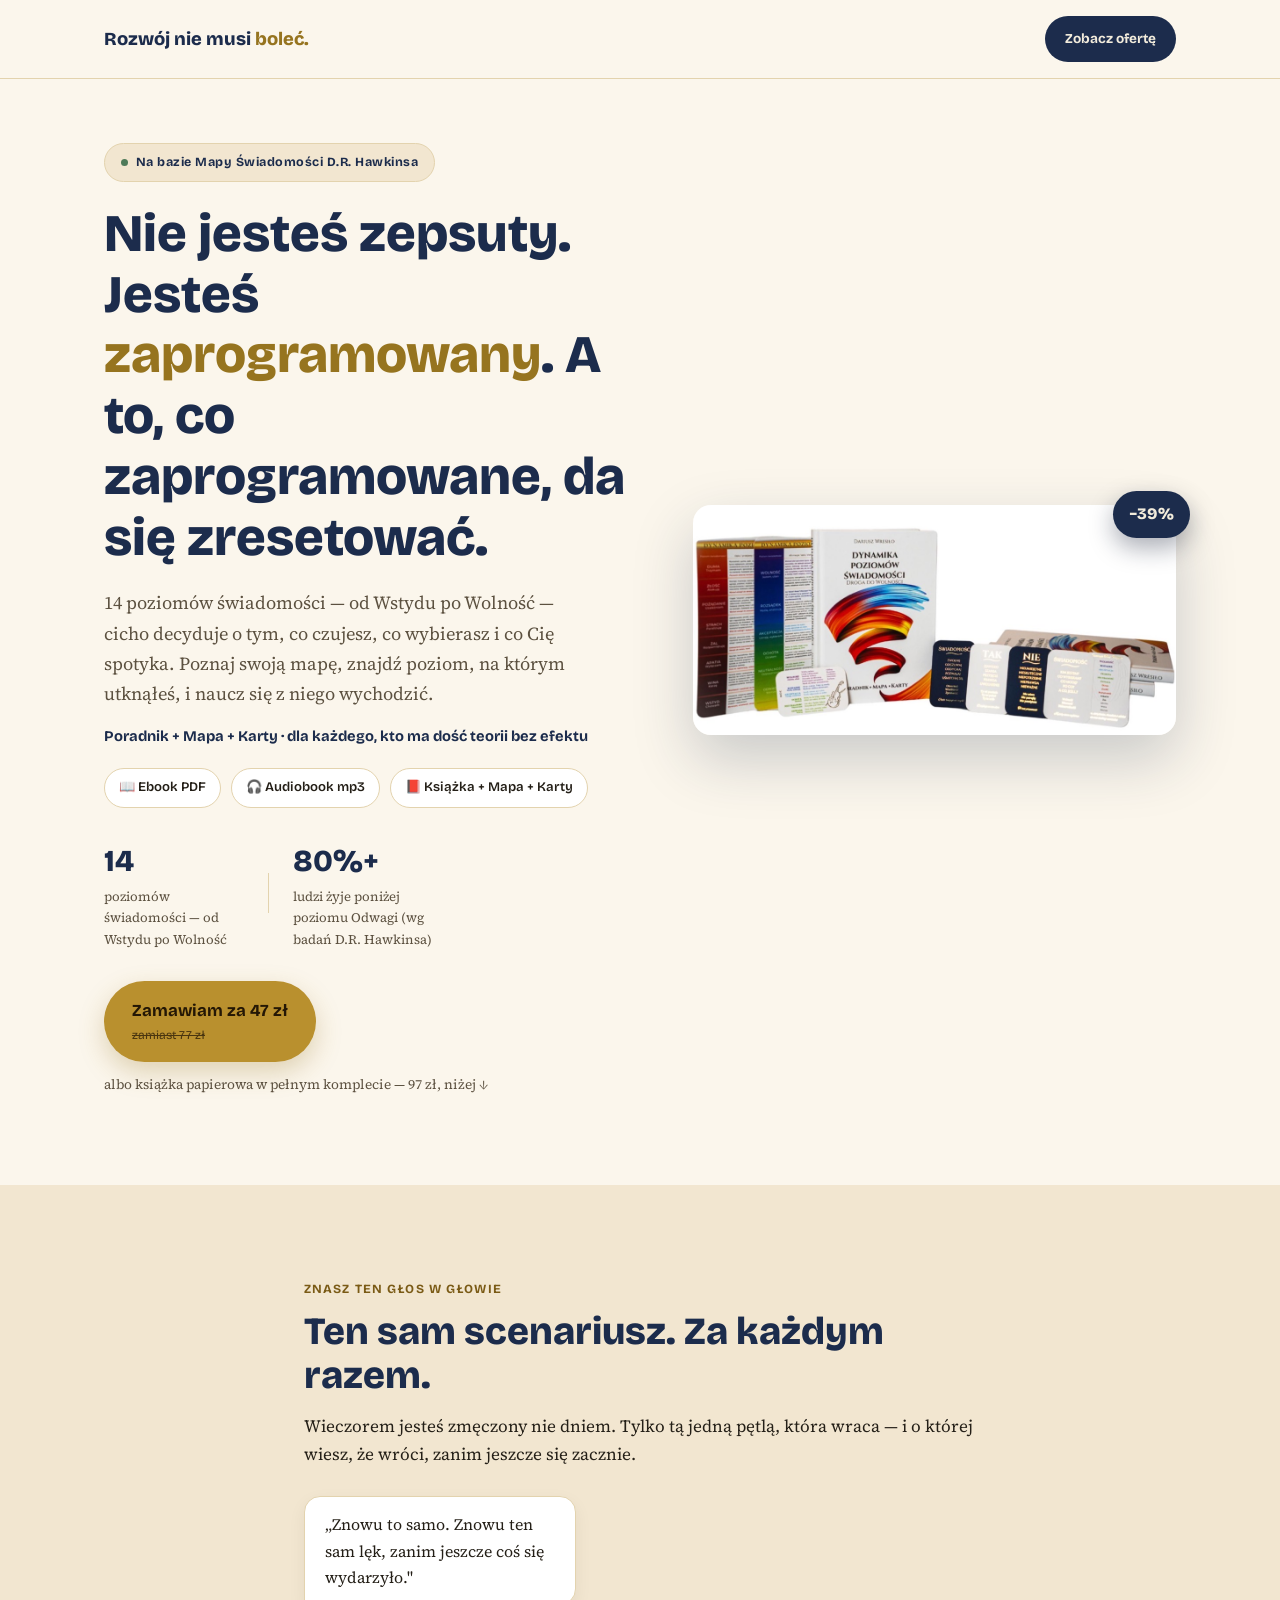
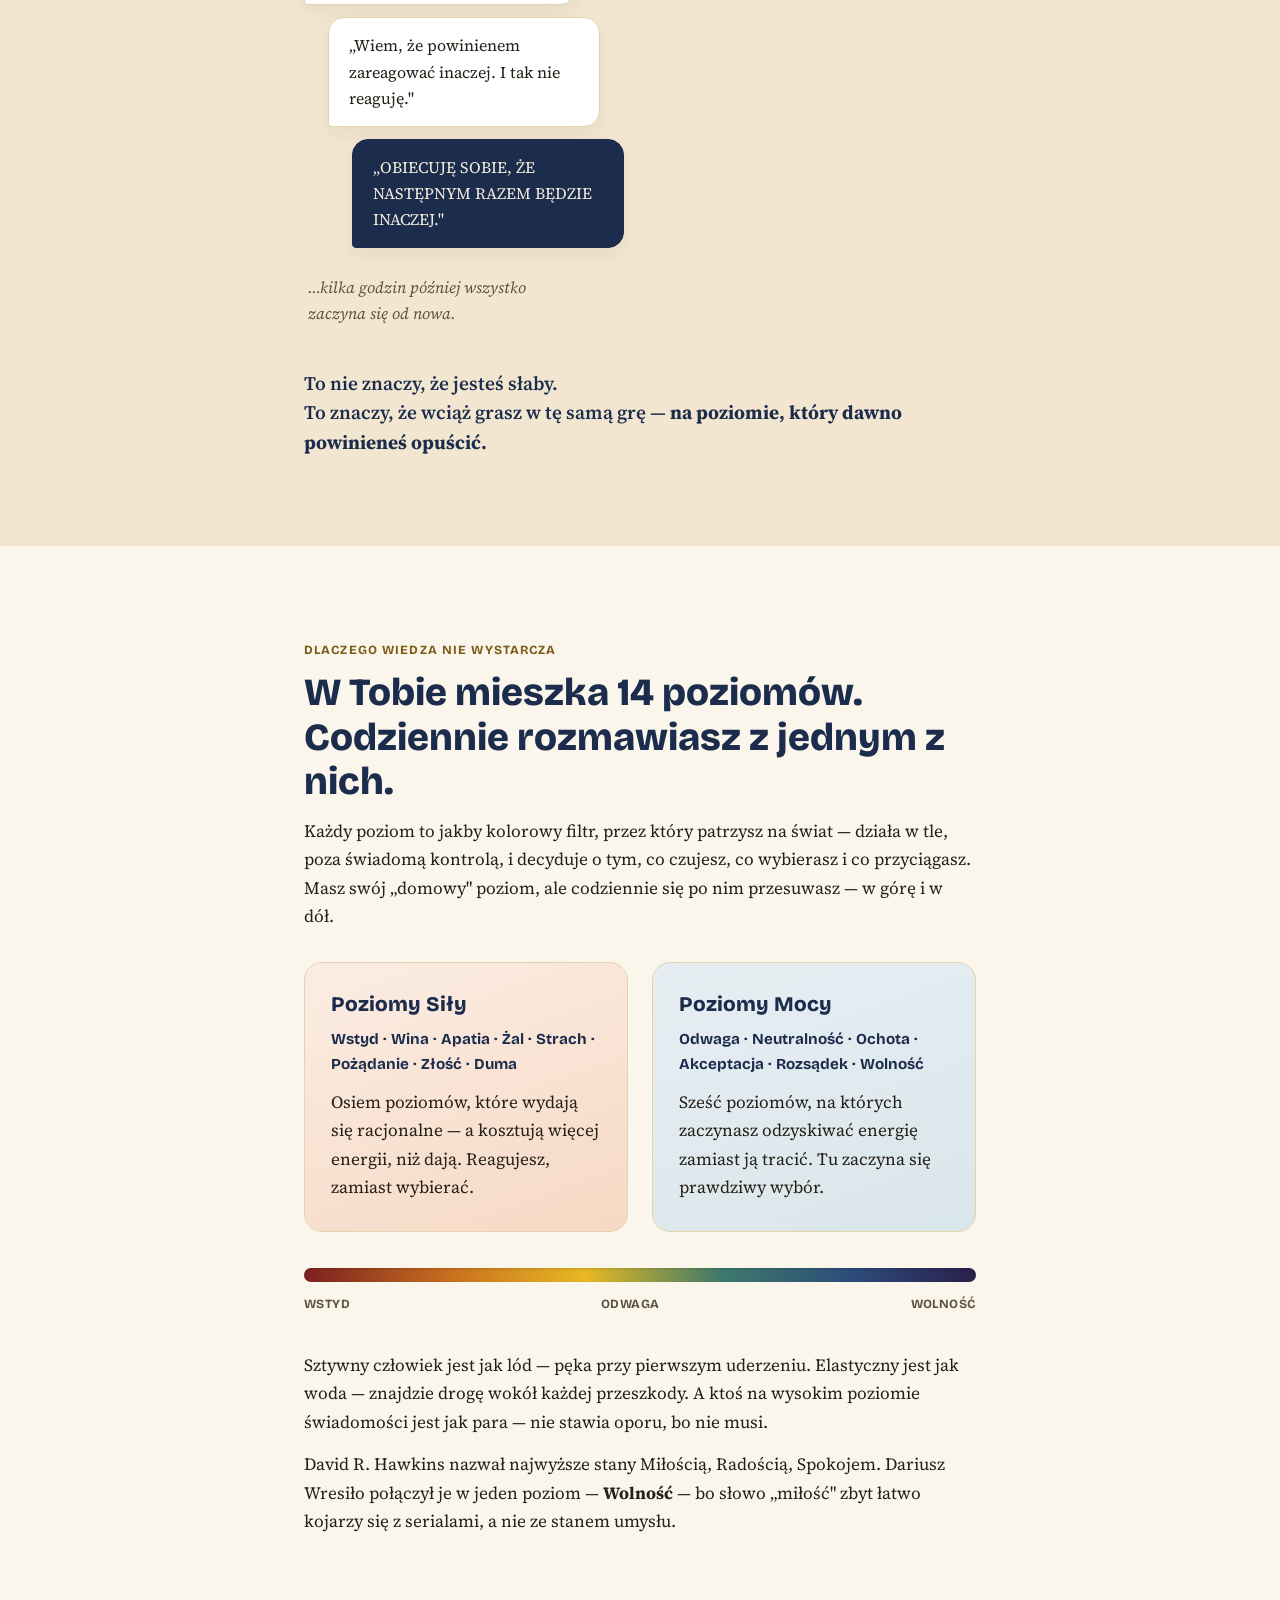
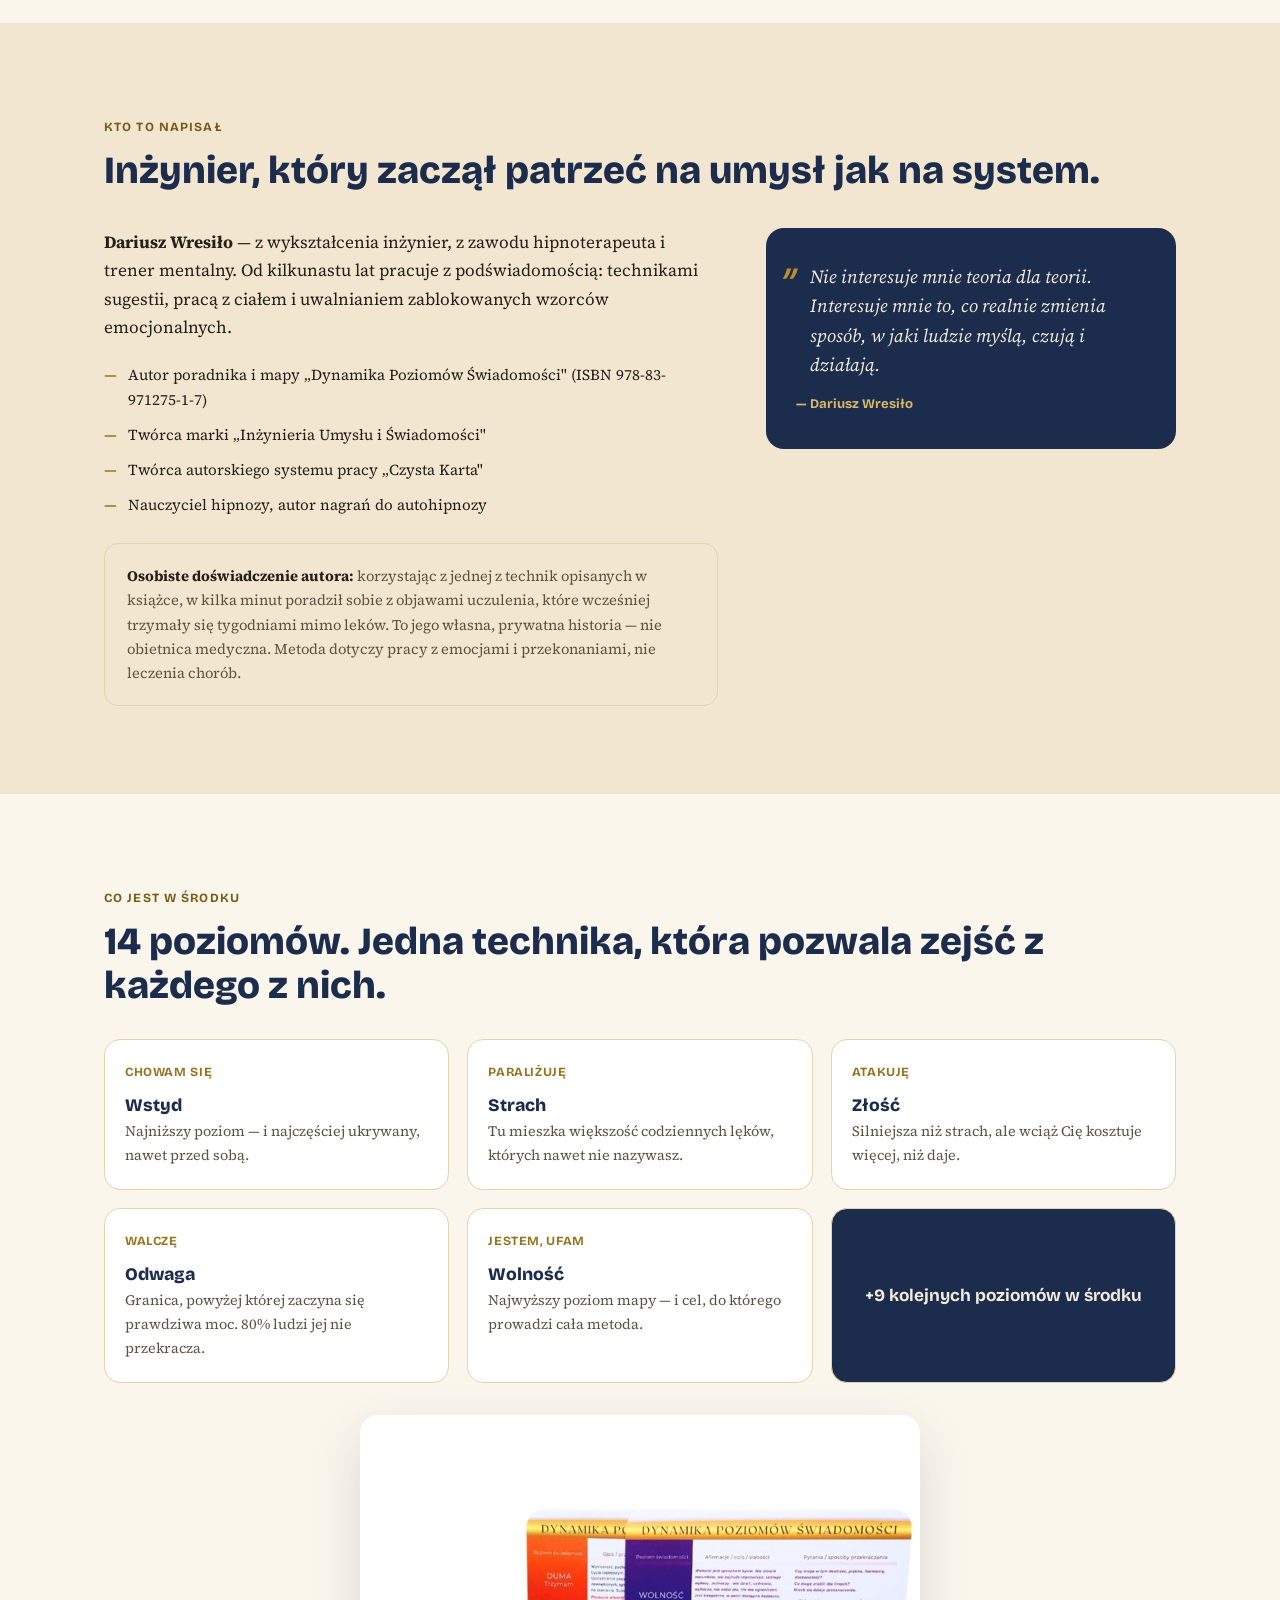
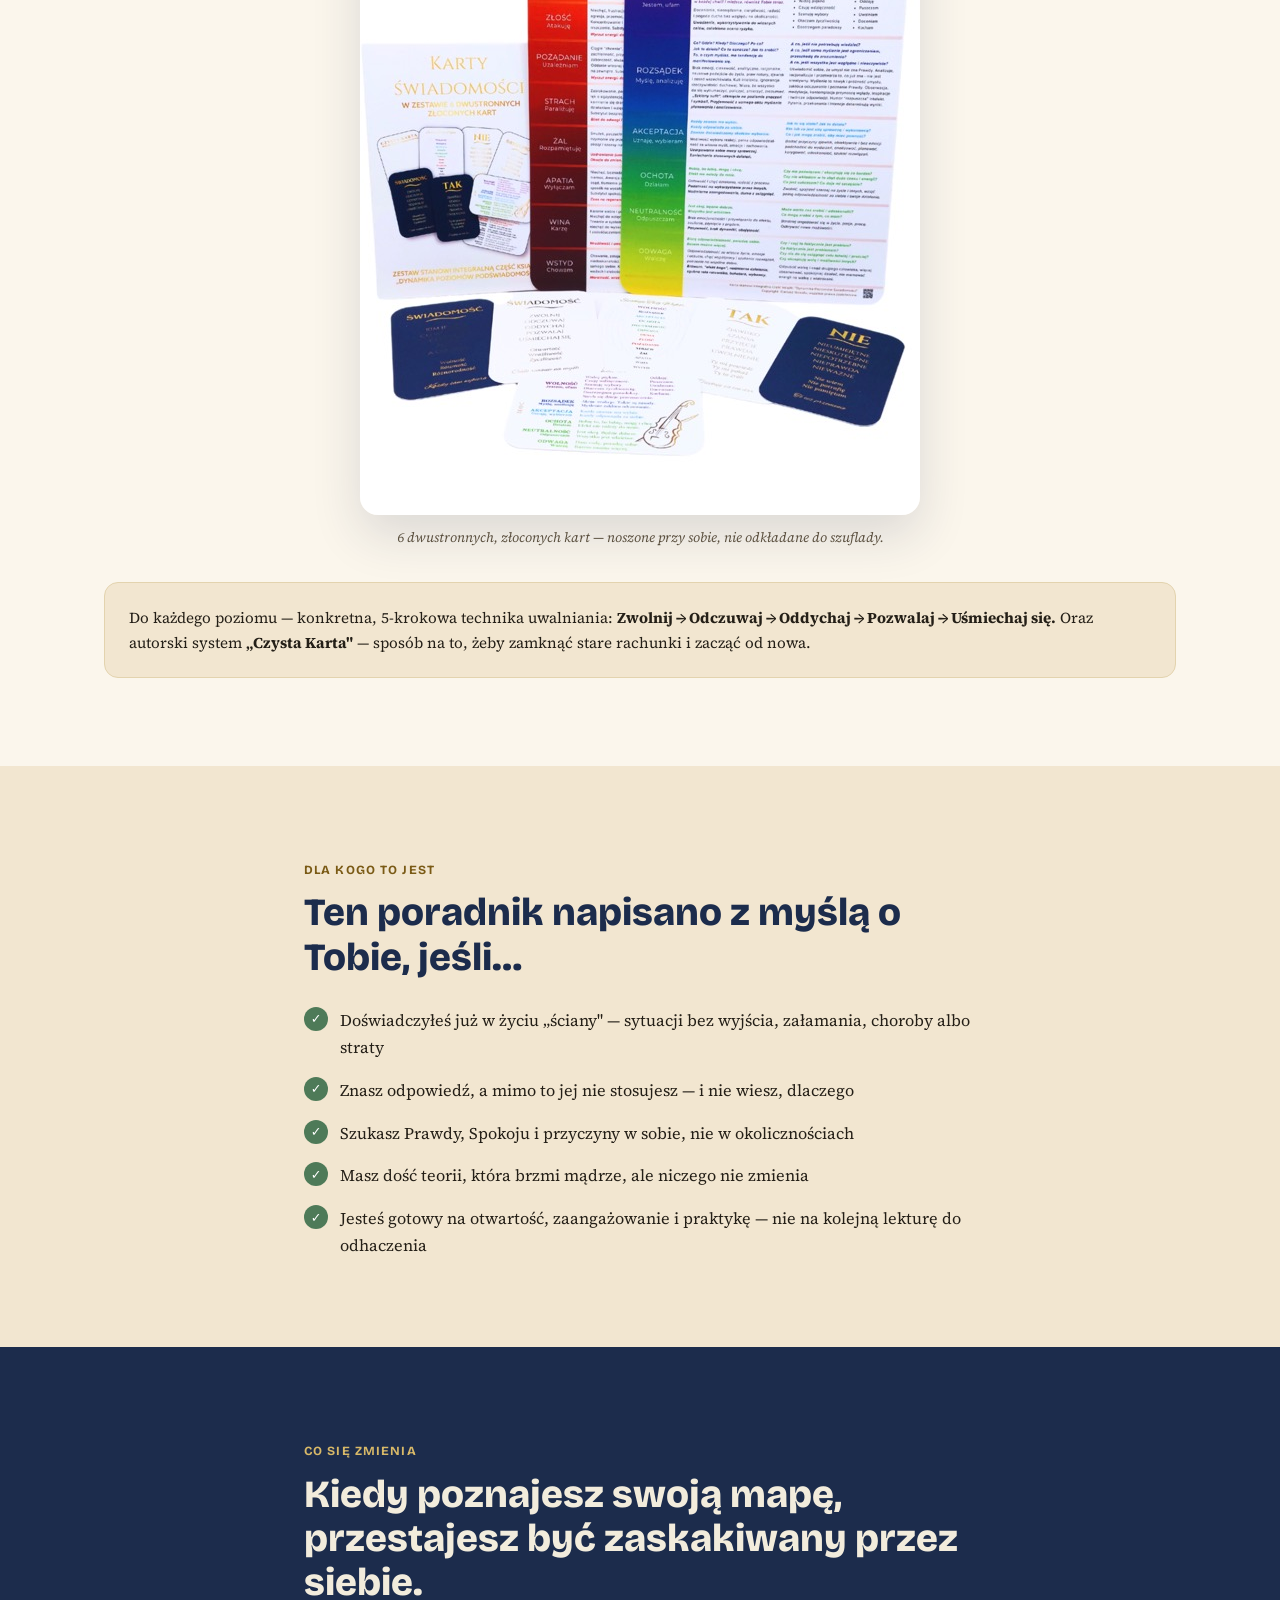
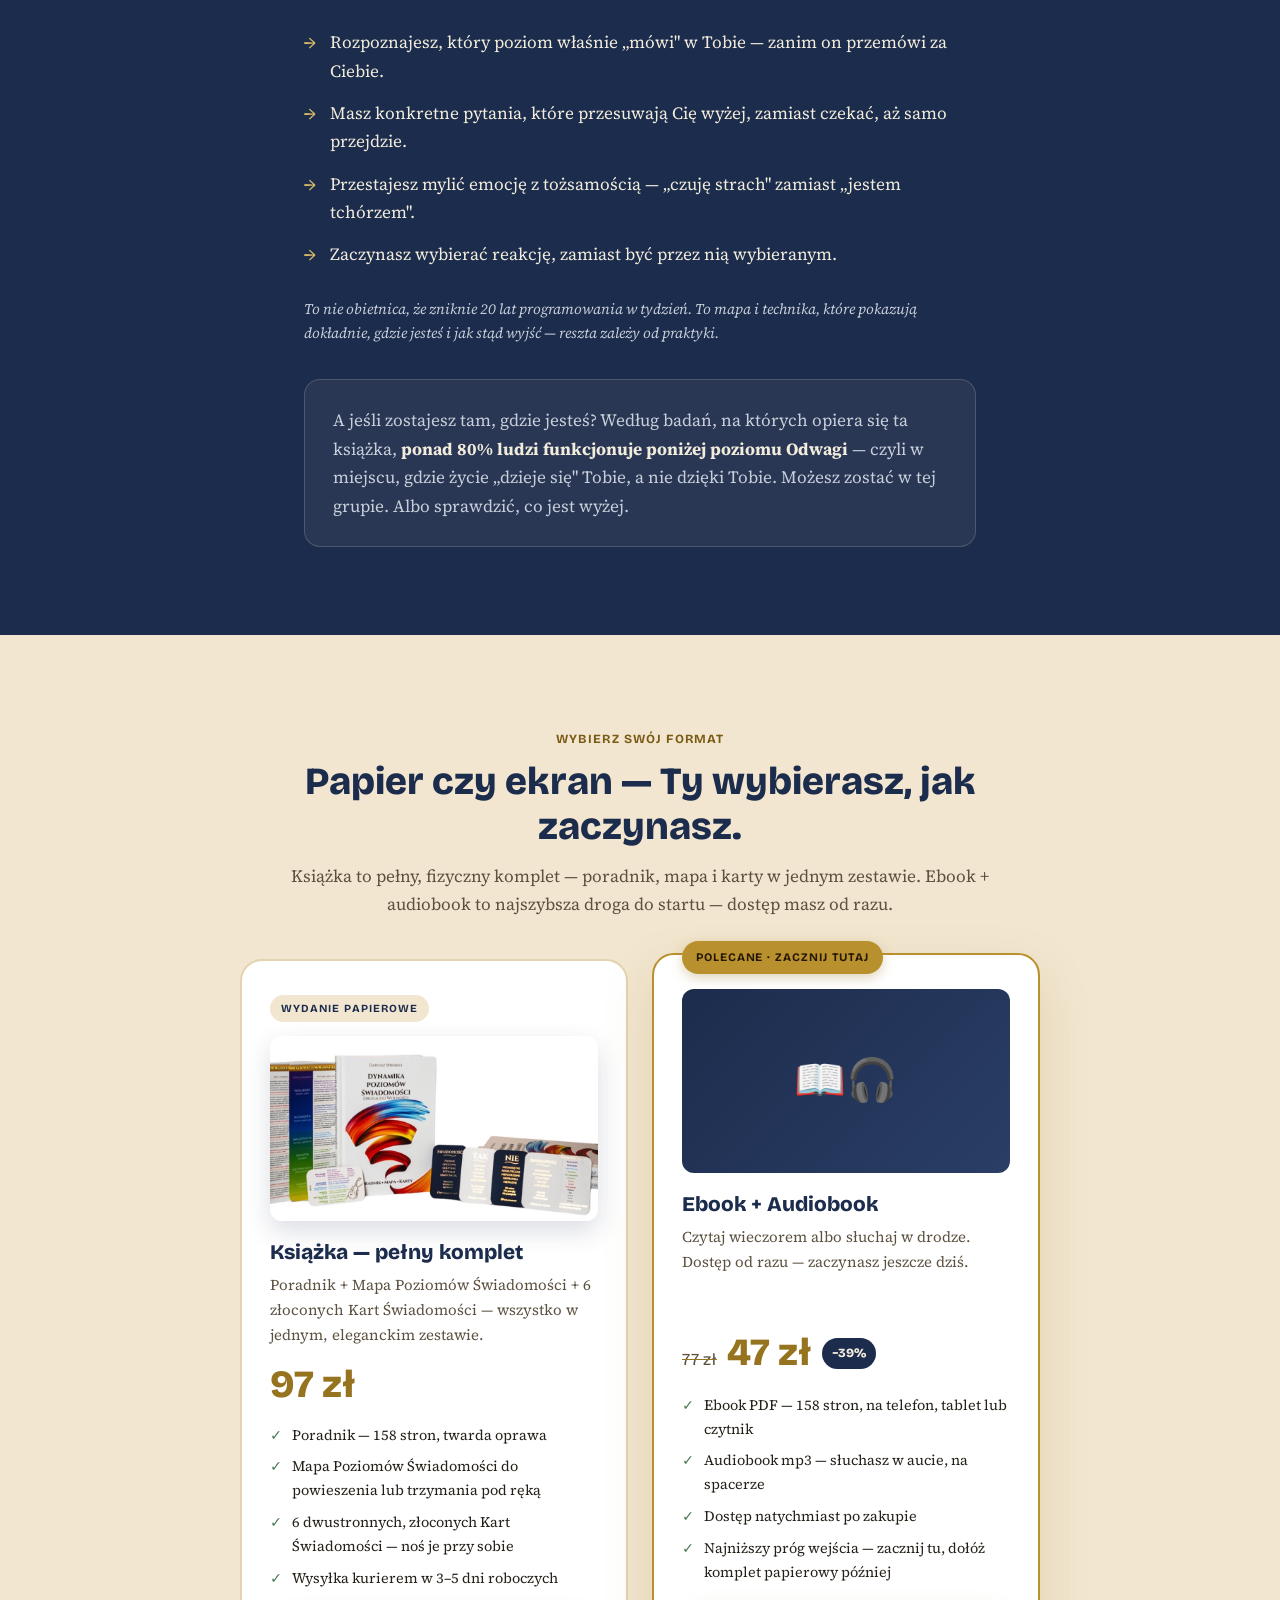
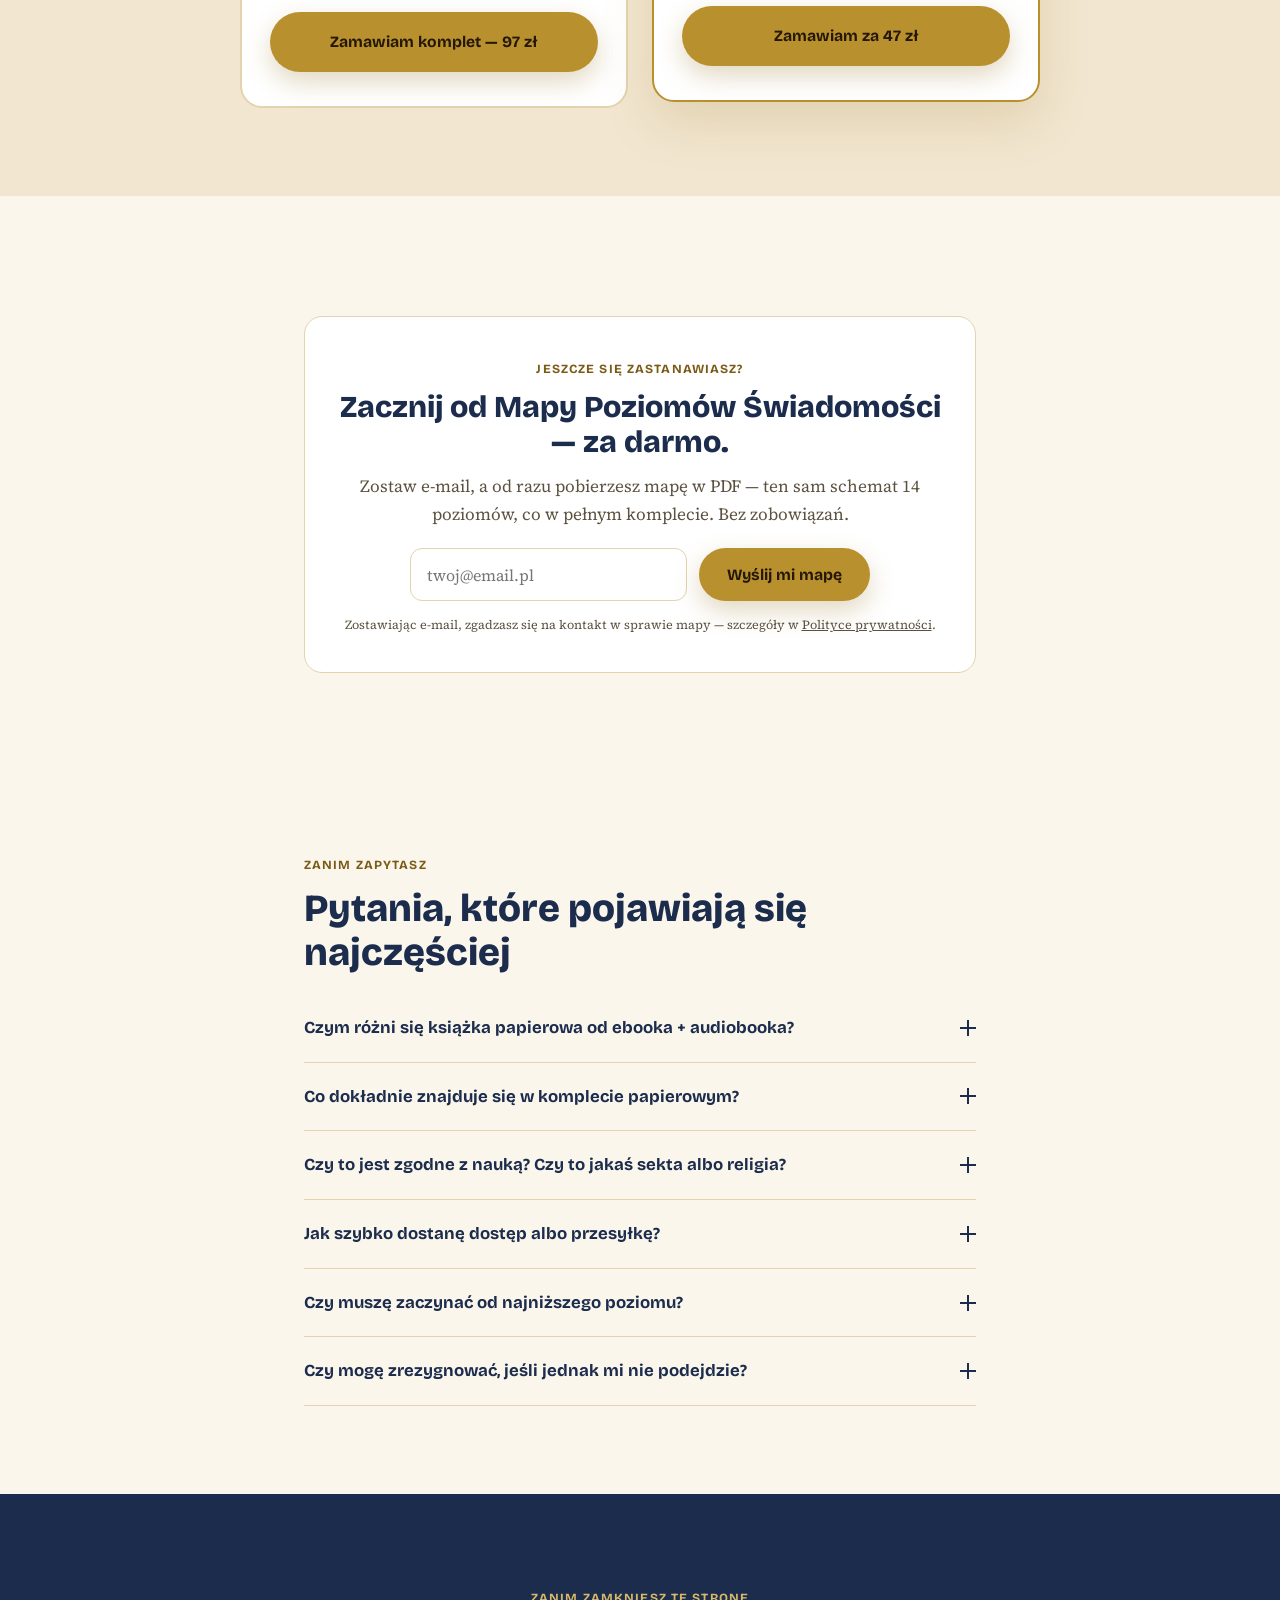
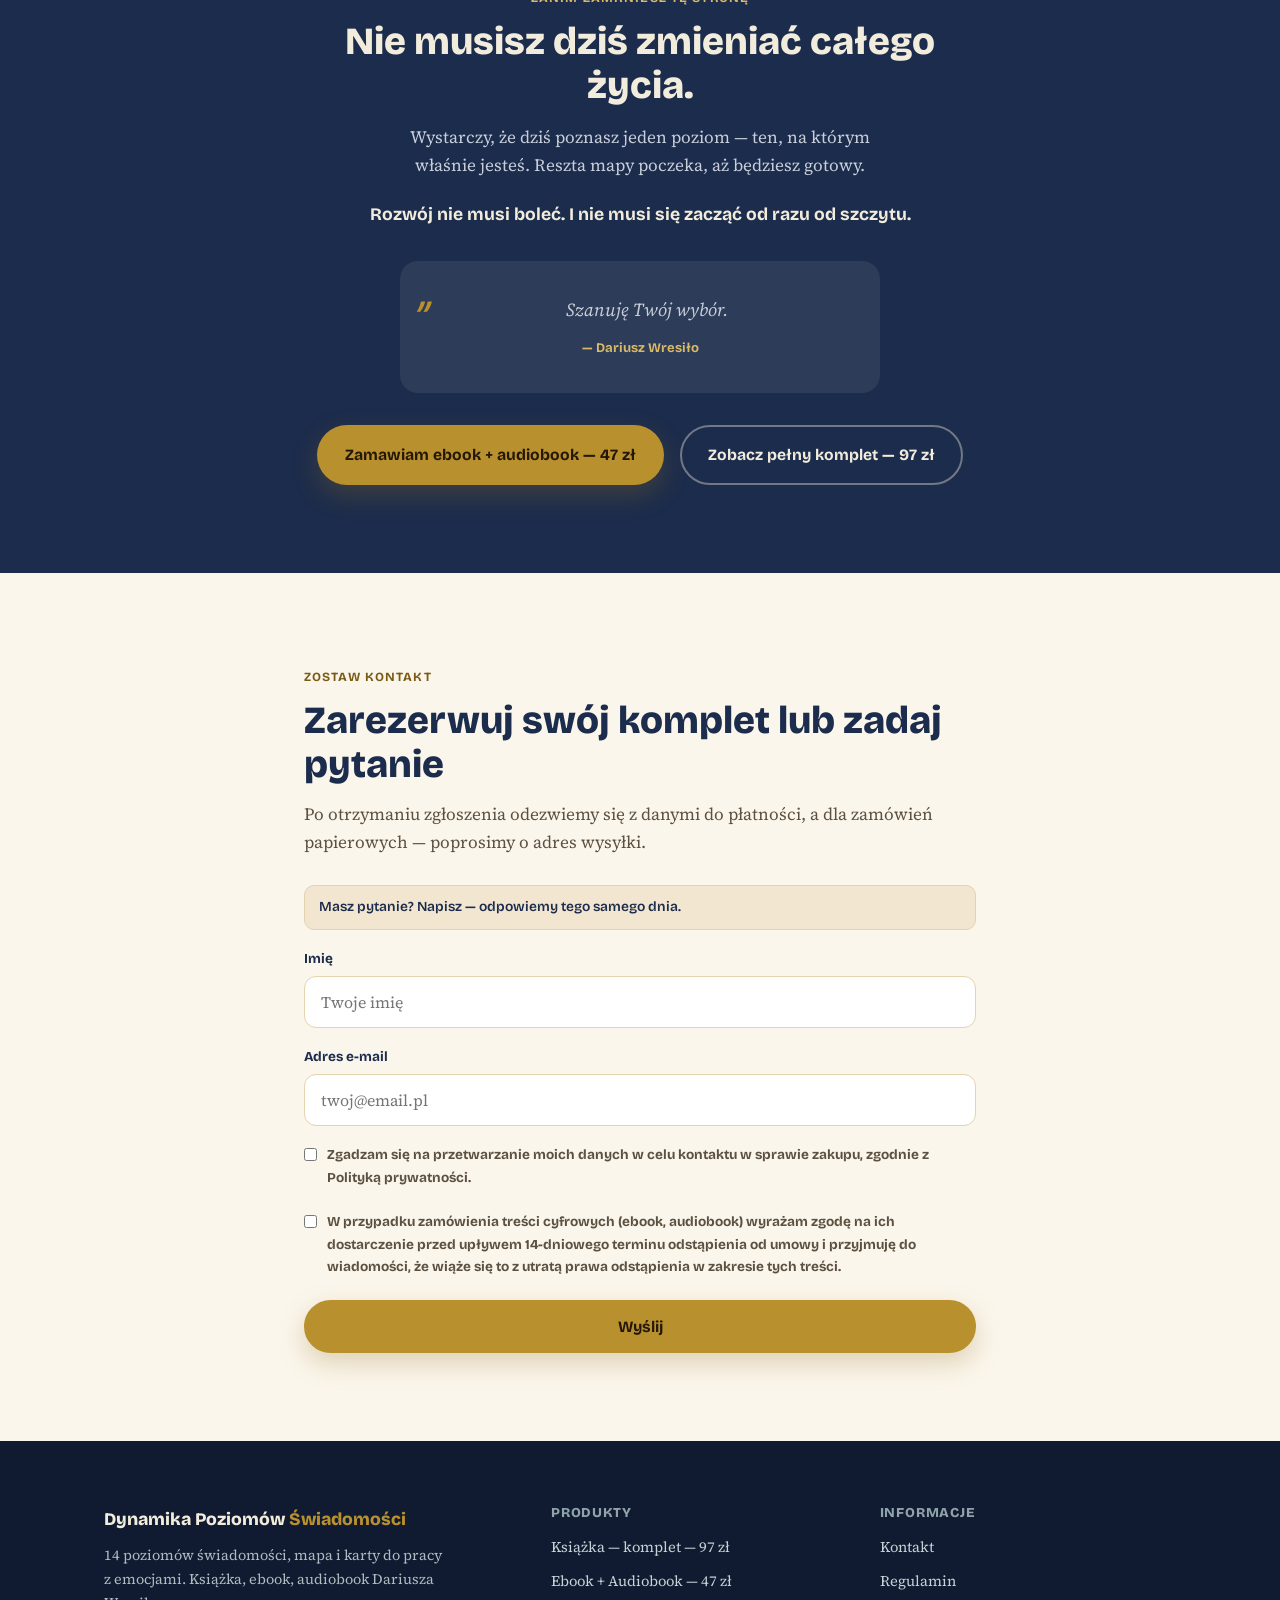
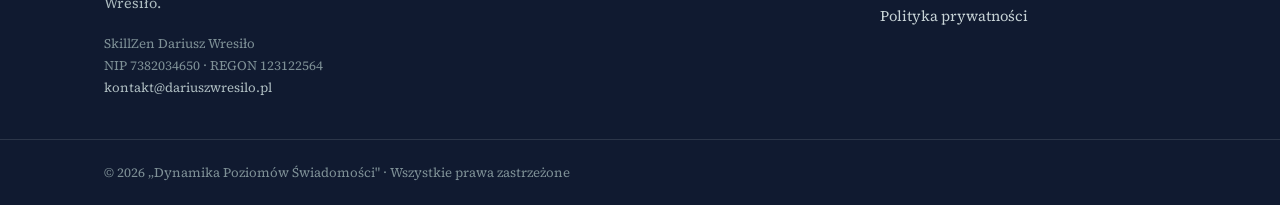
==== dynamika/index.html @ 2bb878bd "Dodaj Dynamikę Poziomów Świadomości jako 3. produkt w sklepie Nowa podstrona dynamika/ (kopia z fabl" ====
<!DOCTYPE html>
<html lang="pl">
<head>
<meta charset="UTF-8">
<meta name="viewport" content="width=device-width, initial-scale=1.0">
<title>Rozwój nie musi boleć. — Dynamika Poziomów Świadomości, poradnik Dariusza Wresiło</title>
<meta name="description" content="14 poziomów świadomości cicho decyduje o tym, co czujesz i co wybierasz. Poznaj mechanizm, znajdź swój poziom i naucz się z niego wychodzić. Książka, ebook i audiobook Dariusza Wresiło.">
<meta property="og:type" content="website">
<meta property="og:locale" content="pl_PL">
<meta property="og:title" content="Rozwój nie musi boleć. — Dynamika Poziomów Świadomości">
<meta property="og:description" content="14 poziomów świadomości cicho decyduje o tym, co czujesz i co wybierasz. Poznaj mechanizm, znajdź swój poziom i naucz się z niego wychodzić.">
<meta property="og:image" content="https://dariuszwresilo.pl/dynamika/og-obrazek.jpg">
<meta name="twitter:card" content="summary_large_image">
<link rel="preconnect" href="https://fonts.googleapis.com">
<link rel="preconnect" href="https://fonts.gstatic.com" crossorigin>
<link href="https://fonts.googleapis.com/css2?family=Bricolage+Grotesque:opsz,wght@12..96,400;12..96,600;12..96,800&family=Source+Serif+4:opsz,ital,wght@8..60,0,400;8..60,0,600;8..60,1,400&display=swap" rel="stylesheet">
<style>
:root{
  --paper:#FBF6EC;
  --cloud:#F2E6D0;
  --ink:#241F17;
  --ink-soft:#5C5140;
  --navy:#1C2C4C;
  --navy-deep:#101A30;
  --gold:#B9902E;
  --gold-deep:#96741F;
  --gold-text:#7A5A15;
  --leaf:#4E7A58;
  --line:#E3D3AE;
  --radius:18px;
  --display:'Bricolage Grotesque',system-ui,sans-serif;
  --serif:'Source Serif 4',Georgia,serif;
  --spectrum:linear-gradient(90deg,#7A2020 0%,#C9701F 22%,#E8B923 42%,#3E7A6B 62%,#2C4B7A 82%,#2B1F4A 100%);
}
*{margin:0;padding:0;box-sizing:border-box}
html{scroll-behavior:smooth}
body{
  font-family:var(--serif);
  background:var(--paper);
  color:var(--ink);
  font-size:1.075rem;
  line-height:1.65;
  -webkit-font-smoothing:antialiased;
}
img{max-width:100%;display:block}
.wrap{max-width:1120px;margin:0 auto;padding:0 24px}
.narrow{max-width:720px;margin:0 auto}
h1,h2,h3,h4{font-family:var(--display);color:var(--navy);line-height:1.15;font-weight:800}
h1{font-size:clamp(2.2rem,4.6vw,3.3rem)}
h2{font-size:clamp(1.7rem,3.4vw,2.4rem)}
h3{font-size:1.3rem}
em{font-style:normal;color:var(--gold-deep)}
a{color:inherit;text-decoration:none}
.eyebrow{
  display:inline-block;font-family:var(--display);font-weight:700;font-size:.78rem;
  letter-spacing:.09em;text-transform:uppercase;color:var(--gold-text);margin-bottom:10px;
}
.section{padding:88px 0}
.section.alt{background:var(--cloud)}
.section.dark{background:var(--navy);color:#F2ECDC}
.section.dark h2{color:#F2ECDC}
.section.dark .eyebrow{color:#D8B968}
.section.dark p{color:#C9CFDA}
.section.dark.final{text-align:center}

/* buttons */
.btn{
  display:inline-flex;align-items:center;justify-content:center;gap:8px;
  font-family:var(--display);font-weight:700;font-size:.98rem;
  padding:15px 26px;border-radius:999px;border:2px solid transparent;
  cursor:pointer;transition:transform .18s ease,box-shadow .18s ease,background .18s ease;
}
.btn-primary{background:var(--gold);color:#241705;box-shadow:0 10px 26px rgba(150,116,31,.28)}
.btn-primary:hover{transform:translateY(-2px);background:var(--gold-deep);box-shadow:0 14px 32px rgba(150,116,31,.36)}
.btn-ghost{background:transparent;border-color:rgba(242,236,220,.4);color:#F2ECDC}
.btn-ghost:hover{border-color:#F2ECDC;transform:translateY(-2px)}
.btn-small{padding:10px 18px;font-size:.85rem;background:var(--navy);color:#F2ECDC}
.btn-small:hover{background:var(--navy-deep)}
.btn-full{width:100%}
.btn-price{flex-direction:column;align-items:flex-start;gap:2px;padding:14px 26px}
.btn-price-main{font-size:1.05rem}
.btn-price-old{font-size:.75rem;font-weight:400;opacity:.75;text-decoration:line-through}
.btn-note{display:block;margin-top:12px;font-size:.85rem;color:var(--ink-soft)}
a:focus-visible,summary:focus-visible,.btn:focus-visible{outline:3px solid var(--gold-deep);outline-offset:3px;border-radius:6px}

/* topbar */
.topbar{
  position:sticky;top:0;z-index:50;background:rgba(251,246,236,.92);backdrop-filter:blur(8px);
  border-bottom:1px solid var(--line);
}
.topbar .wrap{display:flex;align-items:center;justify-content:space-between;padding-top:16px;padding-bottom:16px}
.brand{font-family:var(--display);font-weight:800;font-size:1.15rem;color:var(--navy)}
.brand span{color:var(--gold-deep)}

/* hero */
.hero{padding:64px 0 88px}
.hero .wrap{display:grid;grid-template-columns:1.05fr .95fr;gap:56px;align-items:center}
.hero-pill{
  display:inline-flex;align-items:center;gap:8px;font-family:var(--display);font-weight:700;font-size:.78rem;
  letter-spacing:.04em;color:var(--navy);background:var(--cloud);border:1px solid var(--line);
  padding:8px 16px;border-radius:999px;margin-bottom:22px;
}
.hero-pill .dot{width:7px;height:7px;border-radius:50%;background:var(--leaf)}
.hero h1{margin-bottom:20px}
.hero .lede{font-size:1.15rem;color:var(--ink-soft);margin-bottom:14px;max-width:52ch}
.hero .unit{font-family:var(--display);font-weight:700;font-size:.92rem;color:var(--navy);margin-bottom:20px}
.hero-formats{display:flex;flex-wrap:wrap;gap:10px;margin-bottom:28px}
.chip{
  font-family:var(--display);font-weight:600;font-size:.82rem;background:#fff;border:1px solid var(--line);
  padding:8px 14px;border-radius:999px;color:var(--ink)
}
.hero-stats{display:flex;align-items:center;gap:24px;margin-bottom:30px}
.hero-stat{display:flex;flex-direction:column}
.hero-stat-num{font-family:var(--display);font-weight:800;font-size:1.9rem;color:var(--navy)}
.hero-stat-label{font-size:.82rem;color:var(--ink-soft);max-width:20ch}
.hero-stat-divider{width:1px;height:40px;background:var(--line)}
.hero-cover{position:relative}
.hero-cover img{border-radius:var(--radius);box-shadow:0 24px 60px rgba(28,44,76,.22)}
.hero-badge{
  position:absolute;top:-14px;right:-14px;background:var(--navy);color:#F2ECDC;
  font-family:var(--display);font-weight:800;font-size:1rem;padding:10px 16px;border-radius:999px;
  box-shadow:0 10px 24px rgba(16,26,48,.35);
}

/* reveal */
.reveal{opacity:0;transform:translateY(24px);transition:opacity .6s ease,transform .6s ease}
.reveal.in{opacity:1;transform:none}

/* hook bubbles */
.bubbles{display:flex;flex-direction:column;gap:12px;margin:28px 0}
.bubble{
  align-self:flex-start;background:#fff;border:1px solid var(--line);border-radius:16px 16px 16px 4px;
  padding:14px 20px;font-size:1rem;max-width:34ch;box-shadow:0 6px 18px rgba(36,31,23,.06);
}
.bubble.b2{align-self:flex-start;margin-left:24px}
.bubble.b3{align-self:flex-start;margin-left:48px;background:var(--navy);color:#F2ECDC;border-color:var(--navy)}
.bubble.reply{
  align-self:flex-start;margin-left:0;background:transparent;border:none;box-shadow:none;
  font-style:italic;color:var(--ink-soft);padding-left:4px;
}
.hook-punch{font-size:1.2rem;font-weight:600;color:var(--navy);margin-top:22px;line-height:1.55}

/* two-cols siła/moc */
.two-cols{display:grid;grid-template-columns:1fr 1fr;gap:24px;margin:32px 0}
.force-card{border-radius:var(--radius);padding:30px 26px;border:1px solid var(--line)}
.force-card.sila{background:linear-gradient(160deg,#FBEDE3,#F6D9C4)}
.force-card.moc{background:linear-gradient(160deg,#E7EEF3,#D9E6EA)}
.force-card h3{margin-bottom:10px}
.force-card .levels{font-family:var(--display);font-weight:700;font-size:.95rem;color:var(--navy);margin-bottom:12px;line-height:1.6}
.spectrum-bar{height:14px;border-radius:999px;background:var(--spectrum);margin:36px 0 12px;box-shadow:inset 0 1px 3px rgba(0,0,0,.15)}
.spectrum-labels{display:flex;justify-content:space-between;font-family:var(--display);font-weight:700;font-size:.78rem;color:var(--ink-soft);text-transform:uppercase;letter-spacing:.04em}

/* author */
.author-grid{display:grid;grid-template-columns:1.2fr .8fr;gap:48px;align-items:start}
.author-cred{list-style:none;display:grid;gap:10px;margin:20px 0 26px;font-size:.95rem}
.author-cred li{padding-left:24px;position:relative}
.author-cred li::before{content:"—";position:absolute;left:0;color:var(--gold-deep);font-weight:700}
.pull-quote{
  background:var(--navy);color:#F2ECDC;border-radius:var(--radius);padding:34px 30px;
  font-family:var(--serif);font-style:italic;font-size:1.15rem;line-height:1.6;position:relative;
}
.pull-quote::before{content:"„";font-family:var(--display);font-size:3rem;color:var(--gold);position:absolute;top:6px;left:18px;line-height:1}
.pull-quote p{padding-left:14px}
.pull-quote cite{display:block;margin-top:14px;font-style:normal;font-family:var(--display);font-weight:700;font-size:.82rem;color:#D8B968}
.proof-box{
  margin-top:22px;background:var(--cloud);border:1px solid var(--line);border-radius:14px;padding:20px 22px;
  font-size:.92rem;color:var(--ink-soft);
}
.proof-box strong{color:var(--ink)}

/* level teaser grid */
.level-grid{display:grid;grid-template-columns:repeat(3,1fr);gap:18px;margin-top:32px}
.level-card{background:#fff;border:1px solid var(--line);border-radius:16px;padding:22px 20px;transition:transform .2s ease,box-shadow .2s ease}
.level-card:hover{transform:translateY(-4px);box-shadow:0 14px 34px rgba(36,31,23,.1)}
.level-card .lvl-name{font-family:var(--display);font-weight:800;font-size:1.1rem;color:var(--navy)}
.level-card .lvl-verb{font-family:var(--display);font-weight:700;font-size:.78rem;text-transform:uppercase;letter-spacing:.05em;color:var(--gold-deep);margin-bottom:8px;display:block}
.level-card p{font-size:.9rem;color:var(--ink-soft)}
.level-card.more{
  background:var(--navy);color:#F2ECDC;display:flex;align-items:center;justify-content:center;
  text-align:center;font-family:var(--display);font-weight:700;
}
.tools-note{margin-top:28px;padding:22px 24px;background:var(--cloud);border-radius:14px;border:1px solid var(--line);font-size:.95rem}
.cards-photo{margin:32px 0;text-align:center}
.cards-photo img{border-radius:var(--radius);box-shadow:0 20px 50px rgba(28,44,76,.14);margin:0 auto;max-width:640px}
.cards-photo figcaption{margin-top:12px;font-size:.85rem;color:var(--ink-soft);font-style:italic}

/* checklist */
.checklist{list-style:none;display:grid;gap:16px;margin-top:28px}
.checklist li{
  padding-left:36px;position:relative;font-size:1.02rem;
}
.checklist li::before{
  content:"✓";position:absolute;left:0;top:0;width:24px;height:24px;border-radius:50%;
  background:var(--leaf);color:#fff;font-size:.8rem;display:flex;align-items:center;justify-content:center;
  font-family:var(--display);font-weight:800;
}

/* outcomes */
.outcomes{list-style:none;display:grid;gap:14px;margin:28px 0}
.outcomes li{padding-left:26px;position:relative}
.outcomes li::before{content:"→";position:absolute;left:0;color:#D8B968;font-weight:700}
.caveat{color:#9AA5B4;font-size:.92rem;font-style:italic;margin-top:8px}
.cost-box{
  margin-top:34px;background:rgba(242,236,220,.06);border:1px solid rgba(242,236,220,.18);
  border-radius:16px;padding:26px 28px;
}
.cost-box strong{color:#F2ECDC}

/* pricing */
.price-lead{max-width:720px;margin:0 auto 40px;text-align:center}
.price-grid{display:grid;grid-template-columns:repeat(2,1fr);gap:24px;align-items:stretch;max-width:800px;margin-inline:auto}
.pcard{background:#fff;border:2px solid var(--line);border-radius:22px;padding:34px 28px;display:flex;flex-direction:column;position:relative}
.pcard.featured{border-color:var(--gold);box-shadow:0 20px 50px rgba(150,116,31,.18);transform:translateY(-6px)}
.pcard .ribbon{
  position:absolute;top:-14px;left:28px;background:var(--gold);color:#241705;
  font-family:var(--display);font-weight:700;font-size:.72rem;letter-spacing:.08em;text-transform:uppercase;
  padding:7px 14px;border-radius:999px;box-shadow:0 4px 12px rgba(150,116,31,.3);
}
.pcard .tag{
  display:inline-block;font-family:var(--display);font-weight:700;font-size:.68rem;letter-spacing:.09em;
  text-transform:uppercase;color:var(--navy);background:var(--cloud);padding:5px 11px;border-radius:999px;
  margin-bottom:14px;align-self:flex-start;
}
.pcard .cover-img{width:100%;aspect-ratio:16/9;object-fit:cover;object-position:top center;border-radius:12px;margin-bottom:20px;box-shadow:0 10px 26px rgba(28,44,76,.16)}
.pcard .cover-icons{
  width:100%;aspect-ratio:16/9;border-radius:12px;margin-bottom:20px;display:flex;align-items:center;justify-content:center;gap:22px;
  background:linear-gradient(135deg,var(--navy),#2A3E66);font-size:2.6rem;
}
.pcard h3{color:var(--navy);margin-bottom:8px}
.pcard .desc{font-size:.94rem;color:var(--ink-soft);margin-bottom:18px;min-height:44px}
.pcard .pricebox{margin:auto 0 20px;display:flex;align-items:baseline;gap:10px}
.pcard .old-price{font-family:var(--display);font-size:1.05rem;color:var(--ink-soft);text-decoration:line-through;text-decoration-color:var(--gold-deep)}
.pcard .now-price{font-family:var(--display);font-weight:800;font-size:2.4rem;color:var(--gold-deep);line-height:1}
.pcard .discount-badge{
  font-family:var(--display);font-weight:800;font-size:.78rem;background:var(--navy);color:#F2ECDC;
  padding:5px 10px;border-radius:999px;align-self:center;
}
.pcard ul{list-style:none;display:grid;gap:8px;margin-bottom:22px;font-size:.9rem}
.pcard ul li{padding-left:22px;position:relative;color:var(--ink)}
.pcard ul li::before{content:"✓";position:absolute;left:0;color:var(--leaf);font-family:var(--display);font-weight:800}

/* faq */
details{border-bottom:1px solid var(--line);padding:20px 0}
summary{
  list-style:none;cursor:pointer;font-family:var(--display);font-weight:700;font-size:1.05rem;color:var(--navy);
  display:flex;justify-content:space-between;align-items:center;gap:16px;position:relative;padding-right:34px;
}
summary::-webkit-details-marker{display:none}
summary::after{
  content:"";position:absolute;right:0;top:50%;width:16px;height:16px;transform:translateY(-50%);
  background:linear-gradient(var(--navy),var(--navy)) center/100% 2px no-repeat,
             linear-gradient(var(--navy),var(--navy)) center/2px 100% no-repeat;
  transition:transform .2s ease;
}
details[open] summary::after{transform:translateY(-50%) rotate(45deg)}
details p{margin-top:14px;color:var(--ink-soft);max-width:70ch}

/* form */
.form-row{display:grid;grid-template-columns:1fr 1fr;gap:18px;margin-bottom:18px}
.field{display:flex;flex-direction:column;gap:6px}
.field.full{grid-column:1/-1}
label{font-family:var(--display);font-weight:700;font-size:.85rem;color:var(--navy)}
input[type=text],input[type=email]{
  padding:14px 16px;border:1px solid var(--line);border-radius:12px;font-family:var(--serif);font-size:1rem;
  background:#fff;color:var(--ink);
}
input:focus{outline:2px solid var(--gold-deep);outline-offset:1px}
.consent{display:flex;gap:10px;align-items:flex-start;font-size:.85rem;color:var(--ink-soft);margin-bottom:22px}
.consent input{margin-top:4px}
.product-note{
  font-size:.86rem;color:var(--navy);background:var(--cloud);border:1px solid var(--line);
  padding:10px 14px;border-radius:10px;margin-bottom:18px;font-family:var(--display);font-weight:600;
}
.form-msg{display:none;margin-top:16px;padding:14px 18px;background:#E8F1EA;color:var(--leaf);border-radius:12px;font-weight:600;font-size:.92rem}
.form-msg.show{display:block}
.form-msg a{color:var(--leaf);font-weight:800;text-decoration:underline}

/* lead magnet */
.lead-magnet{background:#fff;border:1px solid var(--line);border-radius:var(--radius);padding:36px 32px;margin-top:32px}
.lead-form{display:flex;gap:12px;margin-top:20px;max-width:460px;margin-inline:auto}
.lead-form input[type=email]{flex:1;padding:14px 16px;border:1px solid var(--line);border-radius:12px;font-family:var(--serif);font-size:1rem}
.lead-form input[type=email]:focus{outline:2px solid var(--gold-deep);outline-offset:1px}
@media (max-width:560px){.lead-form{flex-direction:column}}

/* footer */
footer{background:var(--navy-deep);color:#C7D3D6}
.footer-top{padding:64px 0 40px}
.footer-grid{display:grid;grid-template-columns:1.4fr 1fr 1fr;gap:32px}
.footer-brand{font-family:var(--display);font-weight:800;font-size:1.1rem;color:#F2ECDC;margin-bottom:10px}
.footer-brand span{color:var(--gold)}
.footer-col h4{font-family:var(--display);font-size:.85rem;text-transform:uppercase;letter-spacing:.06em;color:#8FA3A8;margin-bottom:14px}
.footer-col a{display:block;font-size:.92rem;color:#C7D3D6;margin-bottom:10px}
.footer-col a:hover{color:#F2ECDC}
.legal-panel{display:none;border-top:1px solid rgba(199,211,214,.15);padding:40px 0;font-size:.88rem;line-height:1.75;color:#AEBDC1}
.legal-panel.show{display:block}
.legal-panel h4{color:#F2ECDC;margin-bottom:18px}
.footer-legal{border-top:1px solid rgba(199,211,214,.15);padding:22px 0;font-size:.82rem;color:#7E9096}

@media (max-width:480px){
  .hero-stats{flex-direction:column;align-items:flex-start;gap:14px}
  .hero-stat-divider{display:none}
}
@media (prefers-reduced-motion:reduce){
  html{scroll-behavior:auto}
  .reveal{opacity:1;transform:none;transition:none}
  .btn,.level-card{transition:none}
}
@media (max-width:900px){
  .hero .wrap{grid-template-columns:1fr;gap:40px}
  .hero-cover{max-width:340px;margin:0 auto}
  .two-cols{grid-template-columns:1fr}
  .author-grid{grid-template-columns:1fr}
  .level-grid{grid-template-columns:1fr 1fr}
  .price-grid{grid-template-columns:1fr}
  .pcard.featured{transform:none}
  .form-row{grid-template-columns:1fr}
  .footer-grid{grid-template-columns:1fr;gap:26px}
  .section{padding:64px 0}
}
@media (max-width:560px){
  .level-grid{grid-template-columns:1fr}
}
</style>
</head>
<body>

<!-- TOP BAR -->
<div class="topbar">
  <div class="wrap">
    <div class="brand">Rozwój nie musi <span>boleć.</span></div>
    <a class="btn btn-small" href="#pakiety">Zobacz ofertę</a>
  </div>
</div>

<!-- HERO -->
<header class="hero">
  <div class="wrap">
    <div>
      <span class="hero-pill"><span class="dot"></span> Na bazie Mapy Świadomości D.R. Hawkinsa</span>
      <h1>Nie jesteś zepsuty. Jesteś <em>zaprogramowany</em>. A to, co zaprogramowane, da się zresetować.</h1>
      <p class="lede">14 poziomów świadomości — od Wstydu po Wolność — cicho decyduje o tym, co czujesz, co wybierasz i co Cię spotyka. Poznaj swoją mapę, znajdź poziom, na którym utknąłeś, i naucz się z niego wychodzić.</p>
      <p class="unit">Poradnik + Mapa + Karty · dla każdego, kto ma dość teorii bez efektu</p>
      <div class="hero-formats">
        <span class="chip">📖 Ebook PDF</span>
        <span class="chip">🎧 Audiobook mp3</span>
        <span class="chip">📕 Książka + Mapa + Karty</span>
      </div>
      <div class="hero-stats">
        <div class="hero-stat">
          <span class="hero-stat-num">14</span>
          <span class="hero-stat-label">poziomów świadomości — od Wstydu po Wolność</span>
        </div>
        <div class="hero-stat-divider"></div>
        <div class="hero-stat">
          <span class="hero-stat-num">80%+</span>
          <span class="hero-stat-label">ludzi żyje poniżej poziomu Odwagi (wg badań D.R. Hawkinsa)</span>
        </div>
      </div>
      <a class="btn btn-primary btn-price" href="#kontakt" data-product="Ebook + Audiobook (47 zł)">
        <span class="btn-price-main">Zamawiam za 47 zł</span>
        <span class="btn-price-old">zamiast 77 zł</span>
      </a>
      <span class="btn-note">albo książka papierowa w pełnym komplecie — 97 zł, niżej ↓</span>
    </div>
    <div class="hero-cover reveal">
      <span class="hero-badge">−39%</span>
      <img src="[data-uri]" alt="Dynamika Poziomów Świadomości — poradnik, mapa i karty świadomości Dariusza Wresiło">
    </div>
  </div>
</header>

<!-- HOOK -->
<section class="section alt">
  <div class="wrap narrow">
    <span class="eyebrow reveal">Znasz ten głos w głowie</span>
    <h2 class="reveal">Ten sam scenariusz. Za każdym razem.</h2>
    <p class="reveal" style="margin-top:14px">Wieczorem jesteś zmęczony nie dniem. Tylko tą jedną pętlą, która wraca — i o której wiesz, że wróci, zanim jeszcze się zacznie.</p>
    <div class="bubbles">
      <div class="bubble reveal">„Znowu to samo. Znowu ten sam lęk, zanim jeszcze coś się wydarzyło."</div>
      <div class="bubble b2 reveal">„Wiem, że powinienem zareagować inaczej. I tak nie reaguję."</div>
      <div class="bubble b3 reveal">„OBIECUJĘ SOBIE, ŻE NASTĘPNYM RAZEM BĘDZIE INACZEJ."</div>
      <div class="bubble reply reveal">…kilka godzin później wszystko zaczyna się od nowa.</div>
    </div>
    <p class="hook-punch reveal">To nie znaczy, że jesteś słaby.<br>To znaczy, że wciąż grasz w tę samą grę — <strong>na poziomie, który dawno powinieneś opuścić.</strong></p>
  </div>
</section>

<!-- MECHANISM -->
<section class="section">
  <div class="wrap narrow">
    <span class="eyebrow reveal">Dlaczego wiedza nie wystarcza</span>
    <h2 class="reveal">W Tobie mieszka 14 poziomów. Codziennie rozmawiasz z jednym z nich.</h2>
    <p class="reveal" style="margin-top:14px">Każdy poziom to jakby kolorowy filtr, przez który patrzysz na świat — działa w tle, poza świadomą kontrolą, i decyduje o tym, co czujesz, co wybierasz i co przyciągasz. Masz swój „domowy" poziom, ale codziennie się po nim przesuwasz — w górę i w dół.</p>

    <div class="two-cols">
      <div class="force-card sila reveal">
        <h3>Poziomy Siły</h3>
        <p class="levels">Wstyd · Wina · Apatia · Żal · Strach · Pożądanie · Złość · Duma</p>
        <p>Osiem poziomów, które wydają się racjonalne — a kosztują więcej energii, niż dają. Reagujesz, zamiast wybierać.</p>
      </div>
      <div class="force-card moc reveal">
        <h3>Poziomy Mocy</h3>
        <p class="levels">Odwaga · Neutralność · Ochota · Akceptacja · Rozsądek · Wolność</p>
        <p>Sześć poziomów, na których zaczynasz odzyskiwać energię zamiast ją tracić. Tu zaczyna się prawdziwy wybór.</p>
      </div>
    </div>

    <div class="spectrum-bar reveal"></div>
    <div class="spectrum-labels reveal">
      <span>Wstyd</span><span>Odwaga</span><span>Wolność</span>
    </div>

    <p class="reveal" style="margin-top:36px">Sztywny człowiek jest jak lód — pęka przy pierwszym uderzeniu. Elastyczny jest jak woda — znajdzie drogę wokół każdej przeszkody. A ktoś na wysokim poziomie świadomości jest jak para — nie stawia oporu, bo nie musi.</p>
    <p class="reveal" style="margin-top:14px">David R. Hawkins nazwał najwyższe stany Miłością, Radością, Spokojem. Dariusz Wresiło połączył je w jeden poziom — <strong>Wolność</strong> — bo słowo „miłość" zbyt łatwo kojarzy się z serialami, a nie ze stanem umysłu.</p>
  </div>
</section>

<!-- AUTHOR -->
<section class="section alt">
  <div class="wrap">
    <span class="eyebrow reveal">Kto to napisał</span>
    <h2 class="reveal" style="margin-bottom:36px">Inżynier, który zaczął patrzeć na umysł jak na system.</h2>
    <div class="author-grid">
      <div class="reveal">
        <p><strong>Dariusz Wresiło</strong> — z wykształcenia inżynier, z zawodu hipnoterapeuta i trener mentalny. Od kilkunastu lat pracuje z podświadomością: technikami sugestii, pracą z ciałem i uwalnianiem zablokowanych wzorców emocjonalnych.</p>
        <ul class="author-cred">
          <li>Autor poradnika i mapy „Dynamika Poziomów Świadomości" (ISBN 978-83-971275-1-7)</li>
          <li>Twórca marki „Inżynieria Umysłu i Świadomości"</li>
          <li>Twórca autorskiego systemu pracy „Czysta Karta"</li>
          <li>Nauczyciel hipnozy, autor nagrań do autohipnozy</li>
        </ul>
        <div class="proof-box">
          <strong>Osobiste doświadczenie autora:</strong> korzystając z jednej z technik opisanych w książce, w kilka minut poradził sobie z objawami uczulenia, które wcześniej trzymały się tygodniami mimo leków. To jego własna, prywatna historia — nie obietnica medyczna. Metoda dotyczy pracy z emocjami i przekonaniami, nie leczenia chorób.
        </div>
      </div>
      <div class="pull-quote reveal">
        <p>Nie interesuje mnie teoria dla teorii. Interesuje mnie to, co realnie zmienia sposób, w jaki ludzie myślą, czują i działają.</p>
        <cite>— Dariusz Wresiło</cite>
      </div>
    </div>
  </div>
</section>

<!-- CO W ŚRODKU -->
<section class="section">
  <div class="wrap">
    <span class="eyebrow reveal">Co jest w środku</span>
    <h2 class="reveal">14 poziomów. Jedna technika, która pozwala zejść z każdego z nich.</h2>
    <div class="level-grid">
      <div class="level-card reveal">
        <span class="lvl-verb">Chowam się</span>
        <span class="lvl-name">Wstyd</span>
        <p>Najniższy poziom — i najczęściej ukrywany, nawet przed sobą.</p>
      </div>
      <div class="level-card reveal">
        <span class="lvl-verb">Paraliżuję</span>
        <span class="lvl-name">Strach</span>
        <p>Tu mieszka większość codziennych lęków, których nawet nie nazywasz.</p>
      </div>
      <div class="level-card reveal">
        <span class="lvl-verb">Atakuję</span>
        <span class="lvl-name">Złość</span>
        <p>Silniejsza niż strach, ale wciąż Cię kosztuje więcej, niż daje.</p>
      </div>
      <div class="level-card reveal">
        <span class="lvl-verb">Walczę</span>
        <span class="lvl-name">Odwaga</span>
        <p>Granica, powyżej której zaczyna się prawdziwa moc. 80% ludzi jej nie przekracza.</p>
      </div>
      <div class="level-card reveal">
        <span class="lvl-verb">Jestem, ufam</span>
        <span class="lvl-name">Wolność</span>
        <p>Najwyższy poziom mapy — i cel, do którego prowadzi cała metoda.</p>
      </div>
      <div class="level-card more reveal">+9 kolejnych poziomów w środku</div>
    </div>
    <figure class="cards-photo reveal">
      <img src="[data-uri]" alt="6 dwustronnych, złoconych Kart Świadomości i Mapa Poziomów Świadomości">
      <figcaption>6 dwustronnych, złoconych kart — noszone przy sobie, nie odkładane do szuflady.</figcaption>
    </figure>
    <div class="tools-note reveal">
      Do każdego poziomu — konkretna, 5-krokowa technika uwalniania: <strong>Zwolnij → Odczuwaj → Oddychaj → Pozwalaj → Uśmiechaj się.</strong> Oraz autorski system <strong>„Czysta Karta"</strong> — sposób na to, żeby zamknąć stare rachunki i zacząć od nowa.
    </div>
  </div>
</section>

<!-- DLA KOGO -->
<section class="section alt">
  <div class="wrap narrow">
    <span class="eyebrow reveal">Dla kogo to jest</span>
    <h2 class="reveal">Ten poradnik napisano z myślą o Tobie, jeśli…</h2>
    <ul class="checklist">
      <li class="reveal">Doświadczyłeś już w życiu „ściany" — sytuacji bez wyjścia, załamania, choroby albo straty</li>
      <li class="reveal">Znasz odpowiedź, a mimo to jej nie stosujesz — i nie wiesz, dlaczego</li>
      <li class="reveal">Szukasz Prawdy, Spokoju i przyczyny w sobie, nie w okolicznościach</li>
      <li class="reveal">Masz dość teorii, która brzmi mądrze, ale niczego nie zmienia</li>
      <li class="reveal">Jesteś gotowy na otwartość, zaangażowanie i praktykę — nie na kolejną lekturę do odhaczenia</li>
    </ul>
  </div>
</section>

<!-- OUTCOMES / KOSZT BEZCZYNNOŚCI -->
<section class="section dark">
  <div class="wrap narrow">
    <span class="eyebrow reveal">Co się zmienia</span>
    <h2 class="reveal">Kiedy poznajesz swoją mapę, przestajesz być zaskakiwany przez siebie.</h2>
    <ul class="outcomes" style="margin-top:24px">
      <li class="reveal">Rozpoznajesz, który poziom właśnie „mówi" w Tobie — zanim on przemówi za Ciebie.</li>
      <li class="reveal">Masz konkretne pytania, które przesuwają Cię wyżej, zamiast czekać, aż samo przejdzie.</li>
      <li class="reveal">Przestajesz mylić emocję z tożsamością — „czuję strach" zamiast „jestem tchórzem".</li>
      <li class="reveal">Zaczynasz wybierać reakcję, zamiast być przez nią wybieranym.</li>
    </ul>
    <p class="caveat reveal">To nie obietnica, że zniknie 20 lat programowania w tydzień. To mapa i technika, które pokazują dokładnie, gdzie jesteś i jak stąd wyjść — reszta zależy od praktyki.</p>
    <div class="cost-box reveal">
      <p>A jeśli zostajesz tam, gdzie jesteś? Według badań, na których opiera się ta książka, <strong>ponad 80% ludzi funkcjonuje poniżej poziomu Odwagi</strong> — czyli w miejscu, gdzie życie „dzieje się" Tobie, a nie dzięki Tobie. Możesz zostać w tej grupie. Albo sprawdzić, co jest wyżej.</p>
    </div>
  </div>
</section>

<!-- PRICING -->
<section class="section alt" id="pakiety">
  <div class="wrap">
    <div class="price-lead">
      <span class="eyebrow reveal">Wybierz swój format</span>
      <h2 class="reveal">Papier czy ekran — Ty wybierasz, jak zaczynasz.</h2>
      <p class="reveal" style="margin-top:14px;color:var(--ink-soft)">Książka to pełny, fizyczny komplet — poradnik, mapa i karty w jednym zestawie. Ebook + audiobook to najszybsza droga do startu — dostęp masz od razu.</p>
    </div>

    <div class="price-grid">

      <!-- KSIĄŻKA -->
      <div class="pcard reveal">
        <span class="tag">Wydanie papierowe</span>
        <img class="cover-img" src="[data-uri]" alt="Komplet: książka, mapa i karty świadomości">
        <h3>Książka — pełny komplet</h3>
        <p class="desc">Poradnik + Mapa Poziomów Świadomości + 6 złoconych Kart Świadomości — wszystko w jednym, eleganckim zestawie.</p>
        <div class="pricebox">
          <div class="now-price">97 zł</div>
        </div>
        <ul>
          <li>Poradnik — 158 stron, twarda oprawa</li>
          <li>Mapa Poziomów Świadomości do powieszenia lub trzymania pod ręką</li>
          <li>6 dwustronnych, złoconych Kart Świadomości — noś je przy sobie</li>
          <li>Wysyłka kurierem w 3–5 dni roboczych</li>
        </ul>
        <a class="btn btn-primary btn-full" href="#kontakt" data-product="Książka — pełny komplet (97 zł)">Zamawiam komplet — 97 zł</a>
      </div>

      <!-- EBOOK + AUDIOBOOK -->
      <div class="pcard featured reveal">
        <span class="ribbon">Polecane · zacznij tutaj</span>
        <div class="cover-icons">📖🎧</div>
        <h3>Ebook + Audiobook</h3>
        <p class="desc">Czytaj wieczorem albo słuchaj w drodze. Dostęp od razu — zaczynasz jeszcze dziś.</p>
        <div class="pricebox">
          <div class="old-price">77 zł</div>
          <div class="now-price">47 zł</div>
          <span class="discount-badge">−39%</span>
        </div>
        <ul>
          <li>Ebook PDF — 158 stron, na telefon, tablet lub czytnik</li>
          <li>Audiobook mp3 — słuchasz w aucie, na spacerze</li>
          <li>Dostęp natychmiast po zakupie</li>
          <li>Najniższy próg wejścia — zacznij tu, dołóż komplet papierowy później</li>
        </ul>
        <a class="btn btn-primary btn-full" href="#kontakt" data-product="Ebook + Audiobook (47 zł)">Zamawiam za 47 zł</a>
      </div>

    </div>
  </div>
</section>

<!-- LEAD MAGNET: DARMOWA MAPA PDF -->
<section class="section">
  <div class="wrap narrow">
    <div class="lead-magnet reveal" style="text-align:center">
      <span class="eyebrow">Jeszcze się zastanawiasz?</span>
      <h2 style="font-size:clamp(1.4rem,2.6vw,1.9rem)">Zacznij od Mapy Poziomów Świadomości — za darmo.</h2>
      <p style="margin-top:12px;color:var(--ink-soft)">Zostaw e-mail, a od razu pobierzesz mapę w PDF — ten sam schemat 14 poziomów, co w pełnym komplecie. Bez zobowiązań.</p>
      <form id="leadForm" action="https://formsubmit.co/kontakt@dariuszwresilo.pl" method="POST" novalidate class="lead-form">
        <input type="hidden" name="_subject" value="Pobranie: Mapa Poziomów Świadomości (PDF)">
        <input type="hidden" name="_template" value="table">
        <input type="hidden" name="_captcha" value="false">
        <label for="lead-email" style="position:absolute;width:1px;height:1px;overflow:hidden;clip:rect(0,0,0,0)">Adres e-mail</label>
        <input type="email" id="lead-email" name="email" placeholder="twoj@email.pl" required>
        <button type="submit" class="btn btn-primary">Wyślij mi mapę</button>
      </form>
      <p class="form-msg" id="leadMsg">Dziękujemy! Pobierz mapę PDF od razu: <a href="mapa-poziomow-swiadomosci.pdf" download>Mapa Poziomów Świadomości (PDF)</a></p>
      <p style="margin-top:14px;font-size:.78rem;color:var(--ink-soft)">Zostawiając e-mail, zgadzasz się na kontakt w sprawie mapy — szczegóły w <a href="#polityka" data-legal="polityka" style="color:var(--ink-soft);text-decoration:underline">Polityce prywatności</a>.</p>
    </div>
  </div>
</section>

<!-- FAQ -->
<section class="section">
  <div class="wrap narrow">
    <span class="eyebrow reveal">Zanim zapytasz</span>
    <h2 class="reveal">Pytania, które pojawiają się najczęściej</h2>
    <div style="margin-top:20px">
      <details class="reveal">
        <summary>Czym różni się książka papierowa od ebooka + audiobooka?</summary>
        <p>Książka to pełny fizyczny komplet (poradnik + mapa + karty) w cenie 97 zł. Ebook + audiobook to wersja cyfrowa samego poradnika — dostęp natychmiastowy, w cenie 47 zł zamiast 77 zł. Jeśli wolisz mieć karty i mapę w ręku, wybierz komplet papierowy.</p>
      </details>
      <details class="reveal">
        <summary>Co dokładnie znajduje się w komplecie papierowym?</summary>
        <p>Poradnik w twardej oprawie (158 stron), Mapa Poziomów Świadomości (plansza dwustronna) oraz 6 dwustronnych, złoconych Kart Świadomości. Zestaw stanowi integralną całość — mapa i karty są praktycznym rozszerzeniem metody opisanej w książce.</p>
      </details>
      <details class="reveal">
        <summary>Czy to jest zgodne z nauką? Czy to jakaś sekta albo religia?</summary>
        <p>To narzędzie rozwoju osobistego, oparte na Mapie Świadomości Davida R. Hawkinsa oraz autorskim doświadczeniu Dariusza Wresiło w pracy z podświadomością. Nie jest to leczenie ani terapia medyczna i nie wymaga przynależności do żadnej organizacji ani wspólnoty — to praca własna, we własnym tempie. Jeśli zmagasz się z poważnymi trudnościami emocjonalnymi lub zdrowotnymi, książka nie zastępuje konsultacji z lekarzem lub terapeutą.</p>
      </details>
      <details class="reveal">
        <summary>Jak szybko dostanę dostęp albo przesyłkę?</summary>
        <p>Ebook i audiobook trafiają na Twoją skrzynkę e-mail automatycznie, zwykle w ciągu kilku minut, najpóźniej 24 godziny od zaksięgowania płatności. Komplet papierowy wysyłamy kurierem w ciągu 3–5 dni roboczych.</p>
      </details>
      <details class="reveal">
        <summary>Czy muszę zaczynać od najniższego poziomu?</summary>
        <p>Nie. Zaczynasz od miejsca, w którym rzeczywiście jesteś — mapa i karty pomagają je najpierw rozpoznać, a dopiero potem pokazują kierunek dalej.</p>
      </details>
      <details class="reveal">
        <summary>Czy mogę zrezygnować, jeśli jednak mi nie podejdzie?</summary>
        <p>Tak. Zgodnie z prawem konsumenckim masz 14 dni na odstąpienie od umowy. W przypadku treści cyfrowych prawo to wygasa z chwilą rozpoczęcia pobierania materiałów (o czym informujemy przed zakupem); w przypadku kompletu papierowego liczy się 14 dni od otrzymania przesyłki.</p>
      </details>
    </div>
  </div>
</section>

<!-- FINAL CTA -->
<section class="section dark final">
  <div class="wrap narrow">
    <span class="eyebrow reveal">Zanim zamkniesz tę stronę</span>
    <h2 class="reveal">Nie musisz dziś zmieniać całego życia.</h2>
    <p class="reveal" style="margin-top:16px;max-width:56ch;margin-inline:auto">Wystarczy, że dziś poznasz jeden poziom — ten, na którym właśnie jesteś. Reszta mapy poczeka, aż będziesz gotowy.</p>
    <p class="reveal" style="margin-top:20px;font-family:var(--display);font-weight:700;font-size:1.1rem;color:#F2ECDC">Rozwój nie musi boleć. I nie musi się zacząć od razu od szczytu.</p>
    <div class="pull-quote reveal" style="margin:32px auto 0;max-width:480px;background:rgba(242,236,220,.08)">
      <p>Szanuję Twój wybór.</p>
      <cite>— Dariusz Wresiło</cite>
    </div>
    <div class="reveal" style="margin-top:32px;display:flex;gap:16px;justify-content:center;flex-wrap:wrap">
      <a class="btn btn-primary" href="#kontakt" data-product="Ebook + Audiobook (47 zł)">Zamawiam ebook + audiobook — 47 zł</a>
      <a class="btn btn-ghost" href="#pakiety">Zobacz pełny komplet — 97 zł</a>
    </div>
  </div>
</section>

<!-- FORM -->
<section class="section" id="kontakt">
  <div class="wrap narrow">
    <span class="eyebrow reveal">Zostaw kontakt</span>
    <h2 class="reveal">Zarezerwuj swój komplet lub zadaj pytanie</h2>
    <p class="reveal" style="margin-top:14px;margin-bottom:28px;color:var(--ink-soft)">Po otrzymaniu zgłoszenia odezwiemy się z danymi do płatności, a dla zamówień papierowych — poprosimy o adres wysyłki.</p>

    <form id="contactForm" class="reveal" action="https://formsubmit.co/kontakt@dariuszwresilo.pl" method="POST" novalidate>
      <input type="hidden" name="_subject" value="Nowe zgłoszenie — Dynamika Poziomów Świadomości">
      <input type="hidden" name="_template" value="table">
      <input type="hidden" name="_captcha" value="false">
      <input type="hidden" name="Wybrany pakiet" id="cf-product" value="Nie wybrano — pytanie ogólne">

      <p class="product-note" id="productNote">Masz pytanie? Napisz — odpowiemy tego samego dnia.</p>

      <div class="form-row">
        <div class="field full">
          <label for="cf-name">Imię</label>
          <input type="text" id="cf-name" name="name" placeholder="Twoje imię" required>
        </div>
      </div>
      <div class="form-row">
        <div class="field full">
          <label for="cf-email">Adres e-mail</label>
          <input type="email" id="cf-email" name="email" placeholder="twoj@email.pl" required>
        </div>
      </div>
      <label class="consent">
        <input type="checkbox" name="zgoda_rodo" value="tak" required>
        <span>Zgadzam się na przetwarzanie moich danych w celu kontaktu w sprawie zakupu, zgodnie z <a href="#polityka" data-legal="polityka">Polityką prywatności</a>.</span>
      </label>
      <label class="consent">
        <input type="checkbox" name="zgoda_odstapienie" value="tak" required>
        <span>W przypadku zamówienia treści cyfrowych (ebook, audiobook) wyrażam zgodę na ich dostarczenie przed upływem 14-dniowego terminu odstąpienia od umowy i przyjmuję do wiadomości, że wiąże się to z utratą prawa odstąpienia w zakresie tych treści.</span>
      </label>
      <button type="submit" class="btn btn-primary btn-full">Wyślij</button>
      <p class="form-msg" id="formMsg">Dziękujemy! Sprawdź swoją skrzynkę e-mail — wkrótce się odezwiemy.</p>
    </form>
  </div>
</section>

<!-- FOOTER -->
<footer>
  <div class="footer-top">
    <div class="wrap footer-grid">
      <div>
        <div class="footer-brand">Dynamika Poziomów <span>Świadomości</span></div>
        <p style="font-size:.9rem;max-width:340px;color:#AEBDC1">14 poziomów świadomości, mapa i karty do pracy z emocjami. Książka, ebook, audiobook Dariusza Wresiło.</p>
        <p style="font-size:.82rem;max-width:340px;color:#7E9096;margin-top:16px;line-height:1.7">SkillZen Dariusz Wresiło<br>NIP 7382034650 · REGON 123122564<br><a href="mailto:kontakt@dariuszwresilo.pl" style="color:#AEBDC1">kontakt@dariuszwresilo.pl</a></p>
      </div>
      <div class="footer-col">
        <h4>Produkty</h4>
        <a href="#pakiety">Książka — komplet — 97 zł</a>
        <a href="#pakiety">Ebook + Audiobook — 47 zł</a>
      </div>
      <div class="footer-col">
        <h4>Informacje</h4>
        <a href="#kontakt">Kontakt</a>
        <a href="#regulamin" data-legal="regulamin">Regulamin</a>
        <a href="#polityka" data-legal="polityka">Polityka prywatności</a>
      </div>
    </div>
  </div>

  <div class="legal-panel" id="panel-regulamin">
    <div class="wrap">
      <h4>Regulamin sprzedaży</h4>

      <p style="color:#F2ECDC;font-weight:600;margin-top:4px">§1. Sprzedawca</p>
      <p>Sprzedawcą produktów dostępnych na niniejszej stronie jest SkillZen Dariusz Wresiło, NIP 7382034650, REGON 123122564, adres e-mail kontaktowy: kontakt@dariuszwresilo.pl (dalej: „Sprzedawca").</p>

      <p style="color:#F2ECDC;font-weight:600">§2. Przedmiot regulaminu</p>
      <p>Regulamin określa zasady zakupu i korzystania z produktów oferowanych pod marką „Dynamika Poziomów Świadomości": poradnika (w wersji papierowej i elektronicznej), audiobooka, mapy oraz kart świadomości (dalej łącznie: „Produkty"). Regulamin obowiązuje Klientów dokonujących zakupu przez stronę internetową Sprzedawcy.</p>

      <p style="color:#F2ECDC;font-weight:600">§3. Zamówienia i płatności</p>
      <p>Zamówienie składane jest poprzez formularz kontaktowy wskazany na stronie. Ceny podane na stronie są cenami brutto, wyrażonymi w złotych polskich. Płatność następuje z góry, przed realizacją zamówienia, za pomocą metody wskazanej w procesie zakupu.</p>

      <p style="color:#F2ECDC;font-weight:600">§4. Realizacja zamówień</p>
      <p>Produkty cyfrowe (ebook, audiobook) są dostarczane automatycznie, drogą elektroniczną, niezwłocznie po zaksięgowaniu płatności — nie później niż w ciągu 24 godzin. Produkt fizyczny (komplet: poradnik, mapa, karty) wysyłany jest za pośrednictwem kuriera lub Poczty Polskiej w terminie 3–5 dni roboczych od zaksięgowania płatności, na adres wskazany przez Klienta. Dokładny termin i koszt wysyłki mogą zostać potwierdzone indywidualnie drogą mailową.</p>

      <p style="color:#F2ECDC;font-weight:600">§5. Prawo odstąpienia od umowy</p>
      <p>Klient będący konsumentem ma prawo odstąpić od umowy w terminie 14 dni bez podawania przyczyny, zgodnie z ustawą o prawach konsumenta. W przypadku produktów cyfrowych (ebook, audiobook) prawo odstąpienia wygasa w momencie rozpoczęcia dostarczania treści, jeśli Klient wyraził na to wyraźną zgodę i został poinformowany o utracie prawa odstąpienia przed rozpoczęciem realizacji. W przypadku produktu fizycznego (komplet: poradnik, mapa, karty) termin 14 dni liczony jest od dnia otrzymania przesyłki; warunkiem zwrotu jest odesłanie towaru w stanie nienaruszonym na adres wskazany przez Sprzedawcę.</p>

      <p style="color:#F2ECDC;font-weight:600">§6. Reklamacje</p>
      <p>Reklamacje dotyczące zakupionych Produktów można składać na adres e-mail kontakt@dariuszwresilo.pl. Sprzedawca rozpatruje reklamację w terminie 14 dni od jej otrzymania i informuje Klienta o wyniku na wskazany adres e-mail.</p>

      <p style="color:#F2ECDC;font-weight:600">§7. Postanowienia końcowe</p>
      <p>W sprawach nieuregulowanych niniejszym regulaminem zastosowanie mają przepisy prawa polskiego, w tym Kodeksu cywilnego oraz ustawy o prawach konsumenta. Sprzedawca zastrzega sobie prawo do zmiany regulaminu; zmiany nie mają wpływu na zamówienia złożone przed ich wejściem w życie.</p>

      <p style="color:#8FA3A8;font-style:italic;margin-top:14px">Ostatnia aktualizacja: 2026. W razie pytań dotyczących zamówienia napisz na kontakt@dariuszwresilo.pl.</p>
    </div>
  </div>

  <div class="legal-panel" id="panel-polityka">
    <div class="wrap">
      <h4>Polityka prywatności</h4>

      <p style="color:#F2ECDC;font-weight:600;margin-top:4px">§1. Administrator danych</p>
      <p>Administratorem danych osobowych przetwarzanych w związku z korzystaniem z niniejszej strony i zakupem Produktów jest SkillZen Dariusz Wresiło, NIP 7382034650, REGON 123122564, e-mail: kontakt@dariuszwresilo.pl.</p>

      <p style="color:#F2ECDC;font-weight:600">§2. Jakie dane zbieramy i w jakim celu</p>
      <p>Poprzez formularz zamówienia zbierane są: imię oraz adres e-mail. Poprzez formularz pobrania darmowej mapy zbierany jest wyłącznie adres e-mail. W przypadku zamówienia produktu fizycznego, w dalszej korespondencji mailowej Klient może zostać poproszony również o adres wysyłki. Dane przetwarzane są w celu: (a) realizacji zamówienia i kontaktu w jego sprawie, (b) udzielenia odpowiedzi na zapytanie, (c) dostarczenia bezpłatnego materiału (mapy PDF), o który poprosił Klient, (d) — po wyrażeniu odrębnej, dobrowolnej zgody — wysyłki treści marketingowych i informacji o nowych produktach.</p>

      <p style="color:#F2ECDC;font-weight:600">§3. Podstawa prawna przetwarzania</p>
      <p>Dane przetwarzane są na podstawie: art. 6 ust. 1 lit. b RODO (wykonanie umowy / realizacja zamówienia), art. 6 ust. 1 lit. a RODO (zgoda — w przypadku newslettera) oraz art. 6 ust. 1 lit. f RODO (prawnie uzasadniony interes administratora, np. obsługa zapytań).</p>

      <p style="color:#F2ECDC;font-weight:600">§4. Okres przechowywania danych</p>
      <p>Dane związane z realizacją zamówienia przechowywane są przez okres wymagany przepisami prawa podatkowego i rachunkowego. Dane przetwarzane na podstawie zgody (newsletter) przechowywane są do momentu jej wycofania.</p>

      <p style="color:#F2ECDC;font-weight:600">§5. Odbiorcy danych</p>
      <p>Dane mogą być przekazywane podmiotom niezbędnym do realizacji usługi: operatorowi płatności, firmie kurierskiej lub pocztowej (w przypadku zamówień obejmujących produkt fizyczny), systemowi mailingowemu / CRM oraz dostawcy hostingu. Sprzedawca nie przekazuje danych podmiotom trzecim w celach marketingowych bez odrębnej zgody.</p>

      <p style="color:#F2ECDC;font-weight:600">§6. Prawa osoby, której dane dotyczą</p>
      <p>Każda osoba ma prawo dostępu do swoich danych, ich sprostowania, usunięcia, ograniczenia przetwarzania, przenoszenia danych oraz wniesienia sprzeciwu wobec przetwarzania, a także prawo do wniesienia skargi do Prezesa Urzędu Ochrony Danych Osobowych. W celu realizacji tych praw prosimy o kontakt na adres kontakt@dariuszwresilo.pl.</p>

      <p style="color:#F2ECDC;font-weight:600">§7. Plik cookies</p>
      <p>Strona może wykorzystywać pliki cookies w celach technicznych (utrzymanie sesji, poprawne działanie formularzy) oraz analitycznych. Korzystając ze strony, Klient wyraża zgodę na wykorzystanie cookies zgodnie z ustawieniami swojej przeglądarki, które może zmienić w każdym momencie.</p>

      <p style="color:#8FA3A8;font-style:italic;margin-top:14px">Ostatnia aktualizacja: 2026. W sprawach dotyczących ochrony danych osobowych napisz na kontakt@dariuszwresilo.pl.</p>
    </div>
  </div>

  <div class="footer-legal">
    <div class="wrap">© 2026 „Dynamika Poziomów Świadomości" · Wszystkie prawa zastrzeżone</div>
  </div>
</footer>

<script>
(function(){

  // scroll-reveal
  if (window.matchMedia('(prefers-reduced-motion: reduce)').matches) {
    document.querySelectorAll('.reveal').forEach(function(el){ el.classList.add('in'); });
  } else {
    var io = new IntersectionObserver(function(entries){
      entries.forEach(function(e){
        if(e.isIntersecting){ e.target.classList.add('in'); io.unobserve(e.target); }
      });
    },{threshold:.15});
    document.querySelectorAll('.reveal').forEach(function(el){ io.observe(el); });
  }

  // legal panel toggle
  document.querySelectorAll('[data-legal]').forEach(function(link){
    link.addEventListener('click', function(e){
      e.preventDefault();
      var key = this.getAttribute('data-legal');
      document.querySelectorAll('.legal-panel').forEach(function(p){ p.classList.remove('show'); });
      var panel = document.getElementById('panel-'+key);
      if(panel){ panel.classList.add('show'); panel.scrollIntoView({behavior:'smooth', block:'start'}); }
    });
  });

  // wybór pakietu — podświetla wybrany produkt w formularzu
  var productField = document.getElementById('cf-product');
  var productNote = document.getElementById('productNote');
  document.querySelectorAll('[data-product]').forEach(function(link){
    link.addEventListener('click', function(){
      var label = this.getAttribute('data-product');
      if(productField) productField.value = label;
      if(productNote) productNote.textContent = 'Wybrany pakiet: ' + label;
    });
  });

  // wysyłka formularzy przez FormSubmit (bez backendu) na kontakt@dariuszwresilo.pl
  // required faktycznie blokuje wysyłkę (checkValidity) — bez tego novalidate+preventDefault
  // pozwalało wysłać formularz z odznaczonymi/pustymi wymaganymi polami
  function wireForm(form, msgEl, onSuccess){
    if(!form) return;
    form.addEventListener('submit', function(e){
      e.preventDefault();
      if(!form.checkValidity()){
        form.reportValidity();
        return;
      }
      var submitBtn = form.querySelector('button[type="submit"]');
      submitBtn.disabled = true;
      fetch(form.action.replace('formsubmit.co/', 'formsubmit.co/ajax/'), {
        method: 'POST',
        body: new FormData(form),
        headers: { 'Accept': 'application/json' }
      }).then(function(res){
        if(!res.ok) throw new Error('send_failed');
        if(msgEl) msgEl.classList.add('show');
        form.reset();
        if(onSuccess) onSuccess();
      }).catch(function(){
        form.submit();
      }).finally(function(){
        submitBtn.disabled = false;
      });
    });
  }

  wireForm(document.getElementById('contactForm'), document.getElementById('formMsg'));
  wireForm(document.getElementById('leadForm'), document.getElementById('leadMsg'));

})();
</script>
</body>
</html>
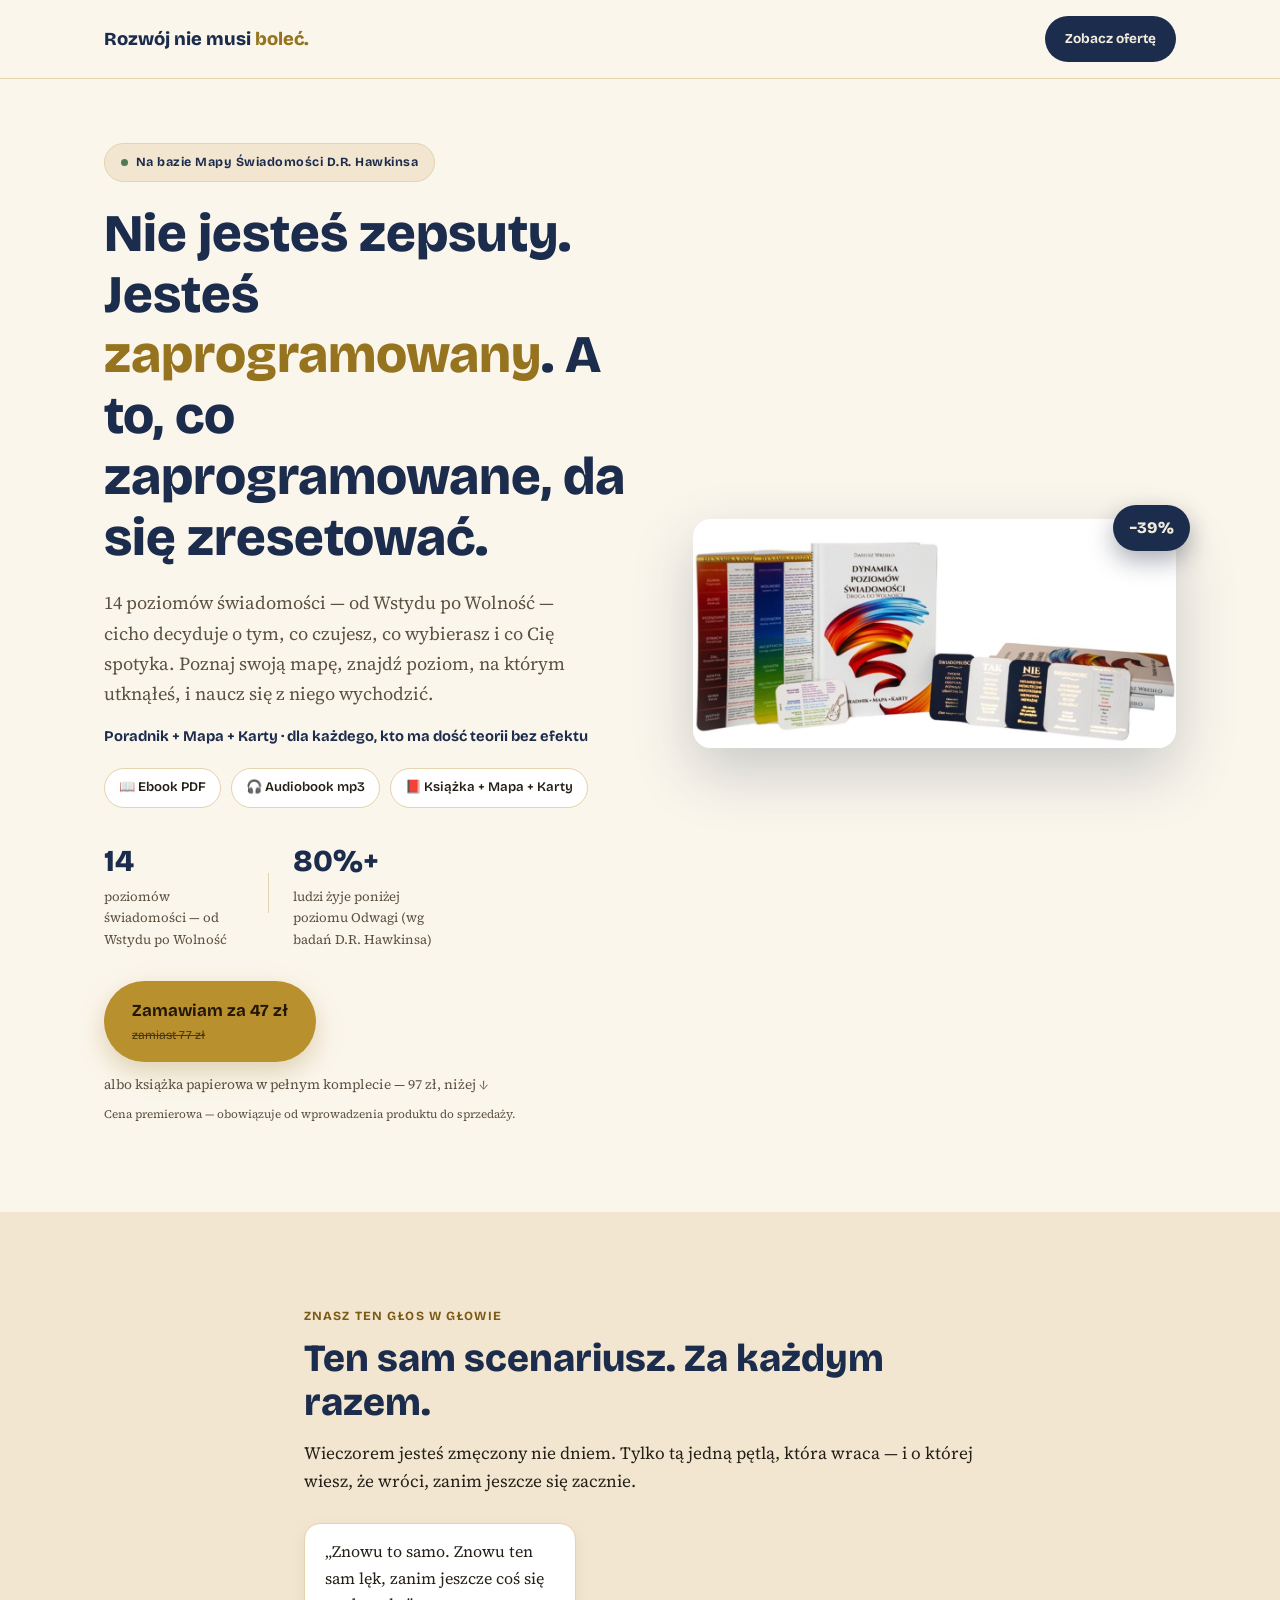
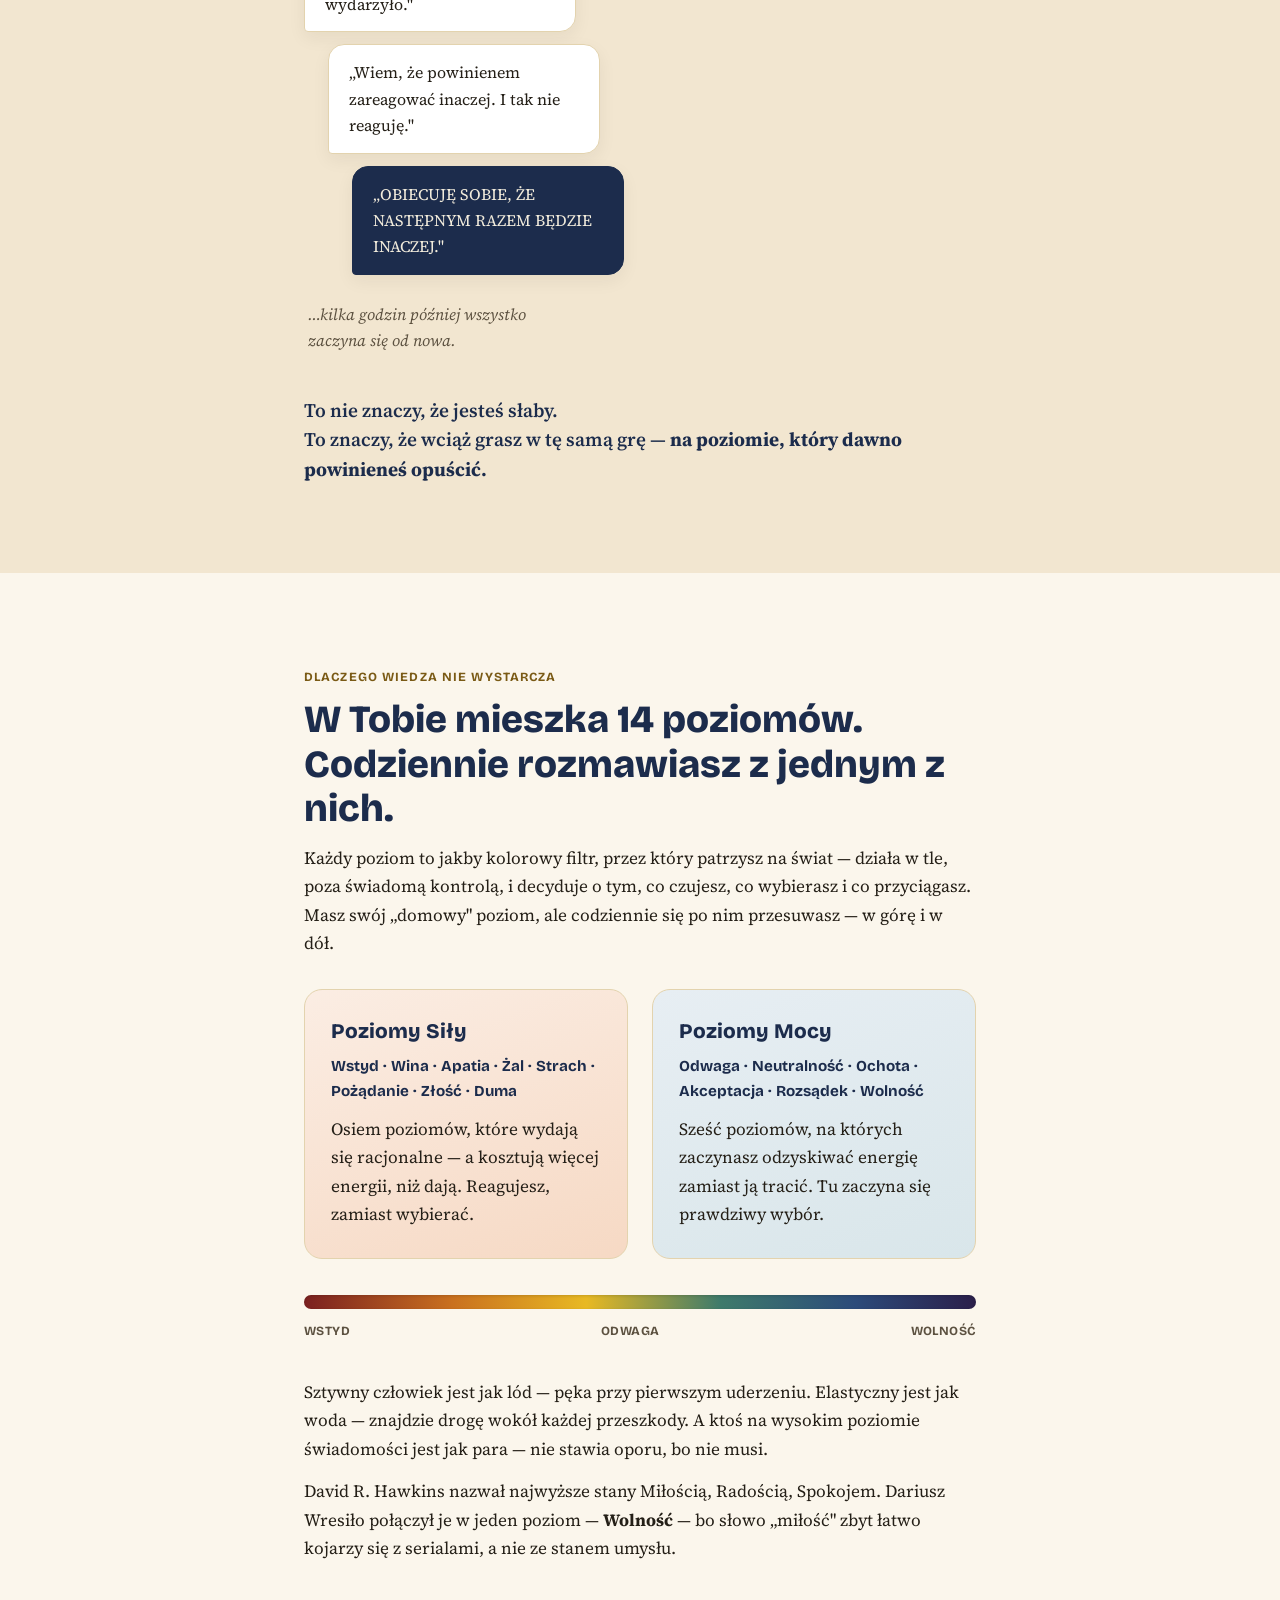
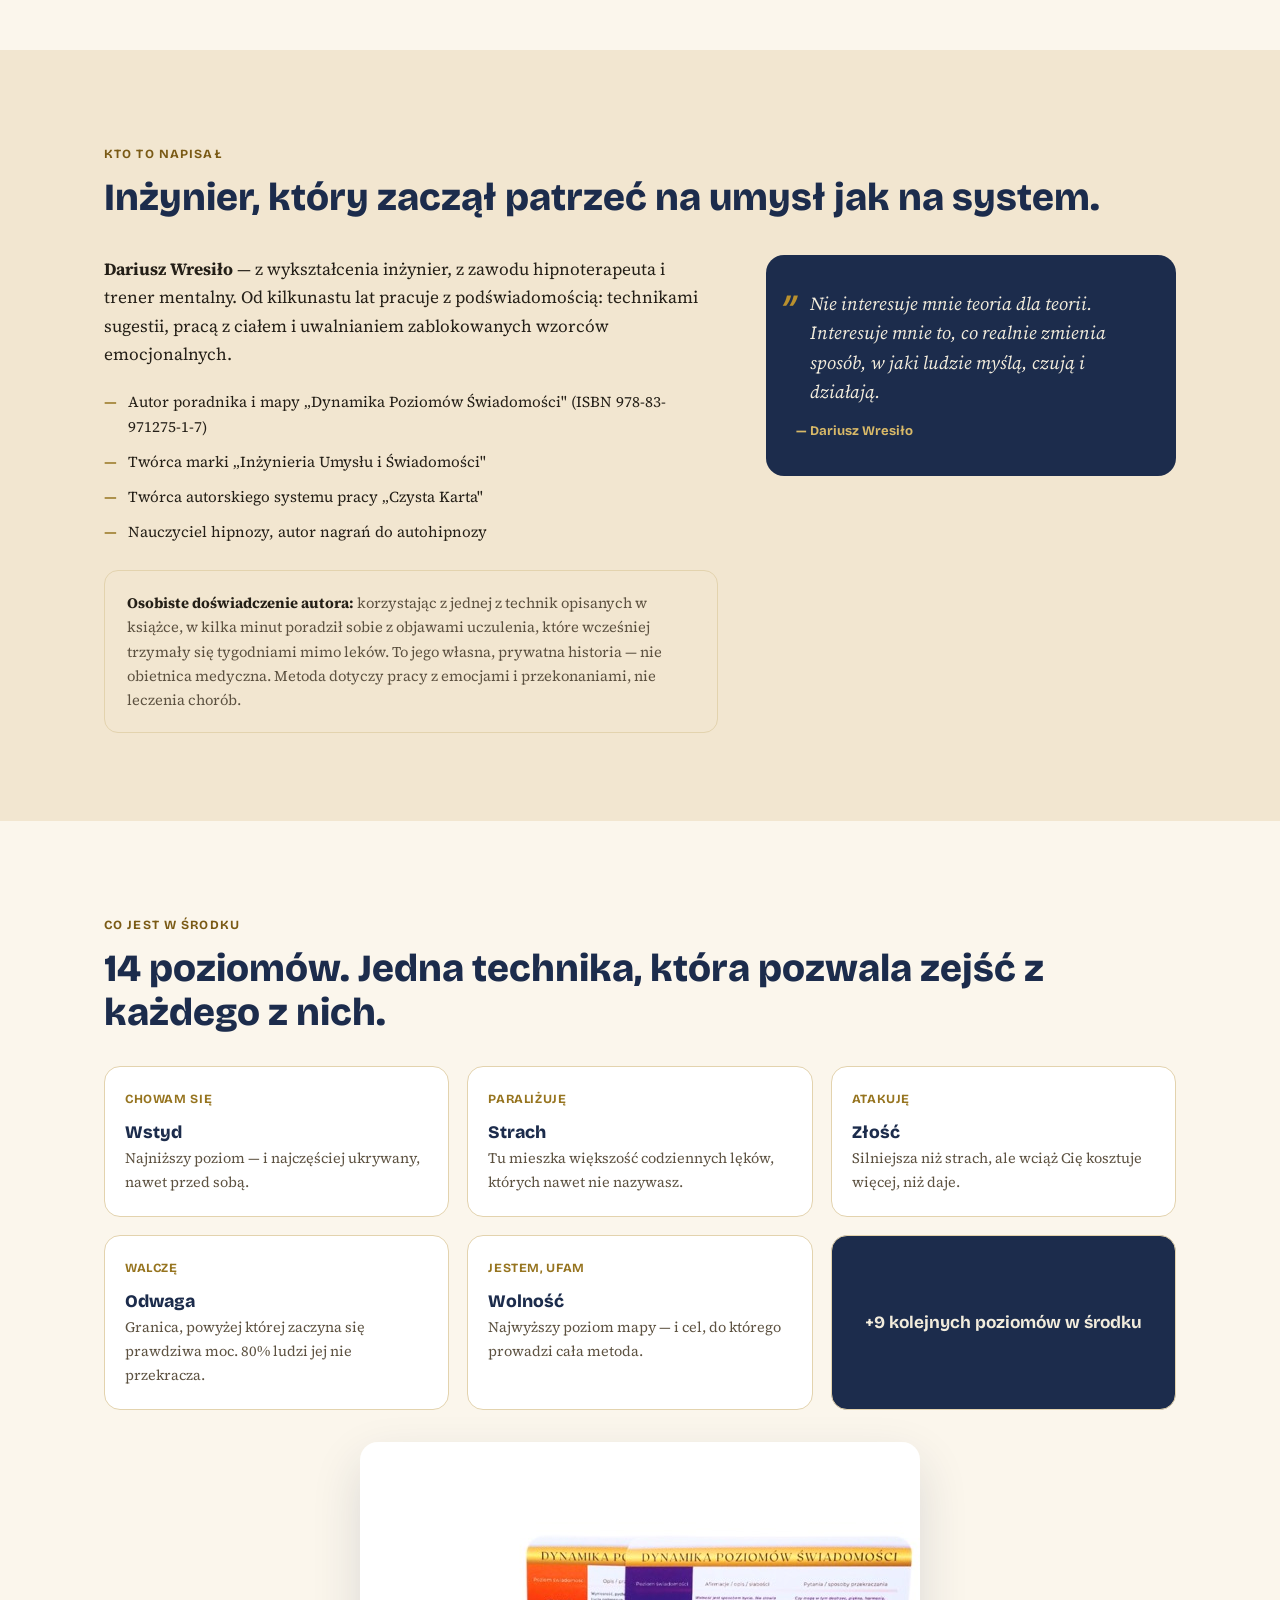
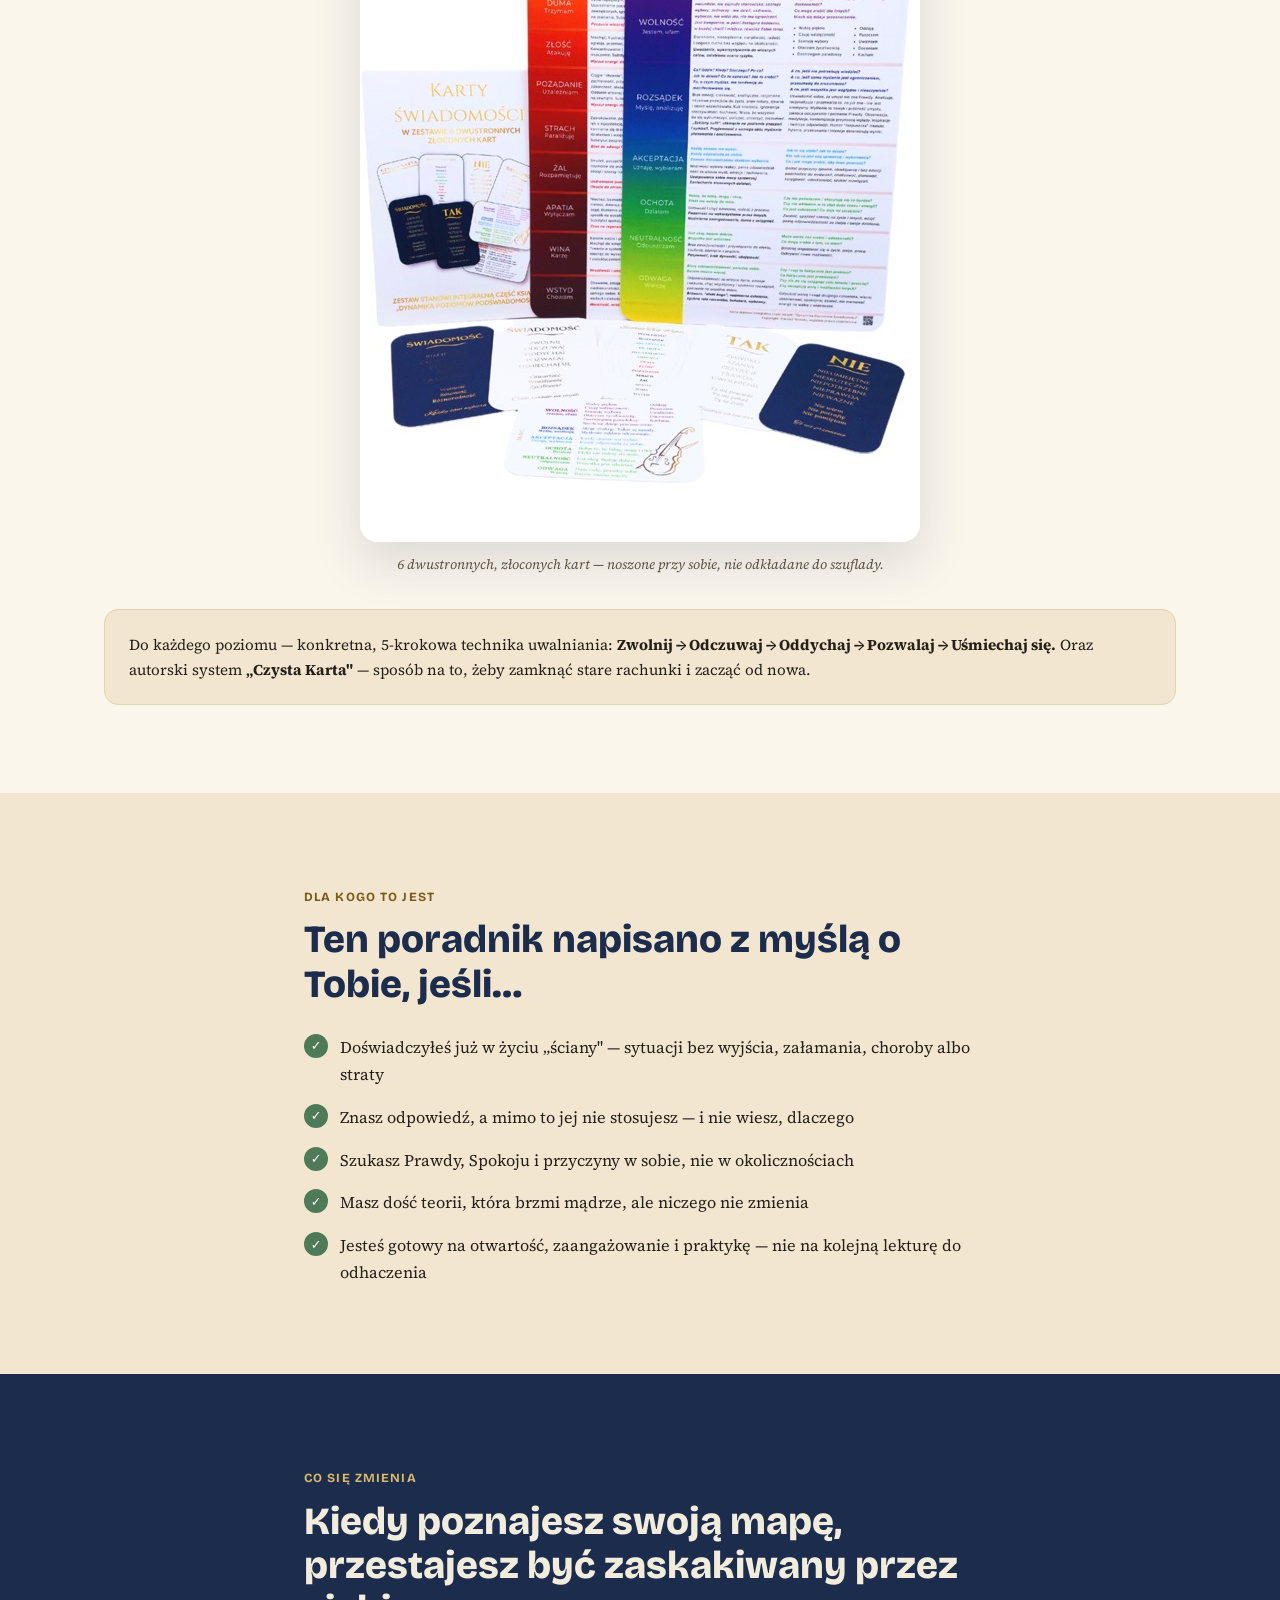
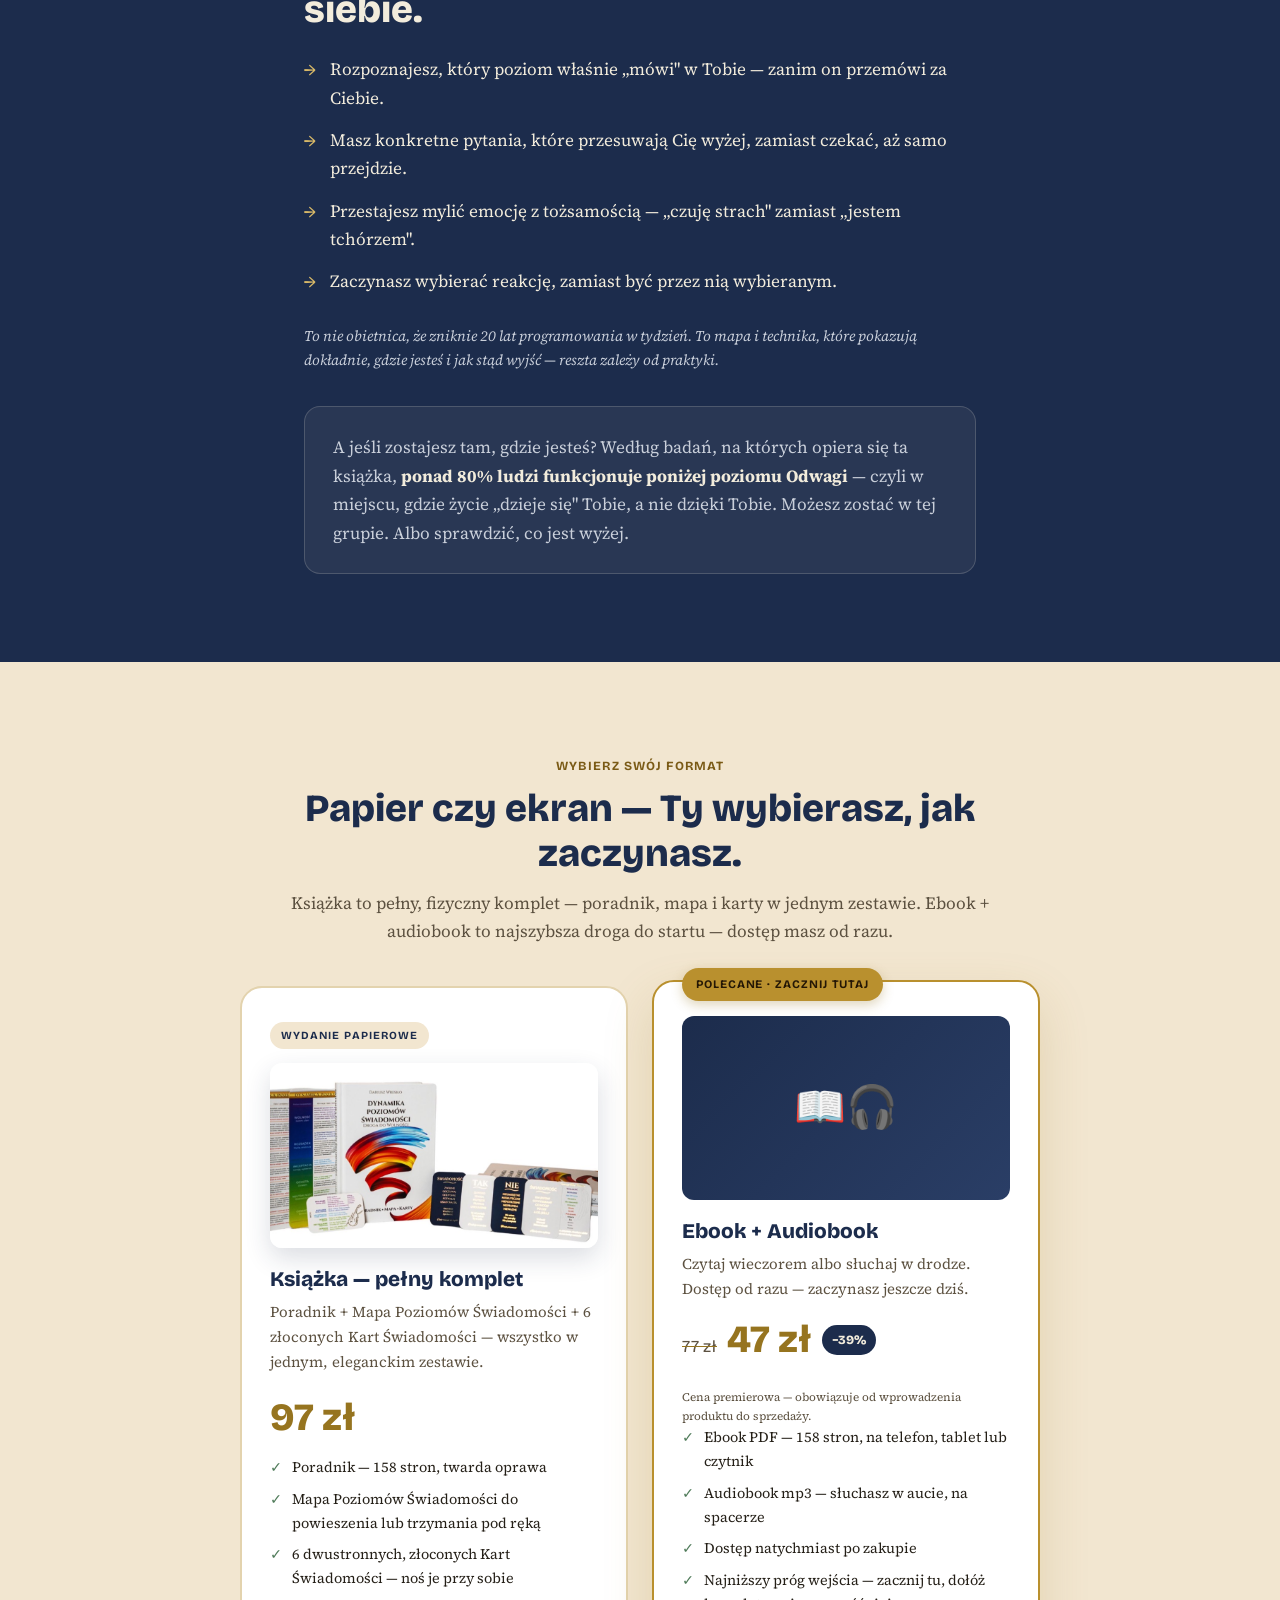
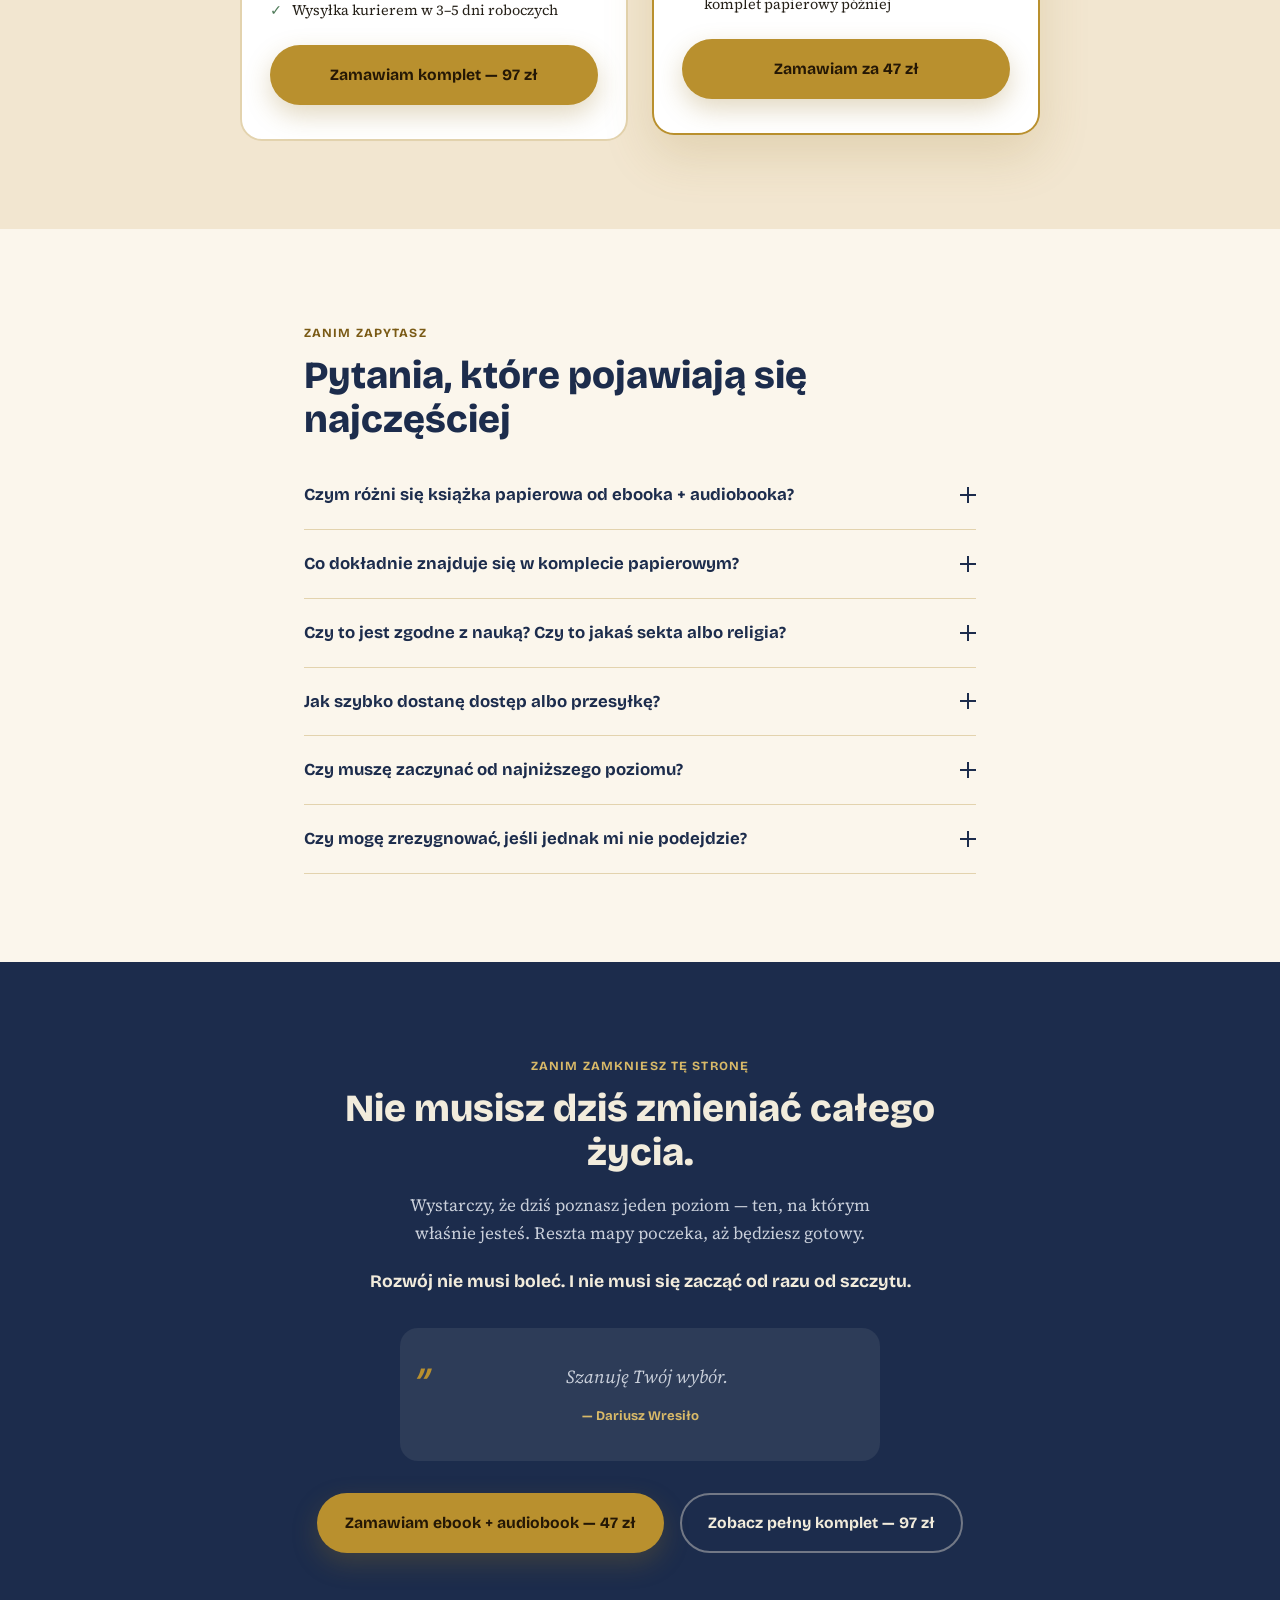
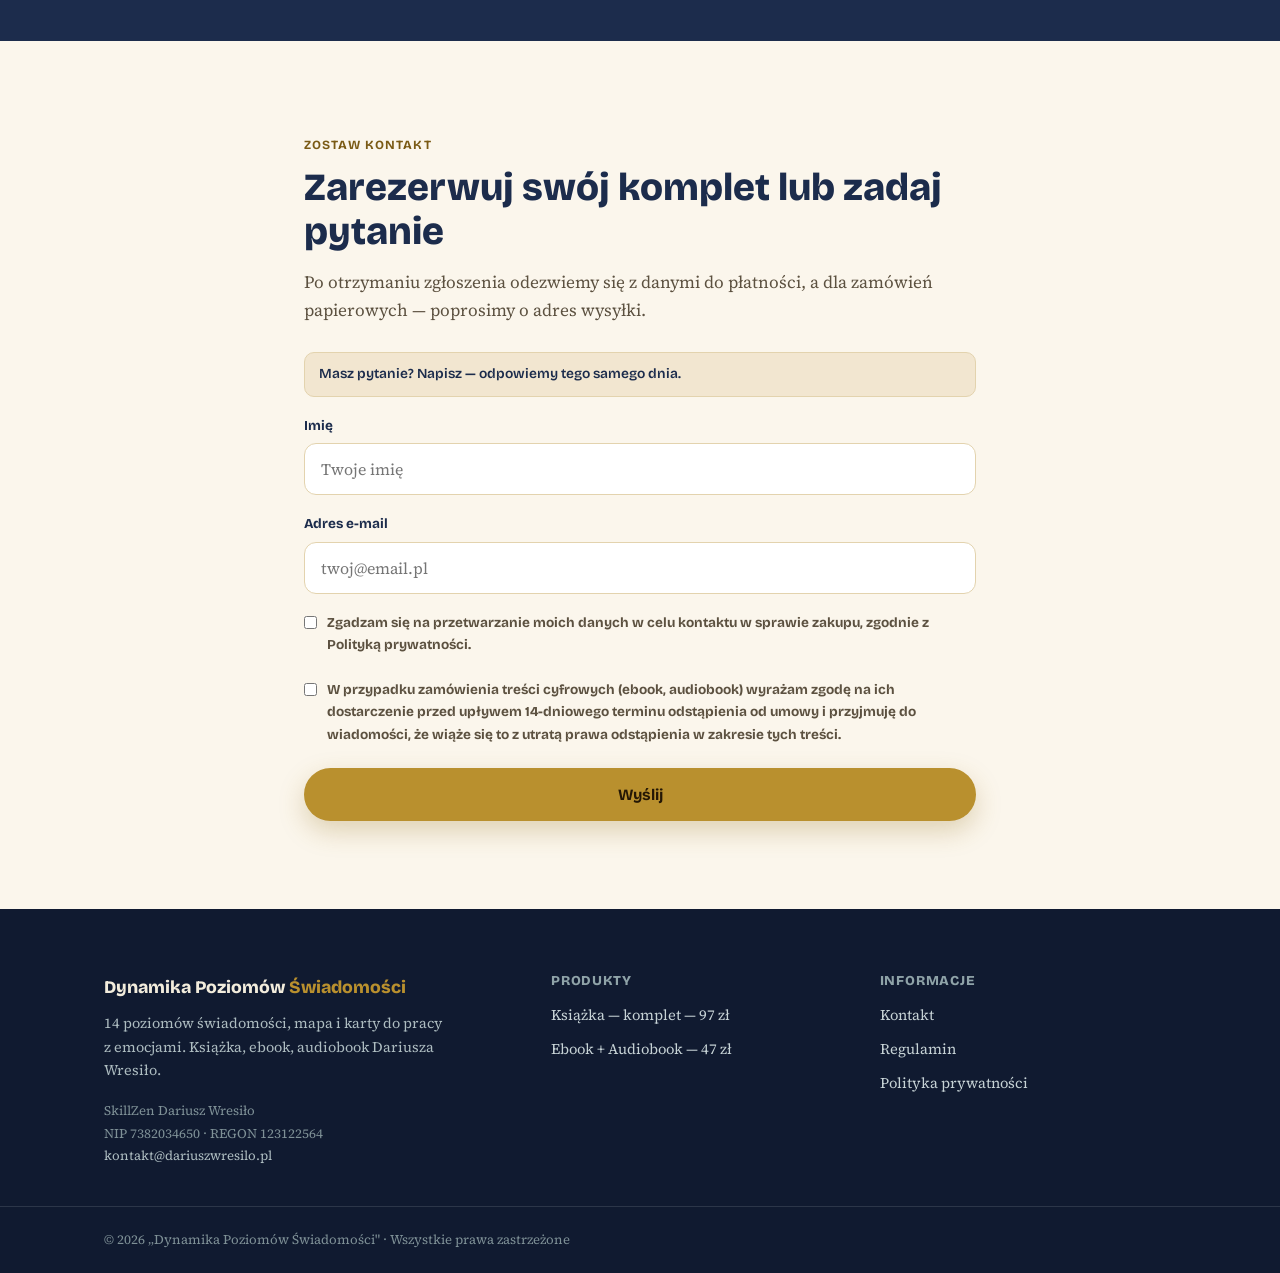
==== commit 822bd1ad: "Redesign strony głównej + poprawki prawne i sprzedażowe na podstronach Strona główna: - Nowy motyw w" ====
--- a/dynamika/index.html
+++ b/dynamika/index.html
@@ -231,6 +231,7 @@
 .pcard .pricebox{margin:auto 0 20px;display:flex;align-items:baseline;gap:10px}
 .pcard .old-price{font-family:var(--display);font-size:1.05rem;color:var(--ink-soft);text-decoration:line-through;text-decoration-color:var(--gold-deep)}
 .pcard .now-price{font-family:var(--display);font-weight:800;font-size:2.4rem;color:var(--gold-deep);line-height:1}
+.premiere-note{font-size:.72rem;color:var(--ink-soft);margin-top:8px}
 .pcard .discount-badge{
   font-family:var(--display);font-weight:800;font-size:.78rem;background:var(--navy);color:#F2ECDC;
   padding:5px 10px;border-radius:999px;align-self:center;
@@ -356,11 +357,12 @@
           <span class="hero-stat-label">ludzi żyje poniżej poziomu Odwagi (wg badań D.R. Hawkinsa)</span>
         </div>
       </div>
-      <a class="btn btn-primary btn-price" href="#kontakt" data-product="Ebook + Audiobook (47 zł)">
+      <a class="btn btn-primary btn-price" href="https://www.naffy.io/dariusz-wresilo/dynamika-pozomow-swiadomosci-mip" target="_blank" rel="noopener" data-product="Ebook + Audiobook (47 zł)">
         <span class="btn-price-main">Zamawiam za 47 zł</span>
         <span class="btn-price-old">zamiast 77 zł</span>
       </a>
       <span class="btn-note">albo książka papierowa w pełnym komplecie — 97 zł, niżej ↓</span>
+      <p class="premiere-note">Cena premierowa — obowiązuje od wprowadzenia produktu do sprzedaży.</p>
     </div>
     <div class="hero-cover reveal">
       <span class="hero-badge">−39%</span>
@@ -543,7 +545,7 @@
           <li>6 dwustronnych, złoconych Kart Świadomości — noś je przy sobie</li>
           <li>Wysyłka kurierem w 3–5 dni roboczych</li>
         </ul>
-        <a class="btn btn-primary btn-full" href="#kontakt" data-product="Książka — pełny komplet (97 zł)">Zamawiam komplet — 97 zł</a>
+        <a class="btn btn-primary btn-full" href="https://www.naffy.io/dariusz-wresilo/dynamika-pozomow-swiadomosci-mip" target="_blank" rel="noopener" data-product="Książka — pełny komplet (97 zł)">Zamawiam komplet — 97 zł</a>
       </div>
 
       <!-- EBOOK + AUDIOBOOK -->
@@ -557,21 +559,22 @@
           <div class="now-price">47 zł</div>
           <span class="discount-badge">−39%</span>
         </div>
+        <p class="premiere-note">Cena premierowa — obowiązuje od wprowadzenia produktu do sprzedaży.</p>
         <ul>
           <li>Ebook PDF — 158 stron, na telefon, tablet lub czytnik</li>
           <li>Audiobook mp3 — słuchasz w aucie, na spacerze</li>
           <li>Dostęp natychmiast po zakupie</li>
           <li>Najniższy próg wejścia — zacznij tu, dołóż komplet papierowy później</li>
         </ul>
-        <a class="btn btn-primary btn-full" href="#kontakt" data-product="Ebook + Audiobook (47 zł)">Zamawiam za 47 zł</a>
-      </div>
-
-    </div>
-  </div>
-</section>
-
-<!-- LEAD MAGNET: DARMOWA MAPA PDF -->
-<section class="section">
+        <a class="btn btn-primary btn-full" href="https://www.naffy.io/dariusz-wresilo/dynamika-pozomow-swiadomosci-mip" target="_blank" rel="noopener" data-product="Ebook + Audiobook (47 zł)">Zamawiam za 47 zł</a>
+      </div>
+
+    </div>
+  </div>
+</section>
+
+<!-- LEAD MAGNET: DARMOWA MAPA PDF (ukryta na prośbę usera) -->
+<section class="section" style="display:none">
   <div class="wrap narrow">
     <div class="lead-magnet reveal" style="text-align:center">
       <span class="eyebrow">Jeszcze się zastanawiasz?</span>
@@ -637,7 +640,7 @@
       <cite>— Dariusz Wresiło</cite>
     </div>
     <div class="reveal" style="margin-top:32px;display:flex;gap:16px;justify-content:center;flex-wrap:wrap">
-      <a class="btn btn-primary" href="#kontakt" data-product="Ebook + Audiobook (47 zł)">Zamawiam ebook + audiobook — 47 zł</a>
+      <a class="btn btn-primary" href="https://www.naffy.io/dariusz-wresilo/dynamika-pozomow-swiadomosci-mip" target="_blank" rel="noopener" data-product="Ebook + Audiobook (47 zł)">Zamawiam ebook + audiobook — 47 zł</a>
       <a class="btn btn-ghost" href="#pakiety">Zobacz pełny komplet — 97 zł</a>
     </div>
   </div>
@@ -825,10 +828,12 @@
         body: new FormData(form),
         headers: { 'Accept': 'application/json' }
       }).then(function(res){
-        if(!res.ok) throw new Error('send_failed');
-        if(msgEl) msgEl.classList.add('show');
-        form.reset();
-        if(onSuccess) onSuccess();
+        return res.json().then(function(data){
+          if(!res.ok || data.success === false || data.success === 'false') throw new Error('send_failed');
+          if(msgEl) msgEl.classList.add('show');
+          form.reset();
+          if(onSuccess) onSuccess();
+        });
       }).catch(function(){
         form.submit();
       }).finally(function(){
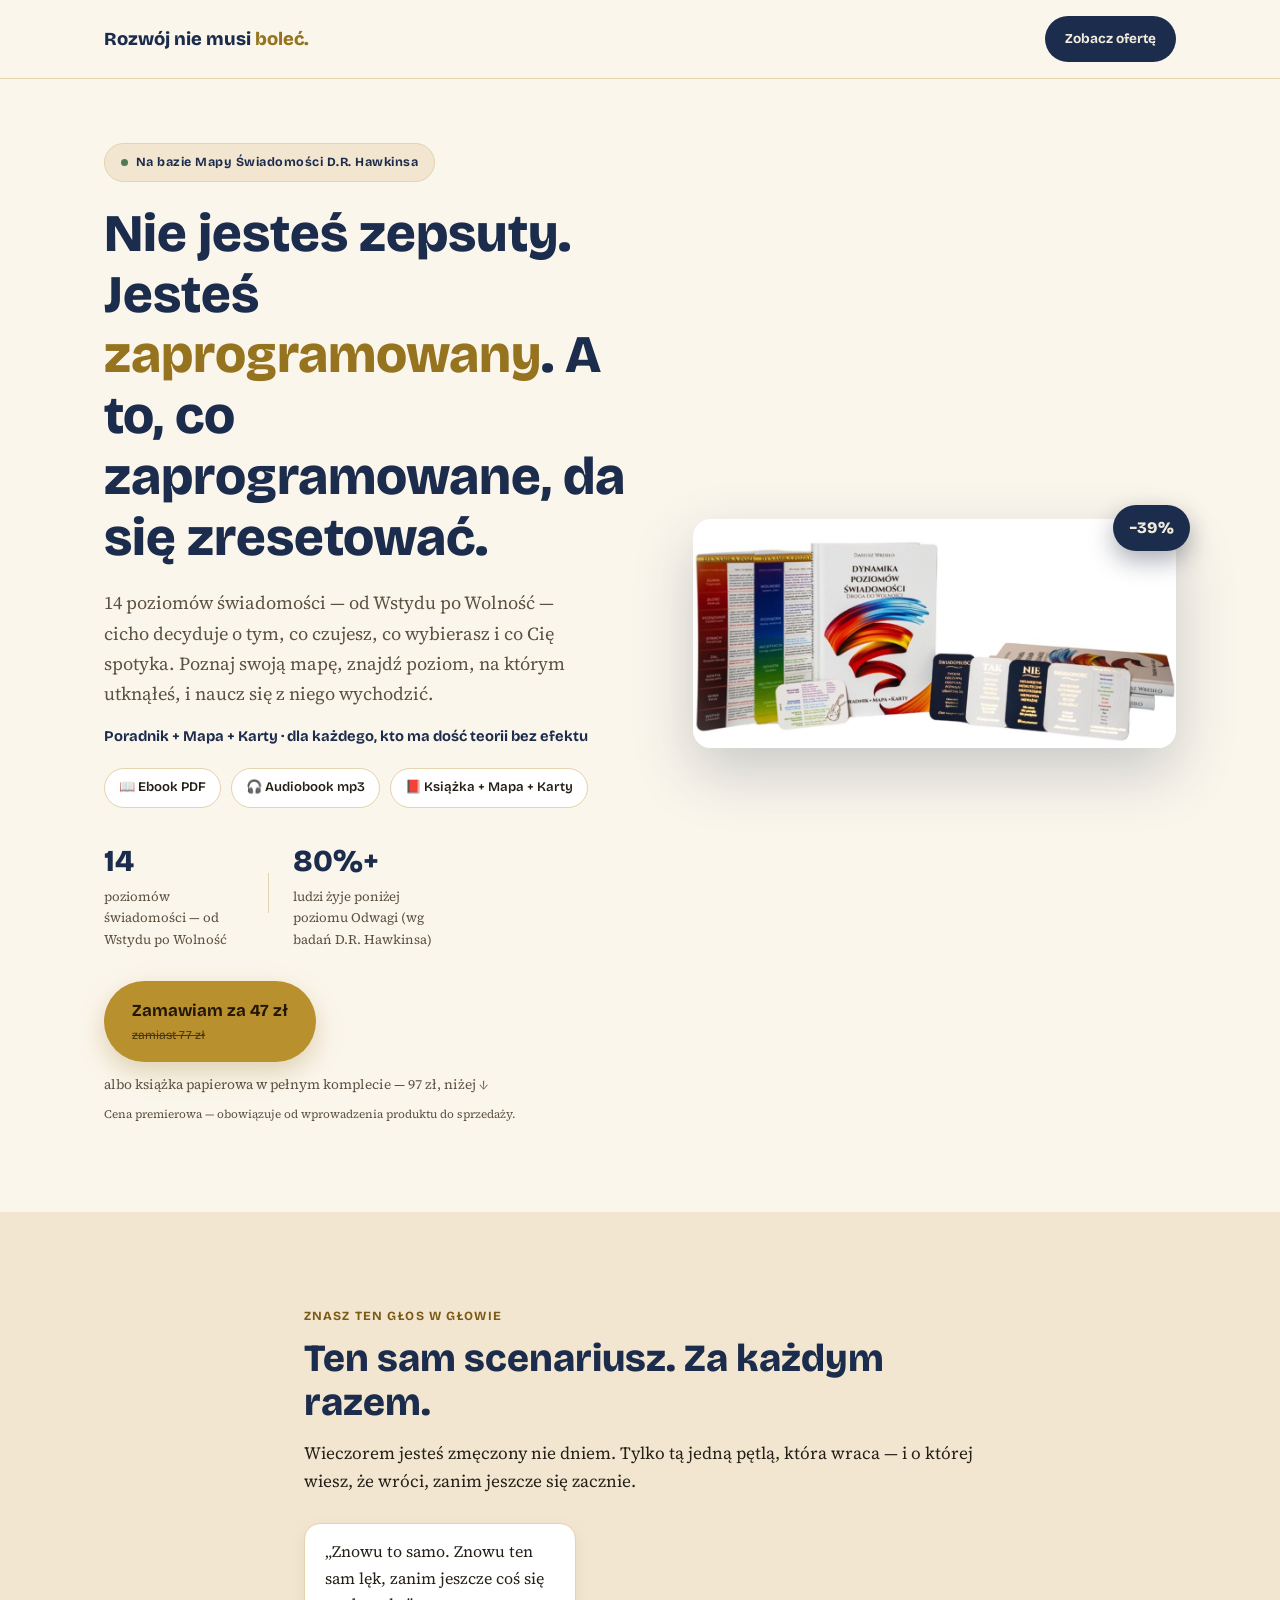
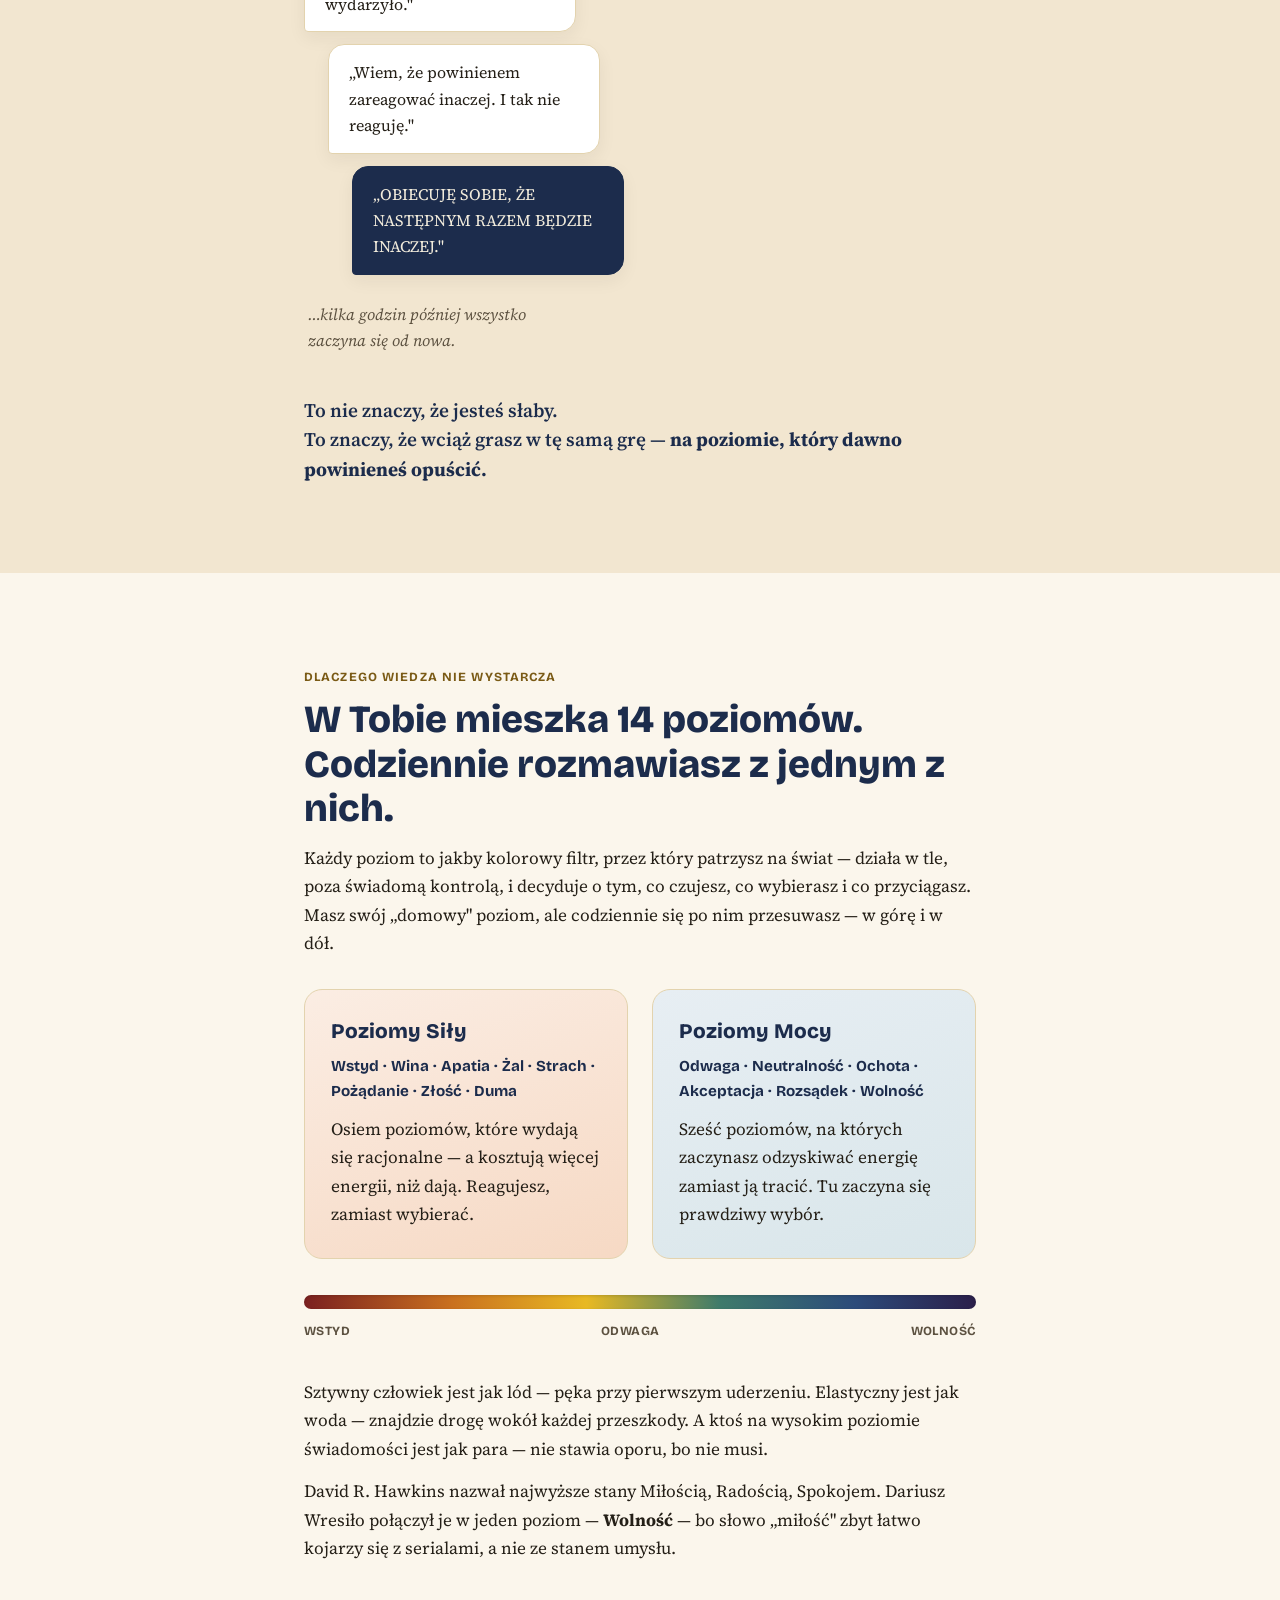
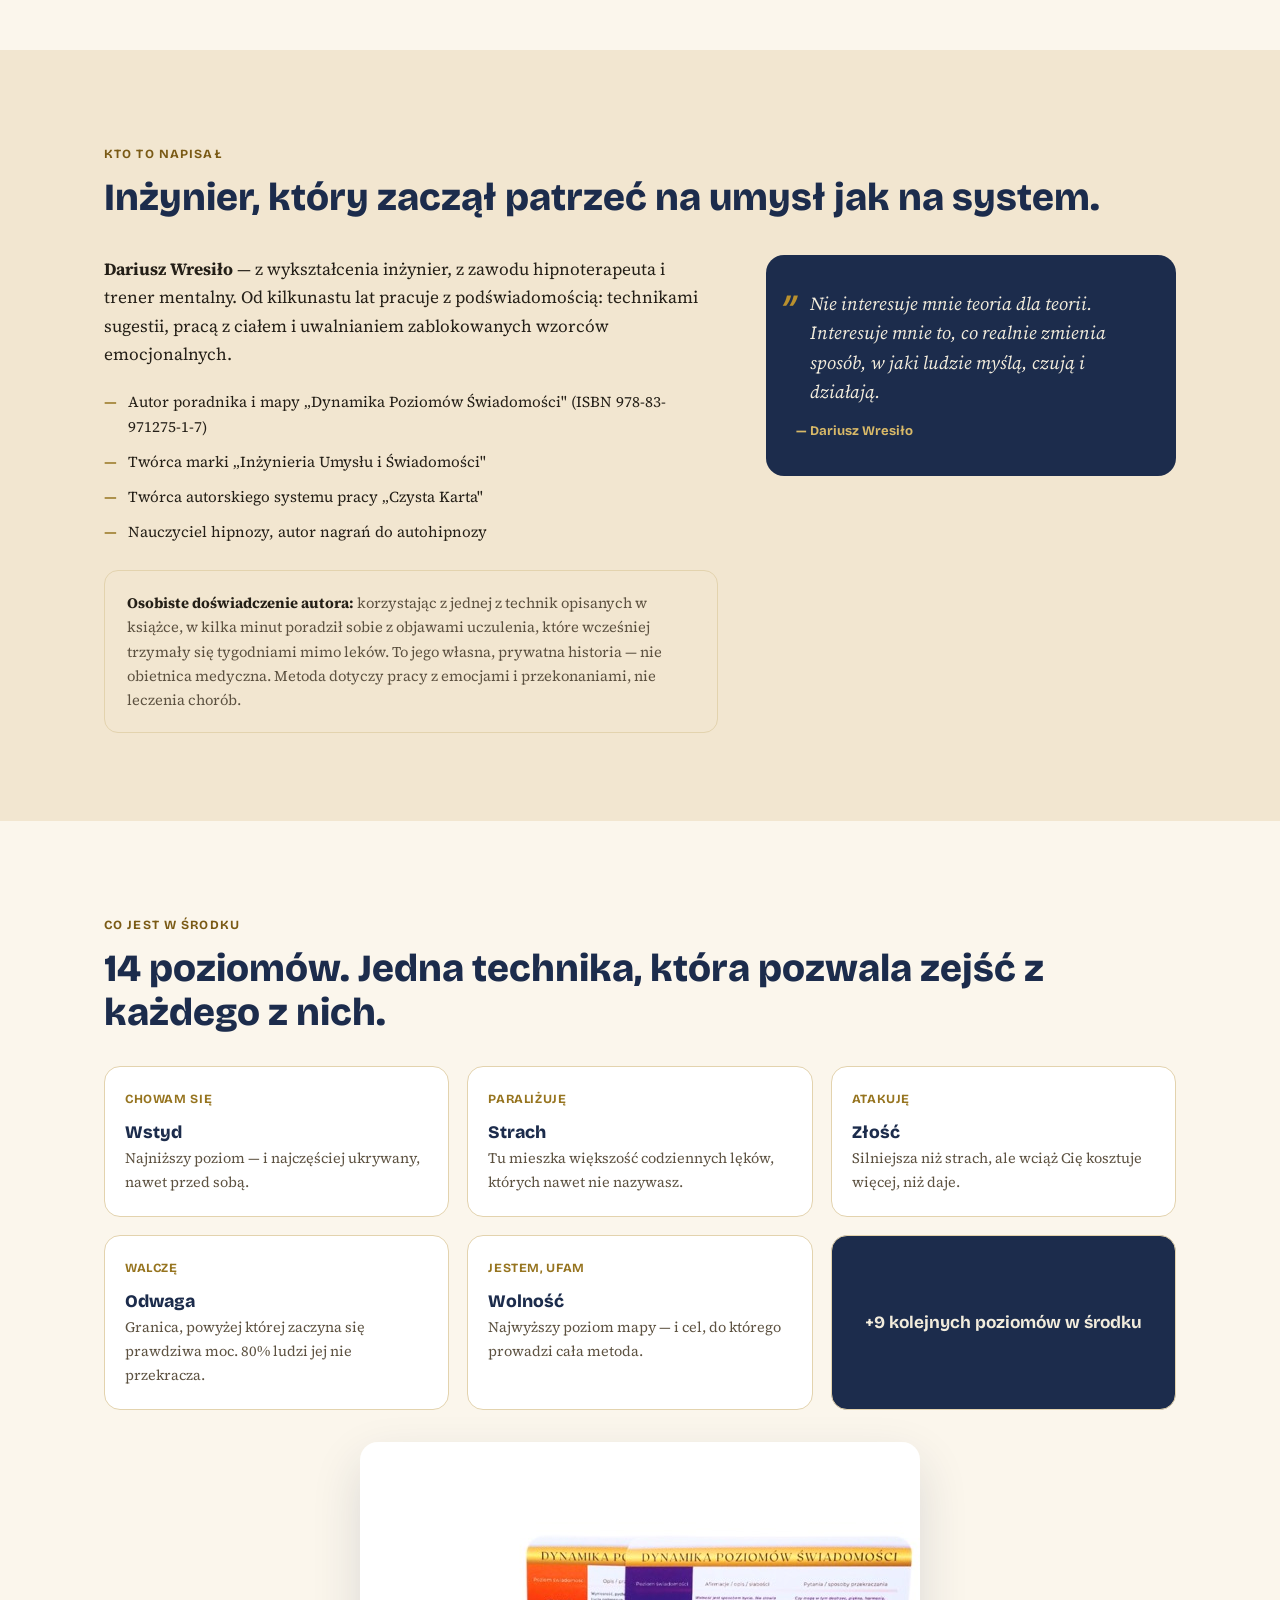
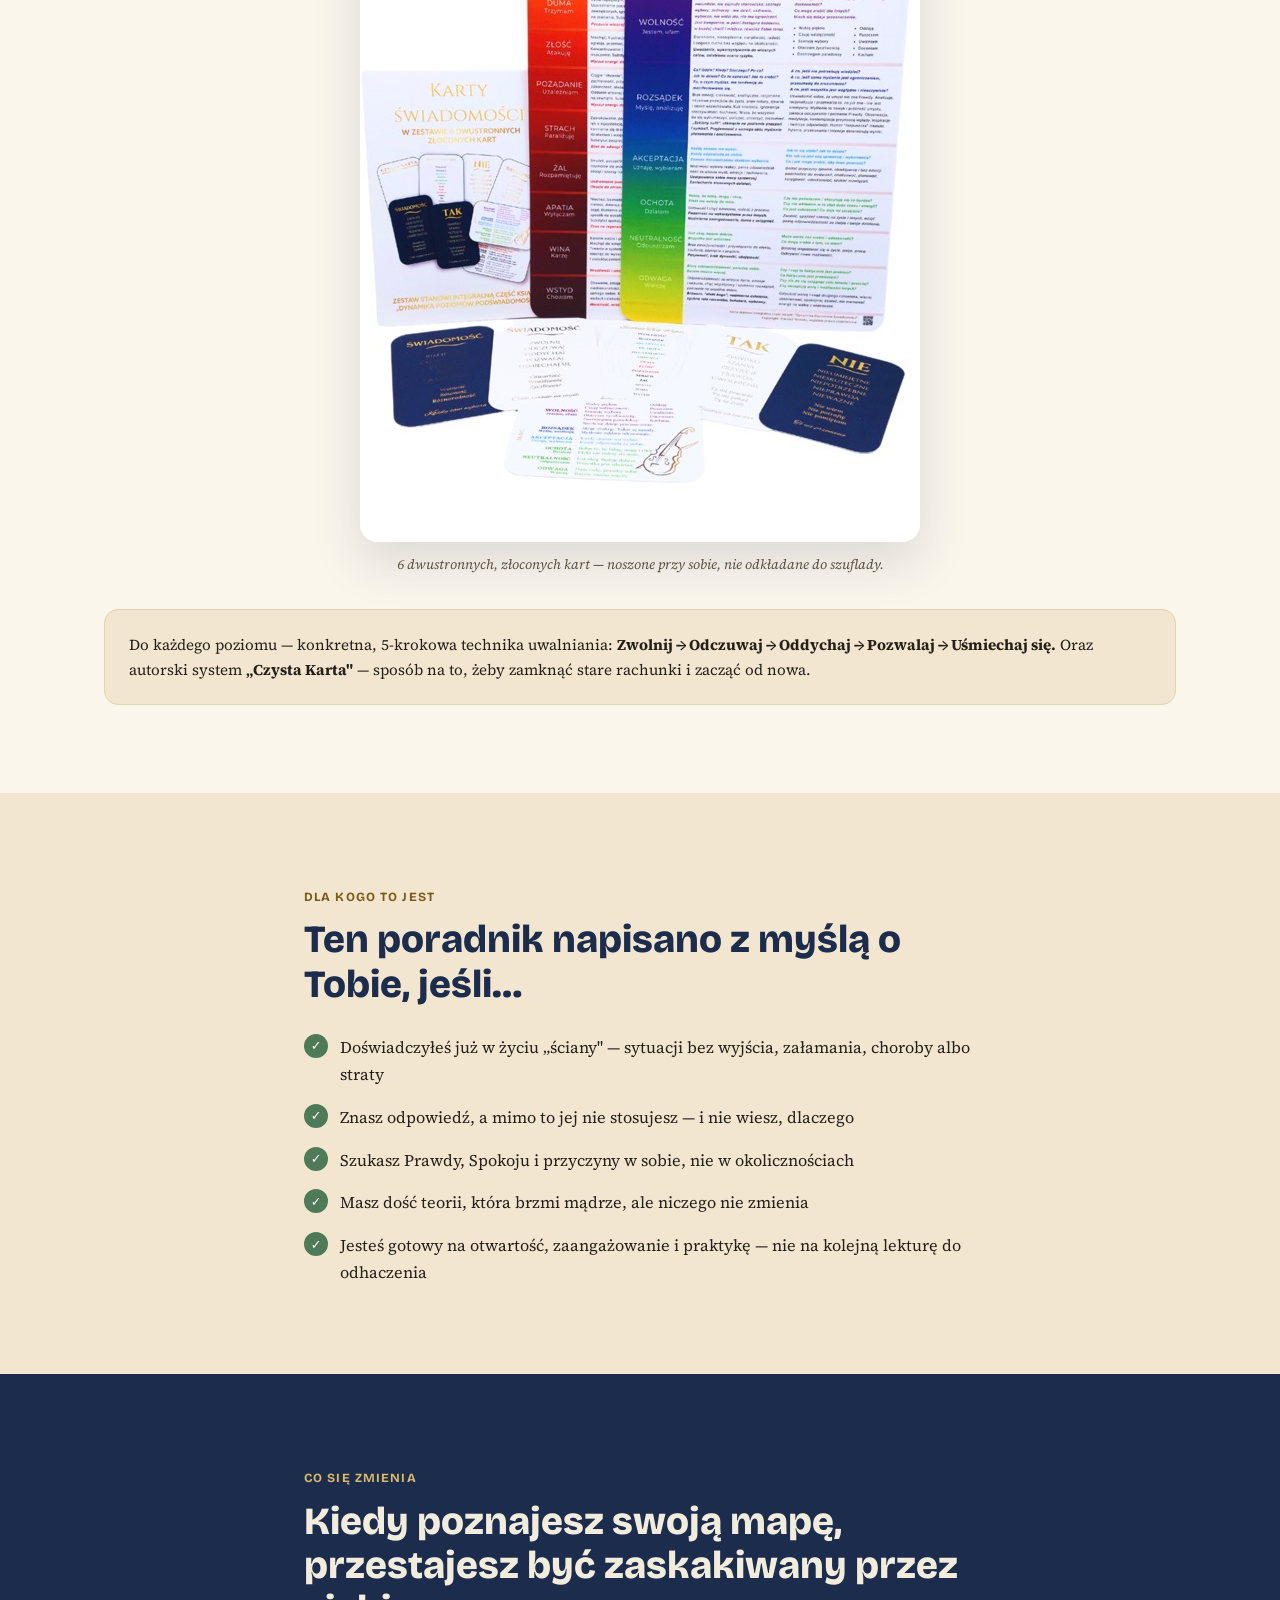
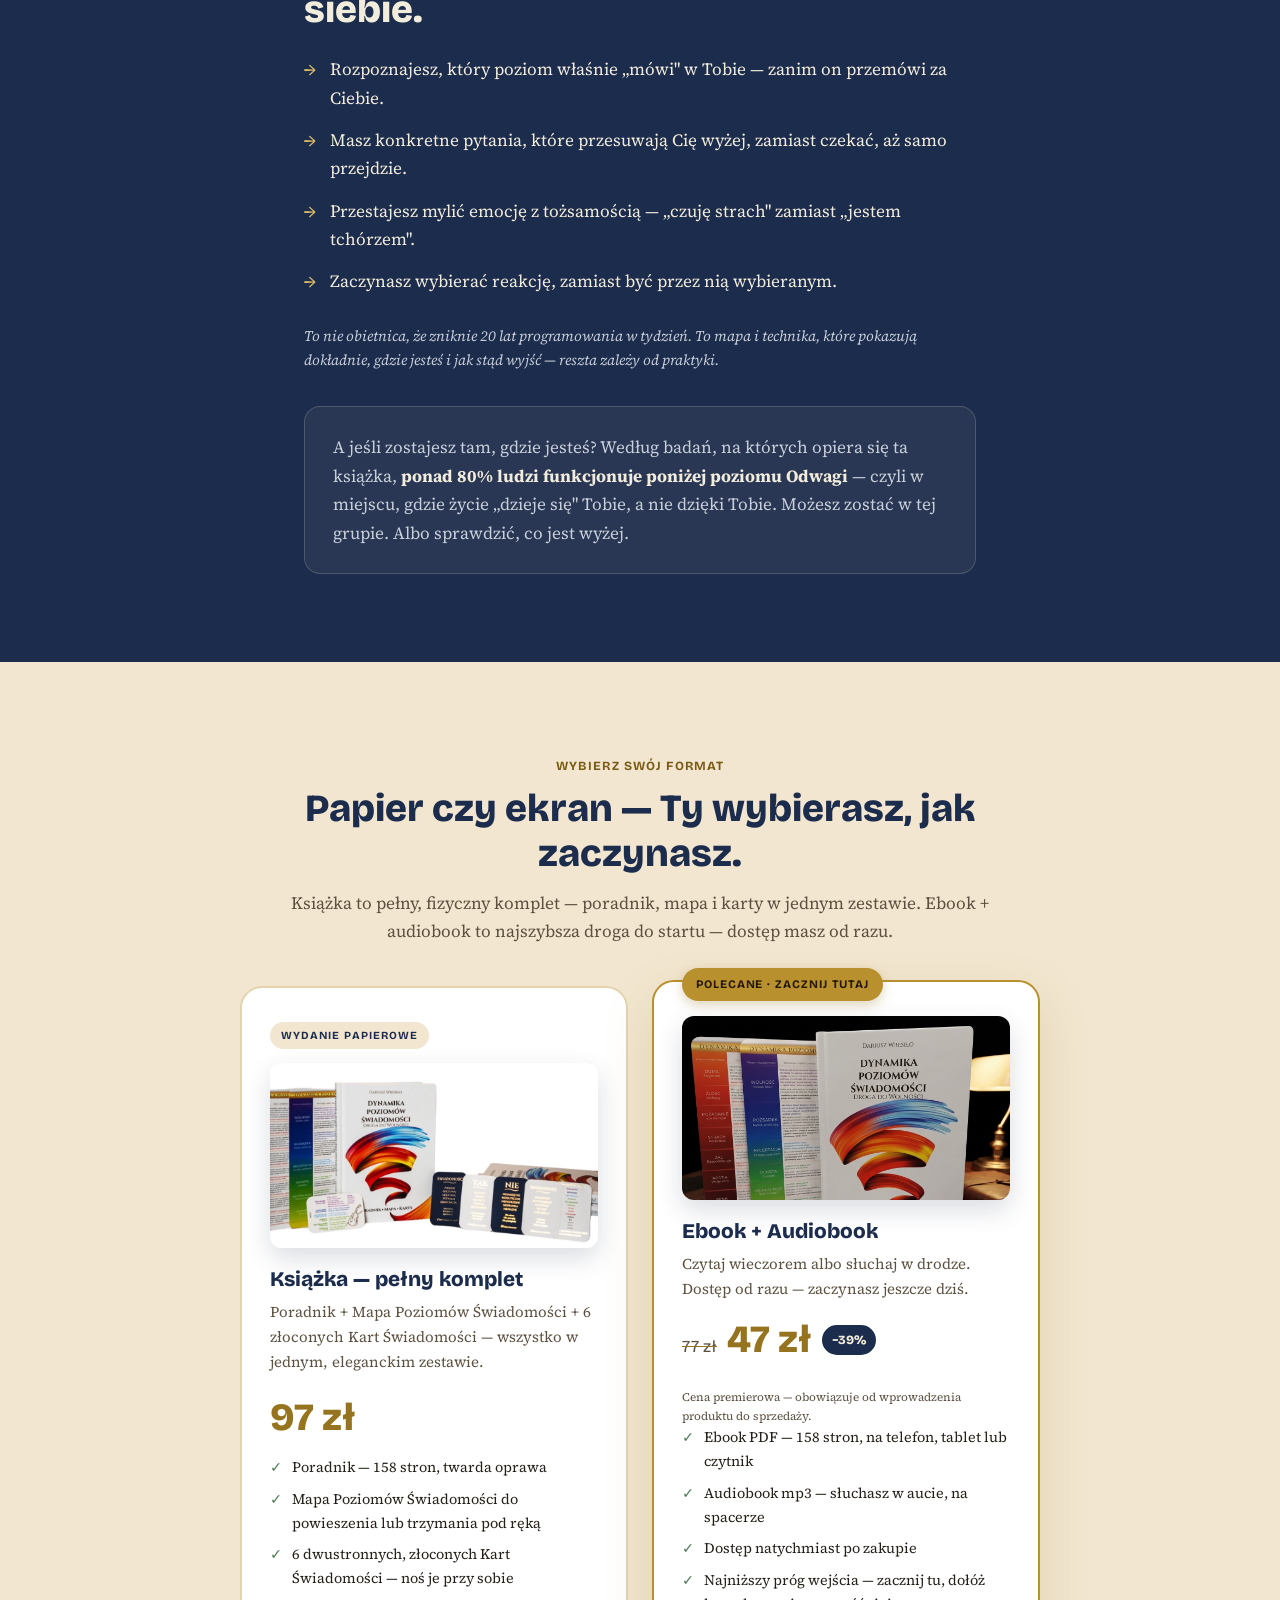
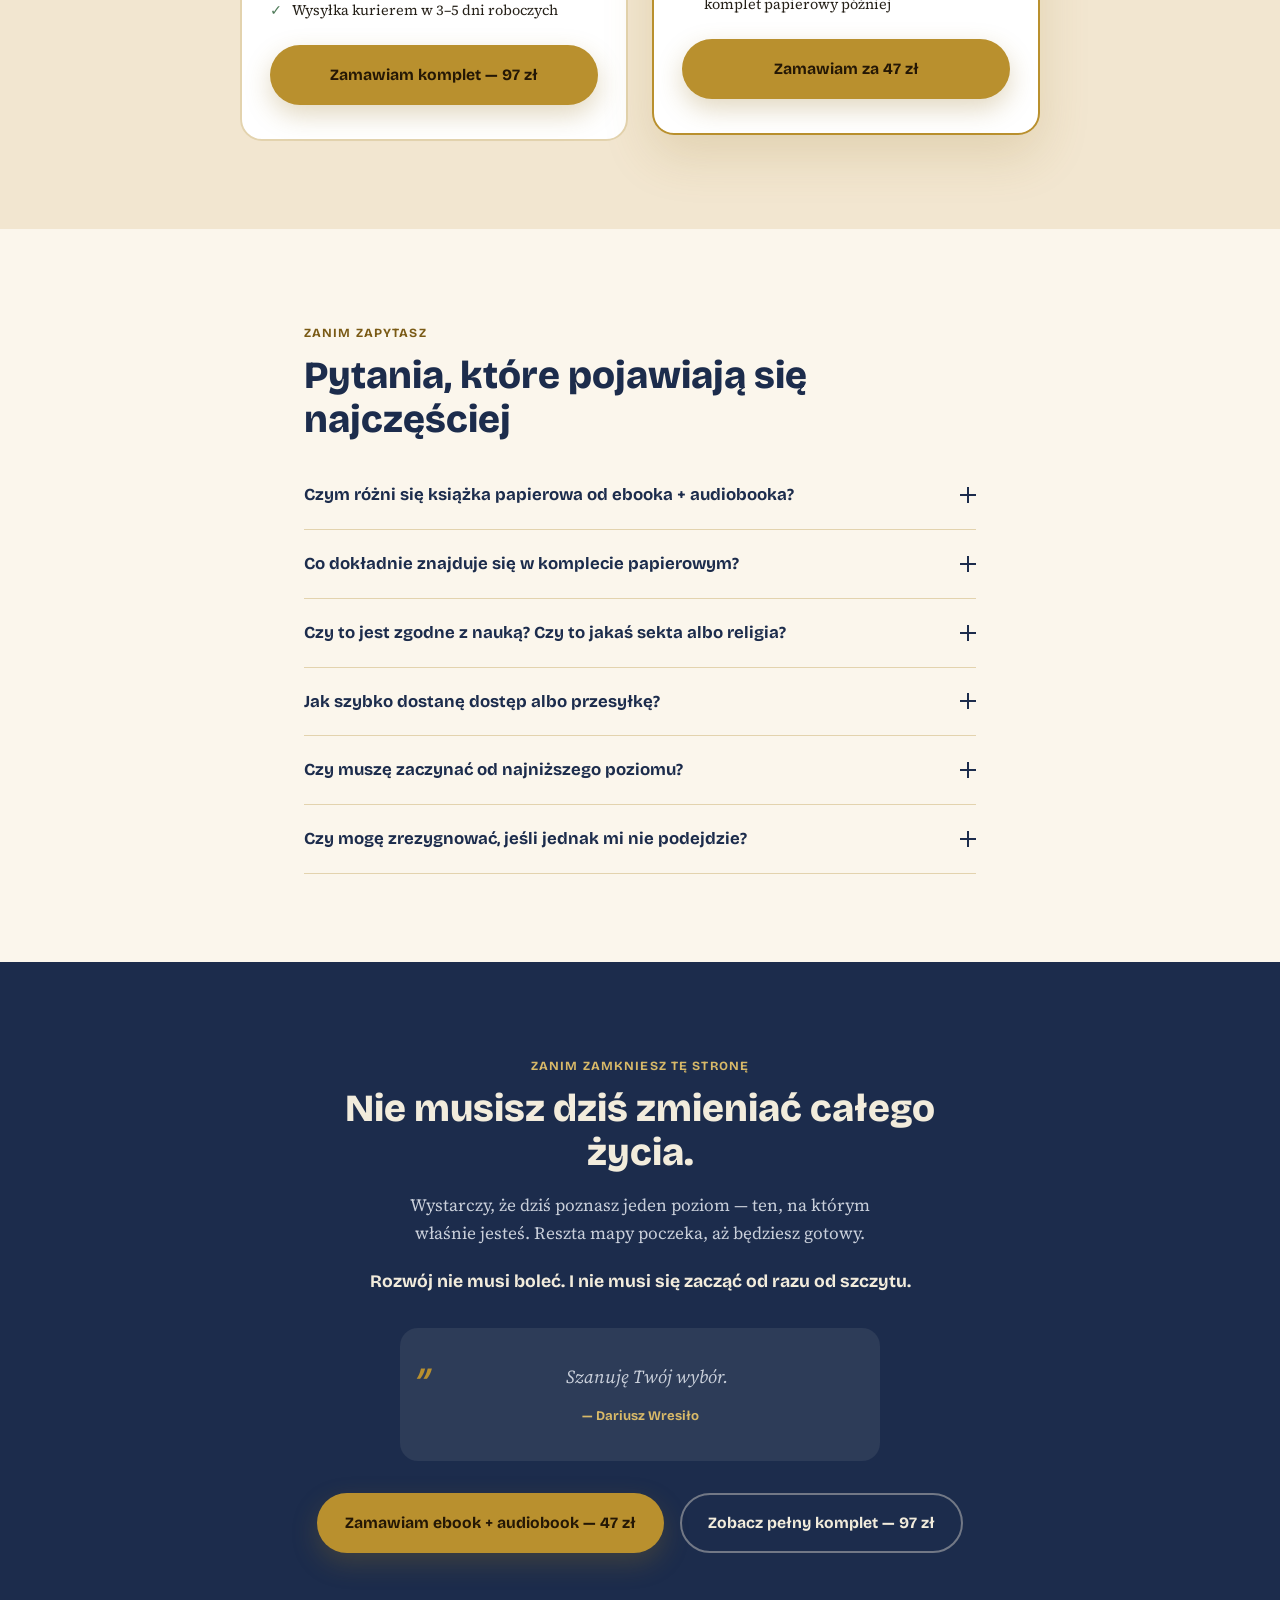
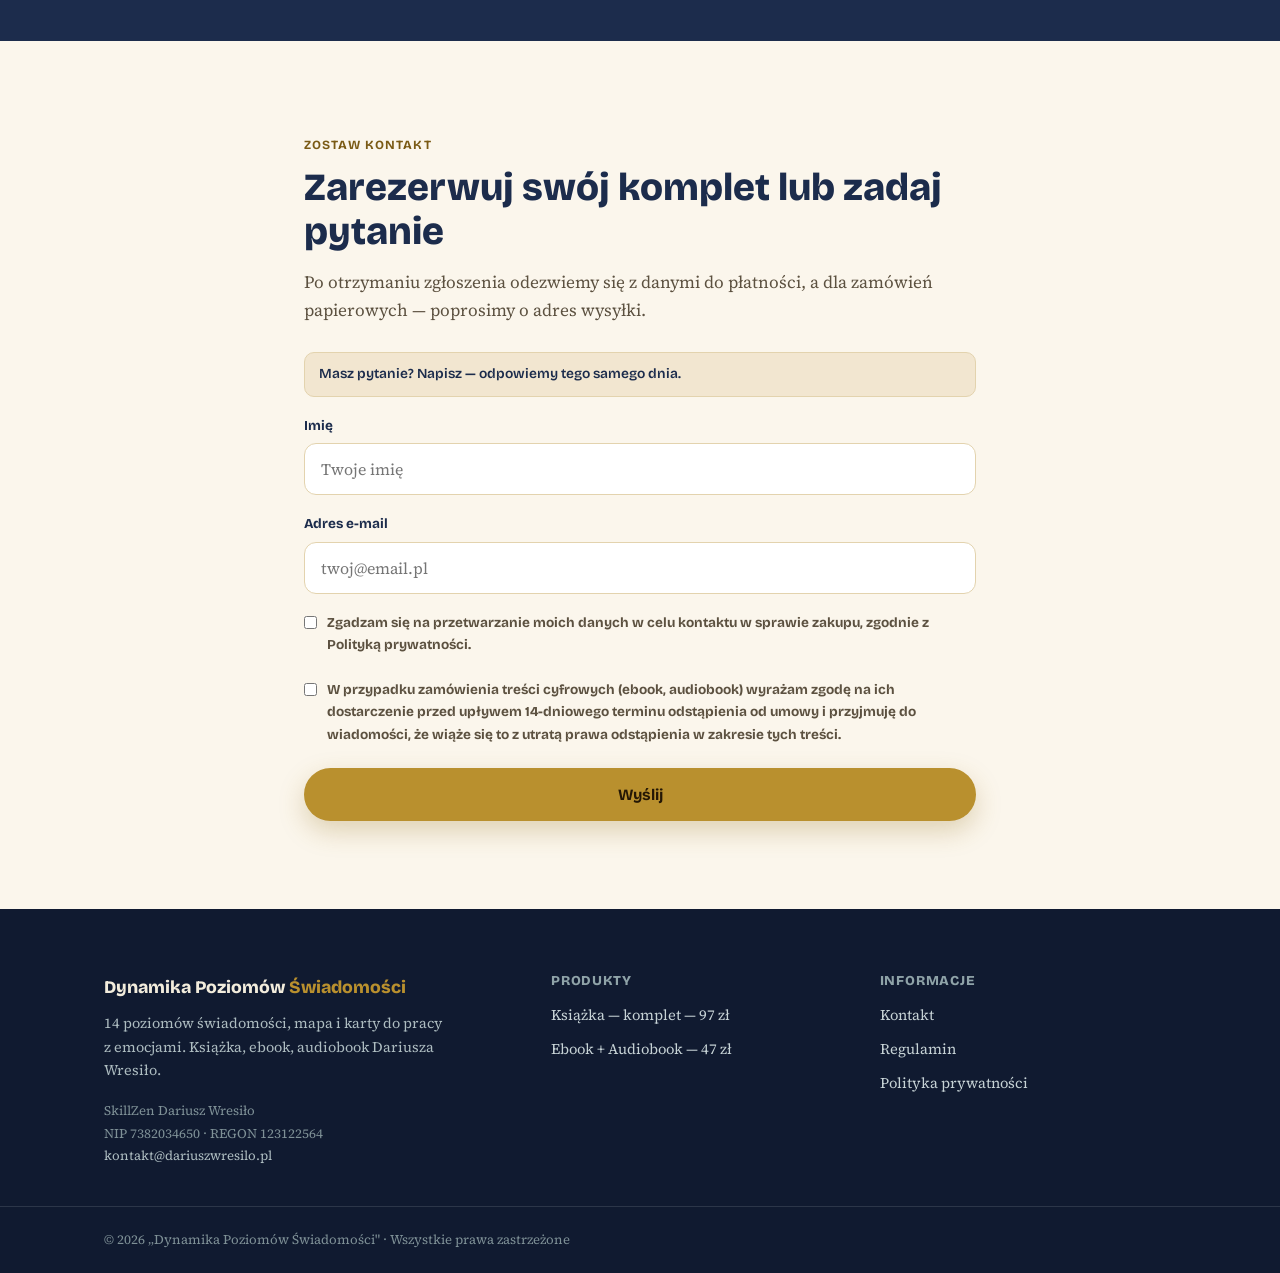
==== commit de852e0c: "Drobne poprawki: kadrowanie zdjęć, koszt złej rekrutacji, grafika ebooka - Rekrutacja: zamiana kwoty" ====
--- a/dynamika/index.html
+++ b/dynamika/index.html
@@ -551,7 +551,7 @@
       <!-- EBOOK + AUDIOBOOK -->
       <div class="pcard featured reveal">
         <span class="ribbon">Polecane · zacznij tutaj</span>
-        <div class="cover-icons">📖🎧</div>
+        <img class="cover-img" src="dynamika-cover-new.jpg" alt="Dynamika Poziomów Świadomości — komplet Ebook + Audiobook, książka, mapa i karty ze słuchawkami">
         <h3>Ebook + Audiobook</h3>
         <p class="desc">Czytaj wieczorem albo słuchaj w drodze. Dostęp od razu — zaczynasz jeszcze dziś.</p>
         <div class="pricebox">
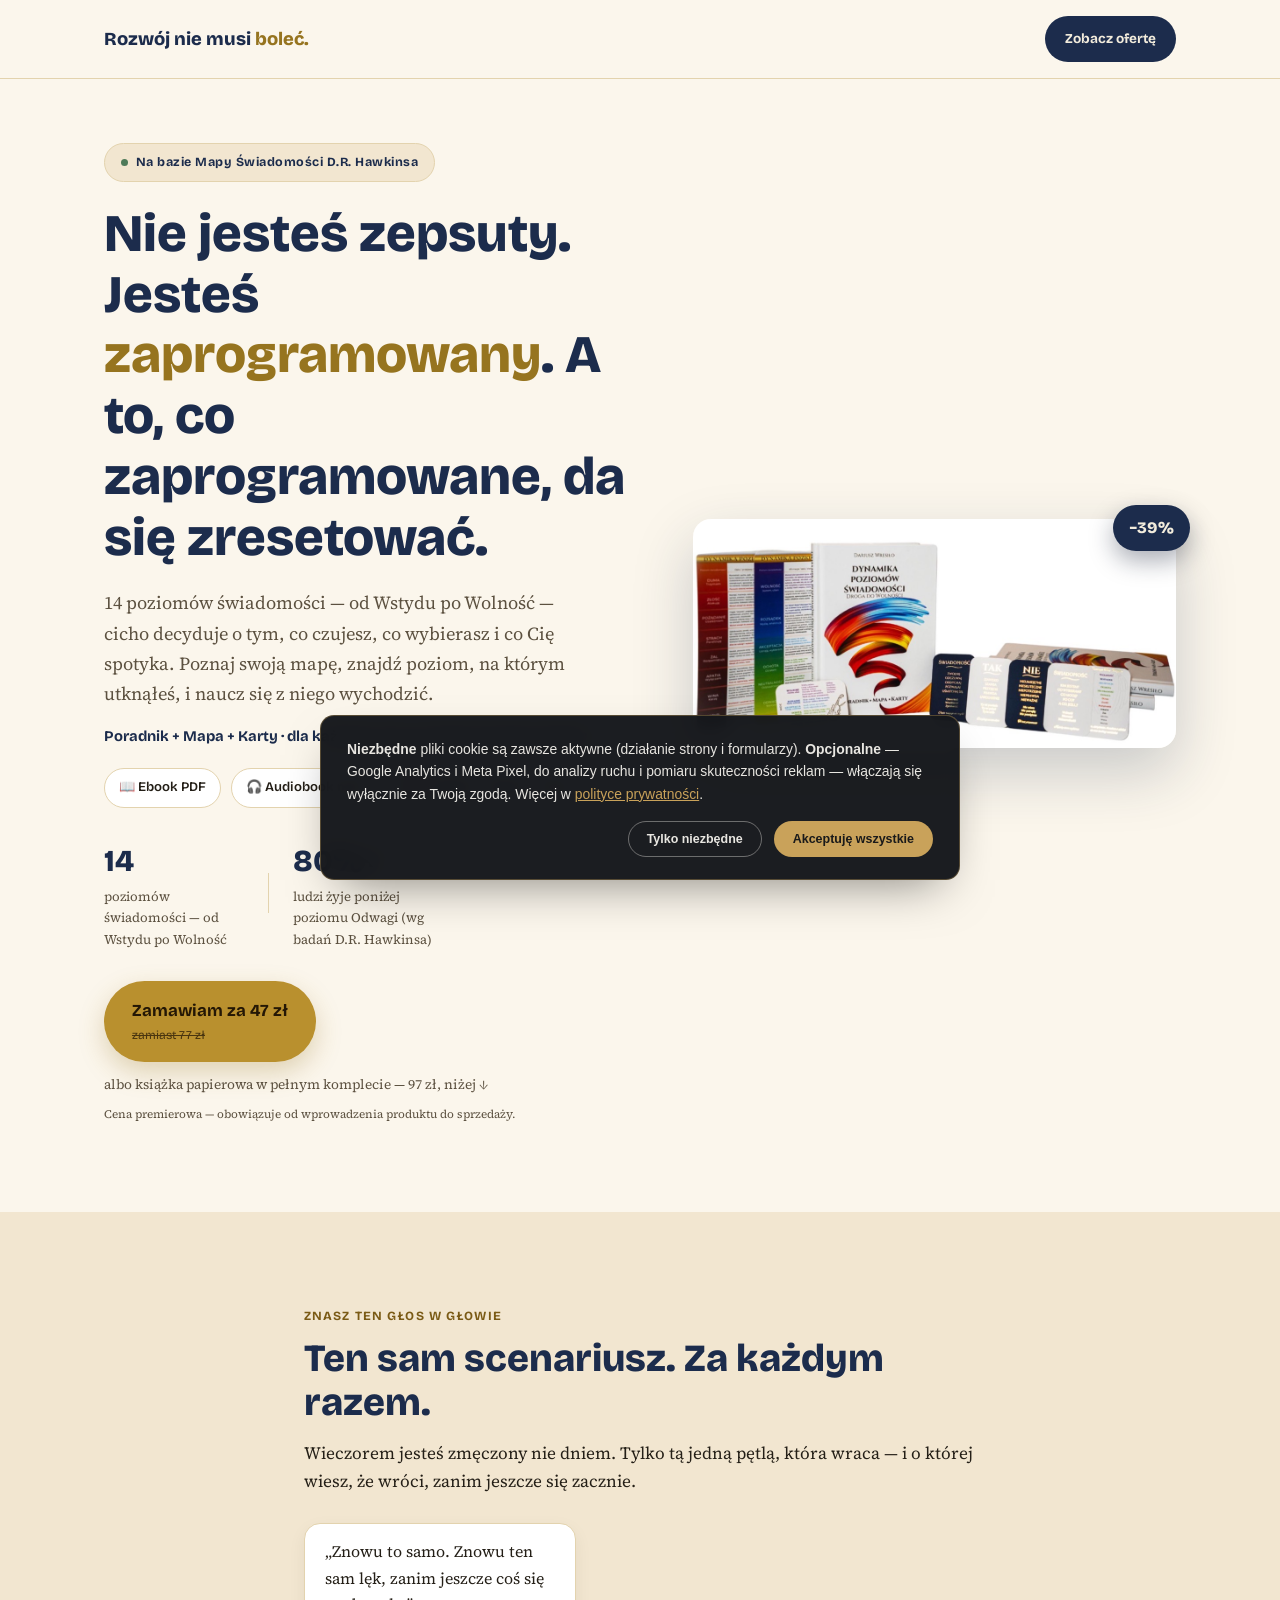
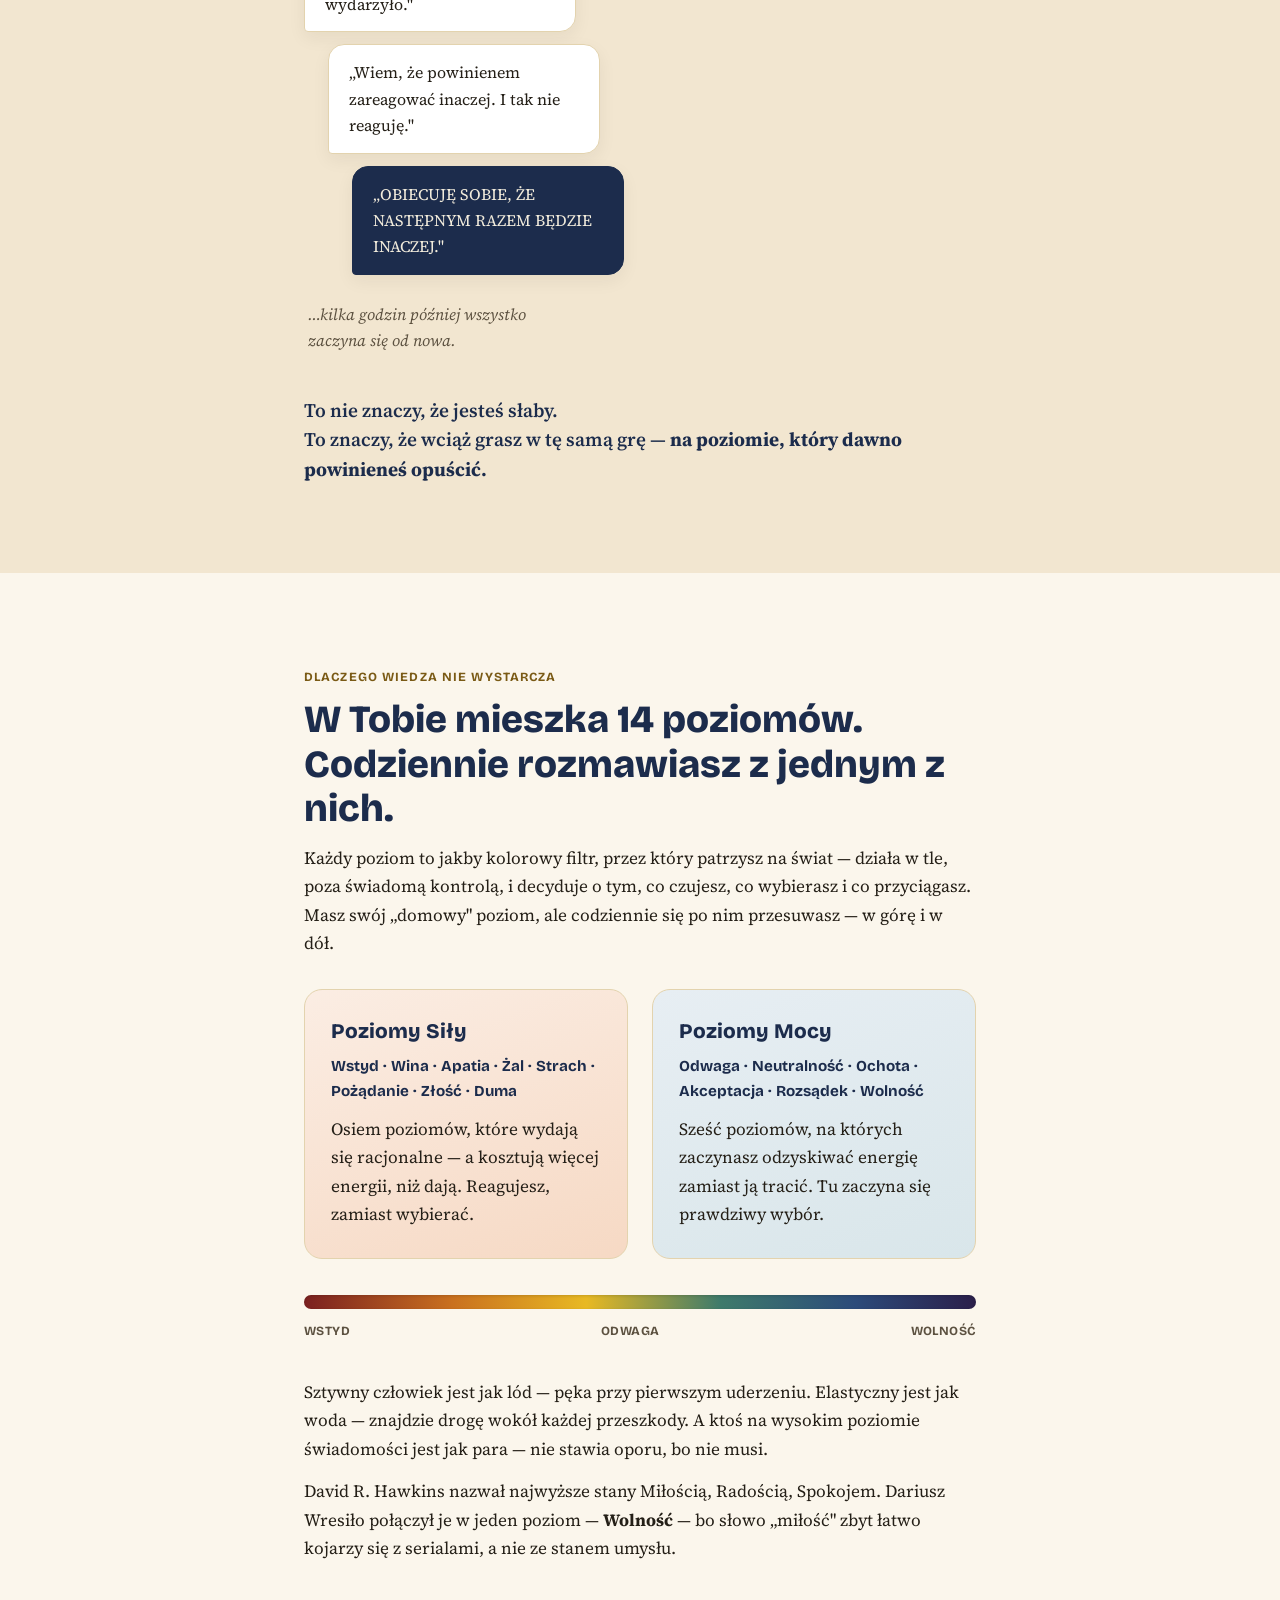
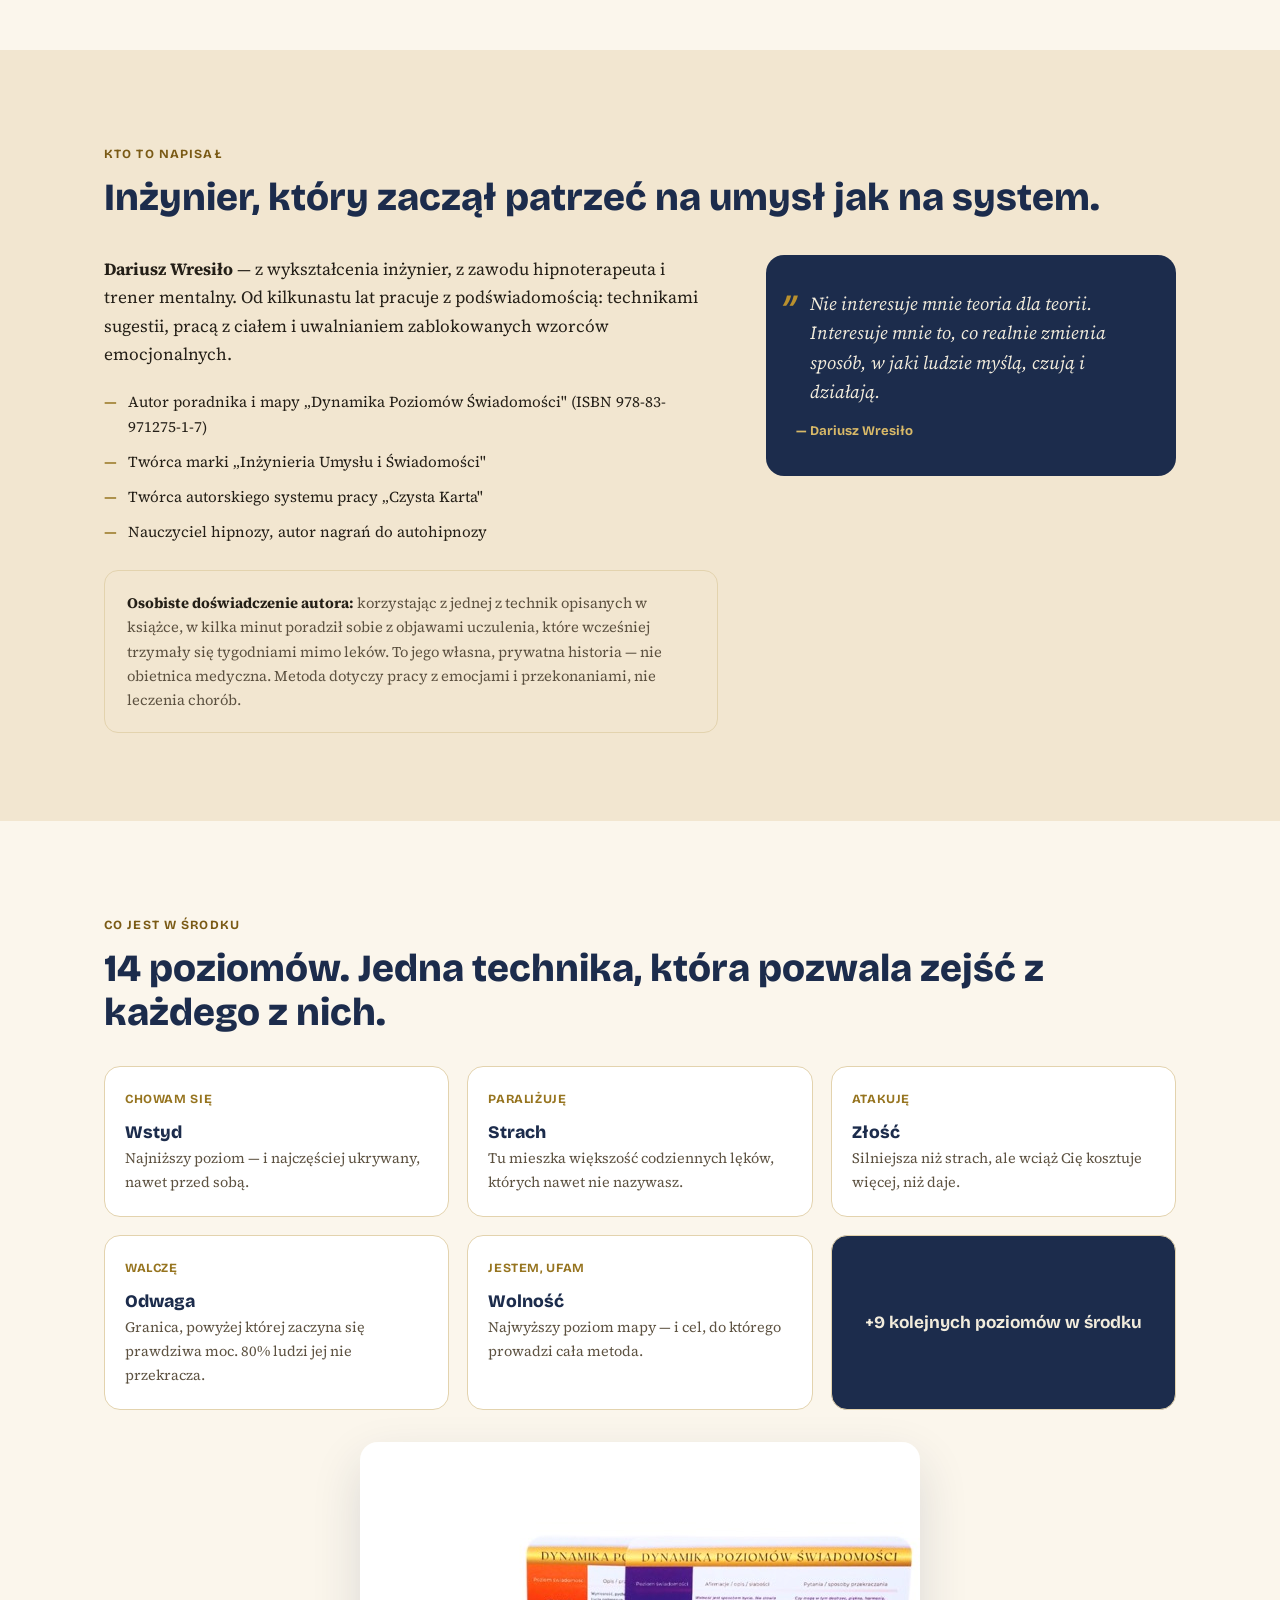
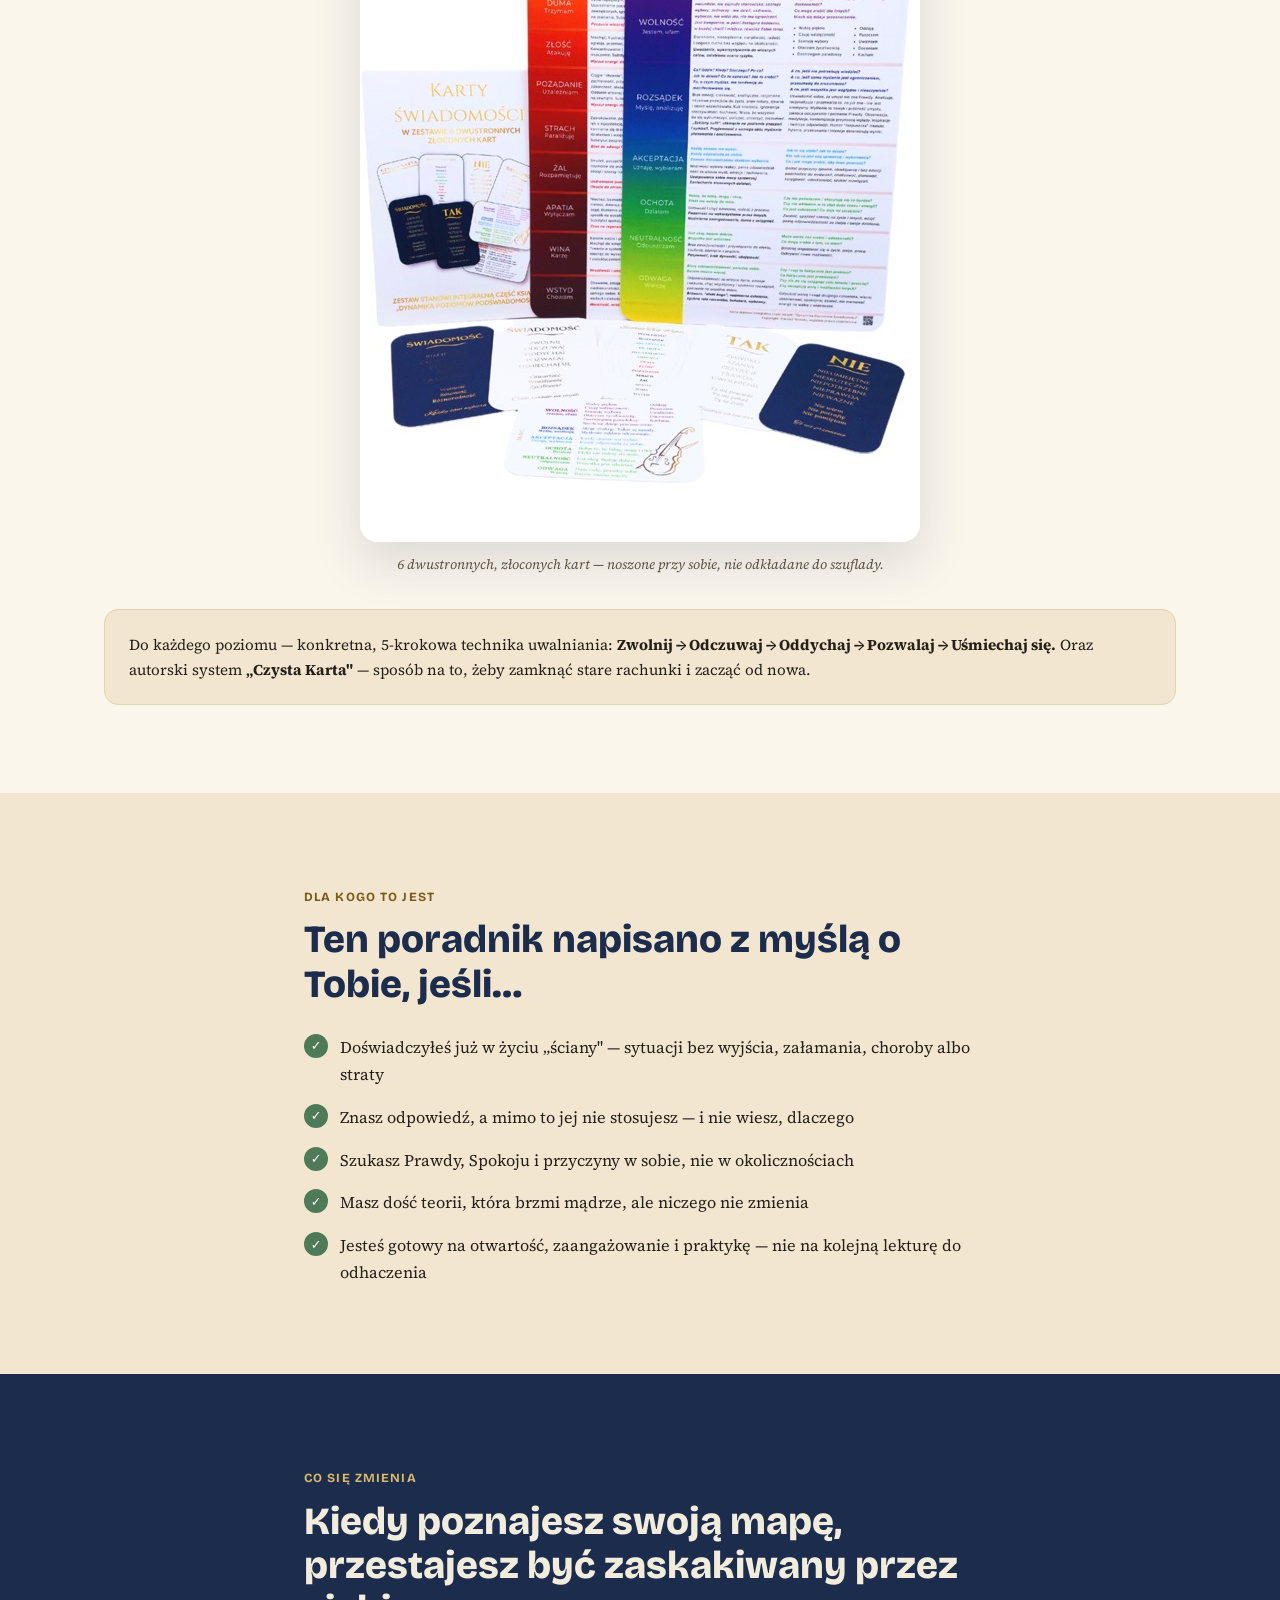
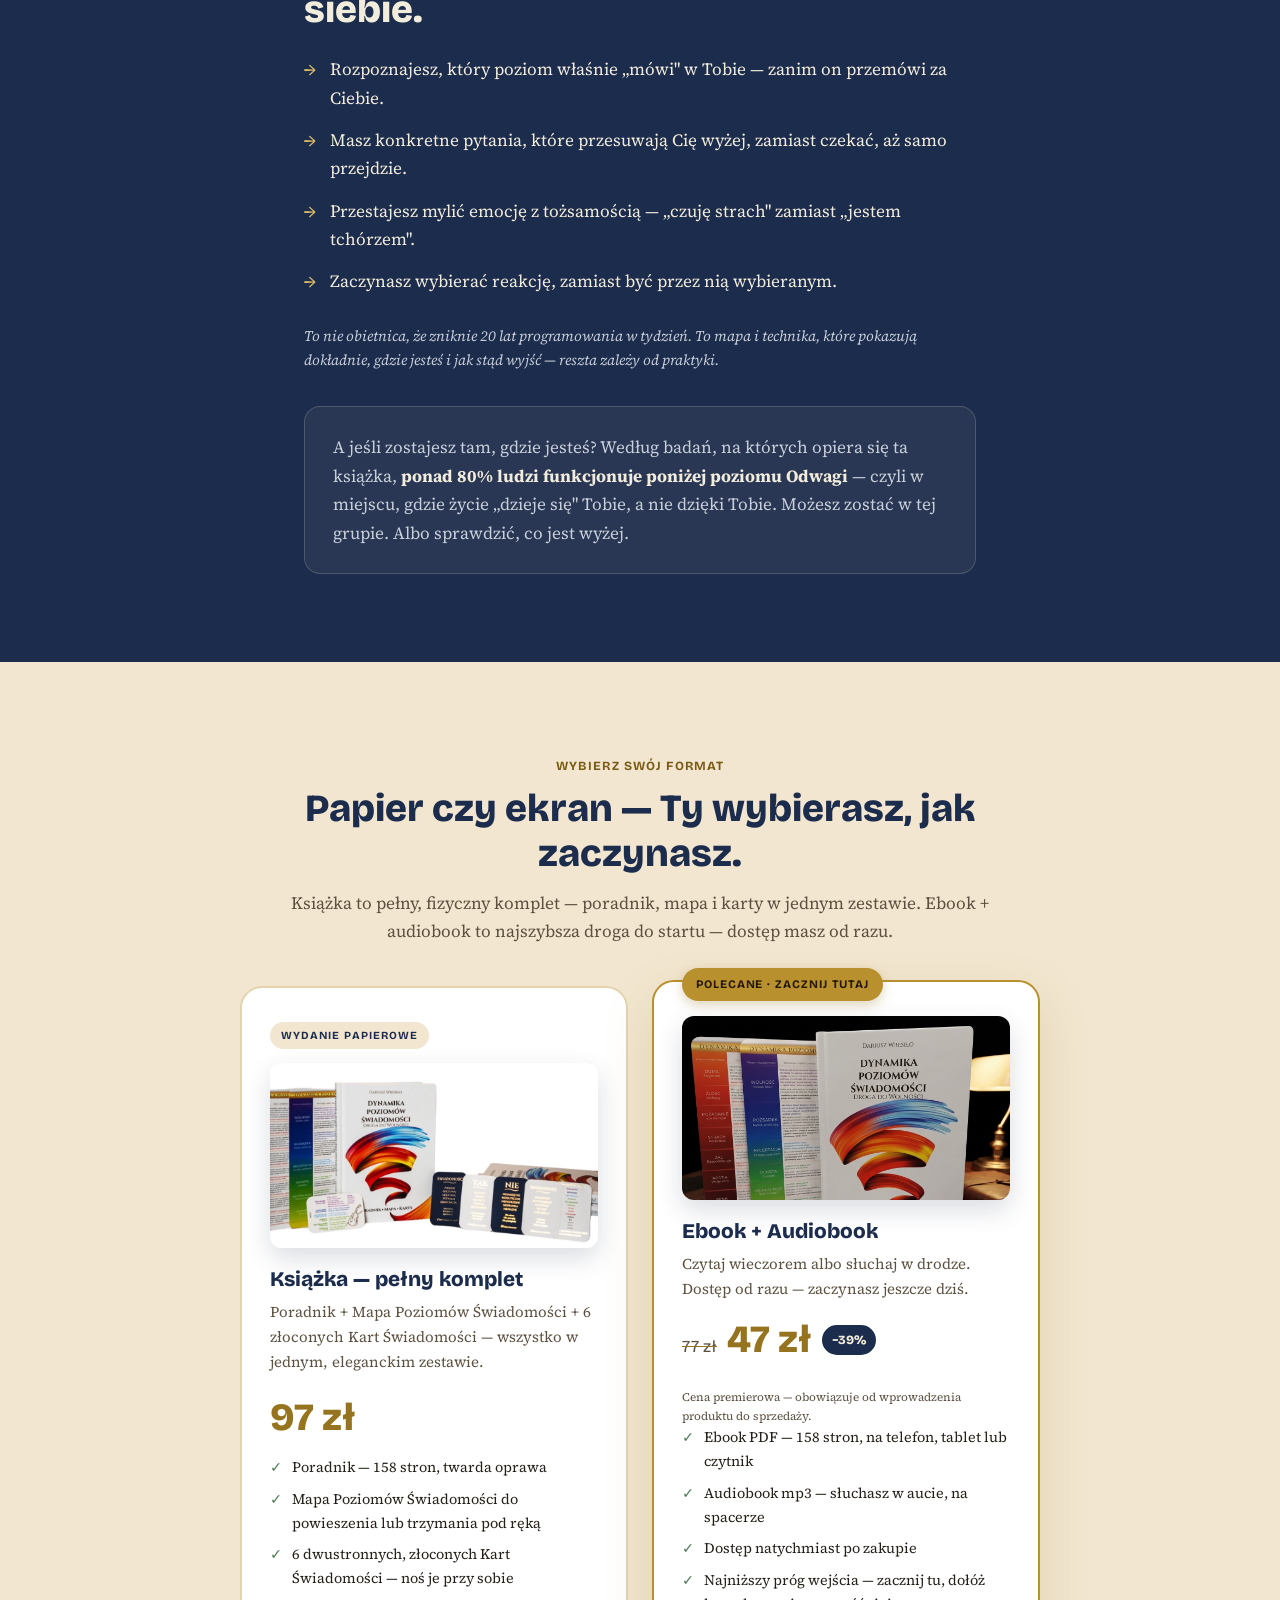
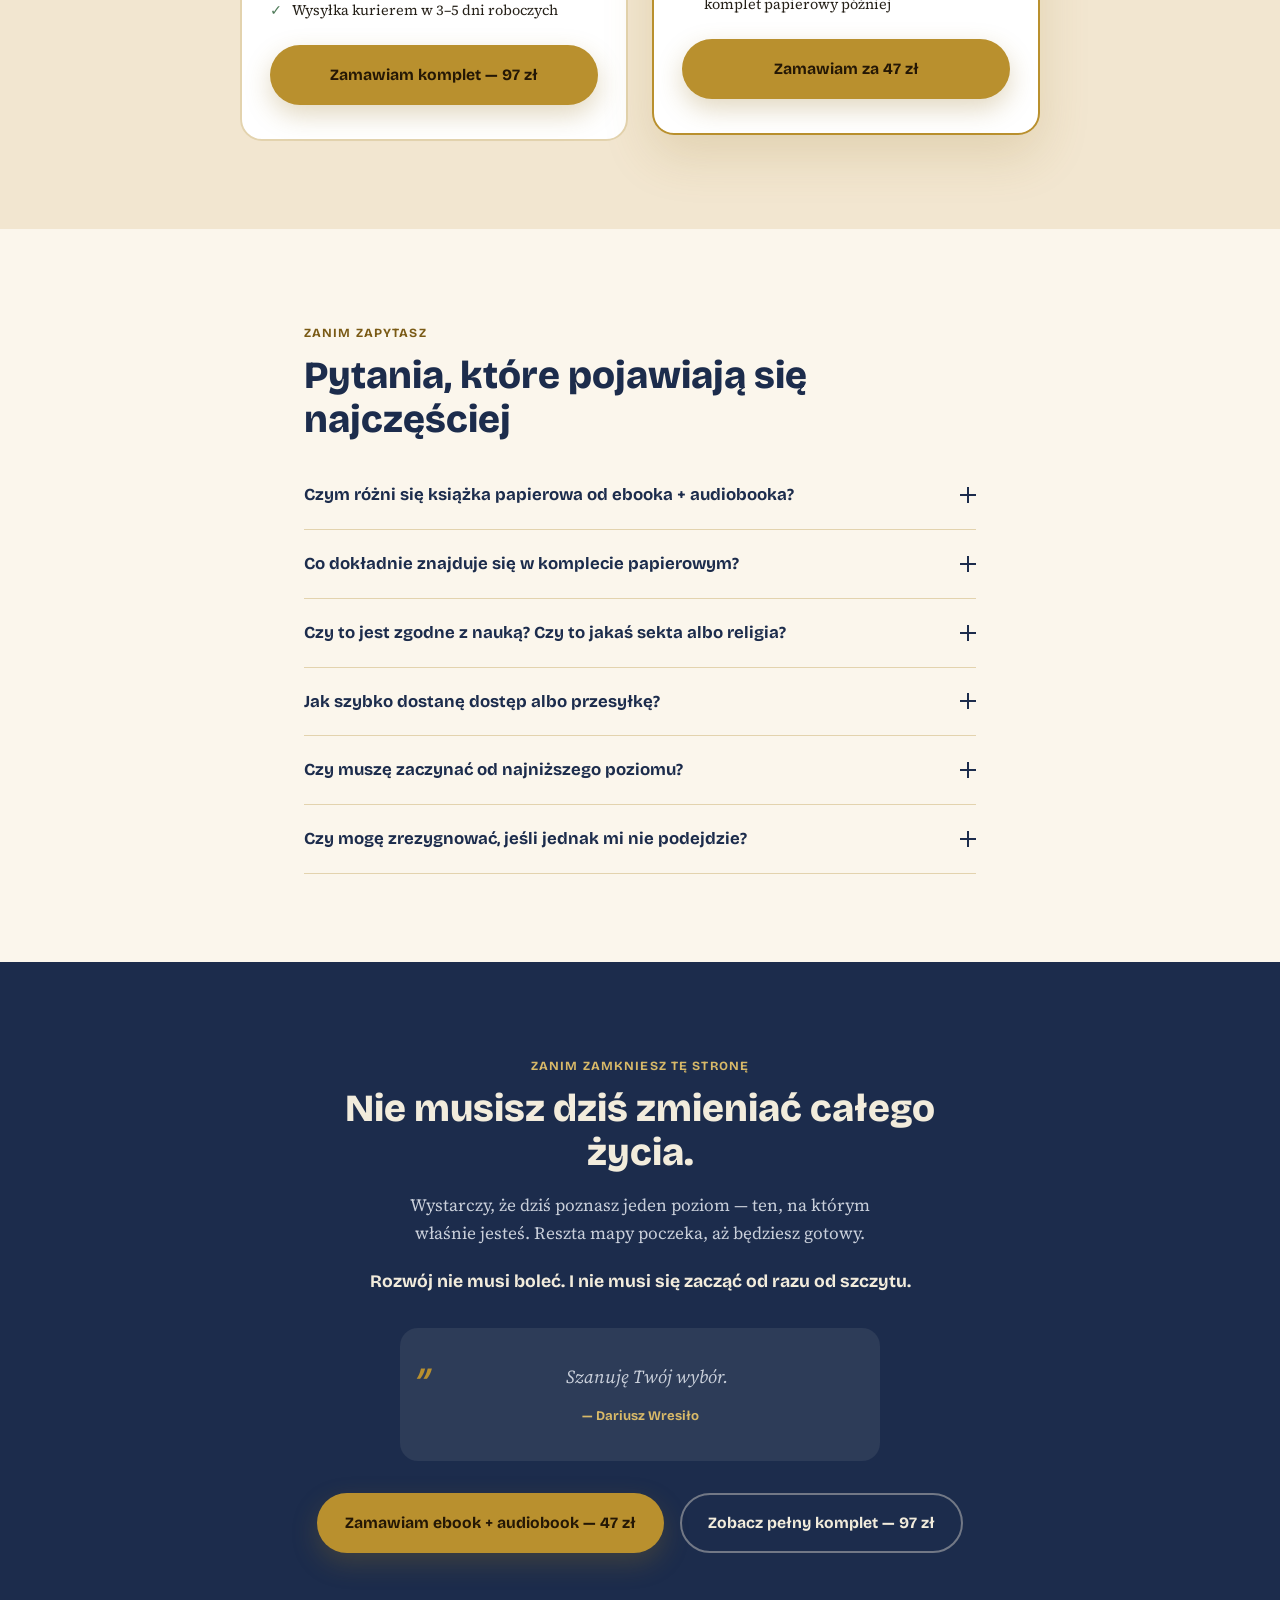
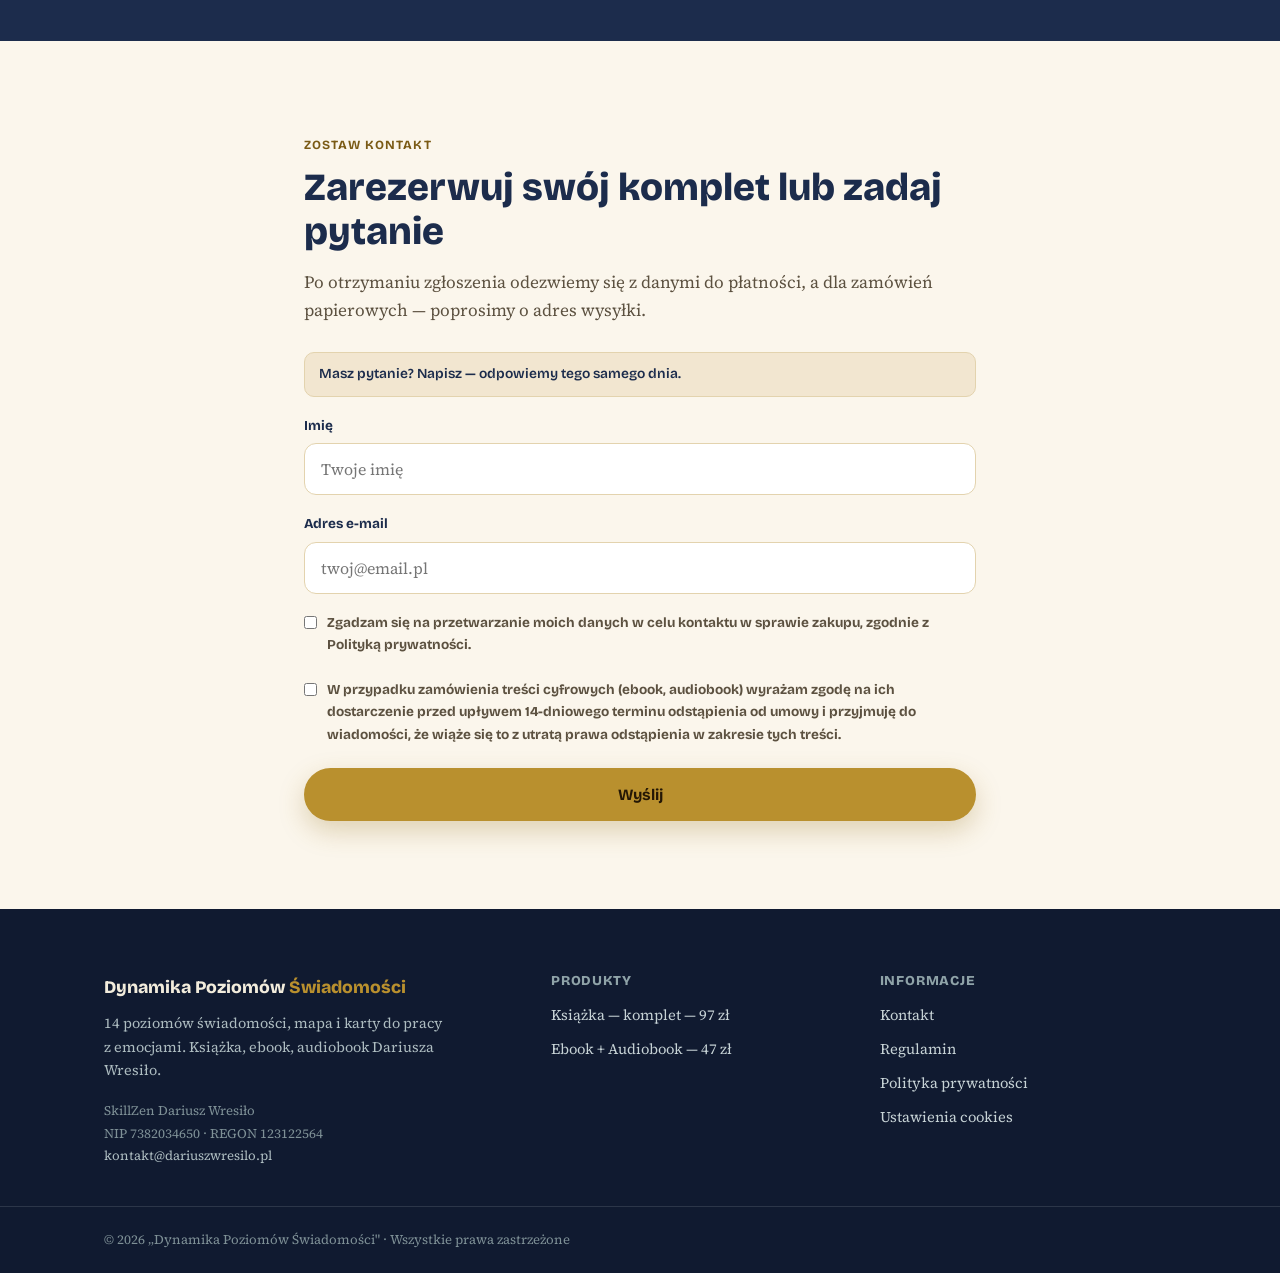
==== commit 57f29541: "Dodaj granularny baner cookies, Meta Pixel i rozszerz Google Analytics na wszystkie strony Baner coo" ====
--- a/dynamika/index.html
+++ b/dynamika/index.html
@@ -2,6 +2,24 @@
 <html lang="pl">
 <head>
 <meta charset="UTF-8">
+<script>
+window.dataLayer = window.dataLayer || [];
+function gtag(){ dataLayer.push(arguments); }
+gtag('consent', 'default', {
+  'analytics_storage': 'denied',
+  'ad_storage': 'denied',
+  'ad_user_data': 'denied',
+  'ad_personalization': 'denied'
+});
+if(localStorage.getItem('cookie_consent') === 'granted'){
+  gtag('consent', 'default', { 'analytics_storage': 'granted' });
+}
+</script>
+<script async src="https://www.googletagmanager.com/gtag/js?id=G-LL1Z4GLF9W"></script>
+<script>
+gtag('js', new Date());
+gtag('config', 'G-LL1Z4GLF9W');
+</script>
 <meta name="viewport" content="width=device-width, initial-scale=1.0">
 <title>Rozwój nie musi boleć. — Dynamika Poziomów Świadomości, poradnik Dariusza Wresiło</title>
 <meta name="description" content="14 poziomów świadomości cicho decyduje o tym, co czujesz i co wybierasz. Poznaj mechanizm, znajdź swój poziom i naucz się z niego wychodzić. Książka, ebook i audiobook Dariusza Wresiło.">
@@ -706,6 +724,7 @@
         <a href="#kontakt">Kontakt</a>
         <a href="#regulamin" data-legal="regulamin">Regulamin</a>
         <a href="#polityka" data-legal="polityka">Polityka prywatności</a>
+        <a href="#" class="cookie-settings-link">Ustawienia cookies</a>
       </div>
     </div>
   </div>
@@ -761,8 +780,8 @@
       <p style="color:#F2ECDC;font-weight:600">§6. Prawa osoby, której dane dotyczą</p>
       <p>Każda osoba ma prawo dostępu do swoich danych, ich sprostowania, usunięcia, ograniczenia przetwarzania, przenoszenia danych oraz wniesienia sprzeciwu wobec przetwarzania, a także prawo do wniesienia skargi do Prezesa Urzędu Ochrony Danych Osobowych. W celu realizacji tych praw prosimy o kontakt na adres kontakt@dariuszwresilo.pl.</p>
 
-      <p style="color:#F2ECDC;font-weight:600">§7. Plik cookies</p>
-      <p>Strona może wykorzystywać pliki cookies w celach technicznych (utrzymanie sesji, poprawne działanie formularzy) oraz analitycznych. Korzystając ze strony, Klient wyraża zgodę na wykorzystanie cookies zgodnie z ustawieniami swojej przeglądarki, które może zmienić w każdym momencie.</p>
+      <p style="color:#F2ECDC;font-weight:600">§7. Pliki cookies</p>
+      <p>Strona wykorzystuje pliki cookies niezbędne do jej działania (zawsze aktywne) oraz — wyłącznie po wyrażeniu zgody w banerze cookies — pliki analityczne (Google Analytics) i marketingowe (Meta Pixel), służące do analizy ruchu i pomiaru skuteczności reklam. Zgodę można w każdej chwili wycofać lub zmienić poprzez link „Ustawienia cookies" w stopce strony.</p>
 
       <p style="color:#8FA3A8;font-style:italic;margin-top:14px">Ostatnia aktualizacja: 2026. W sprawach dotyczących ochrony danych osobowych napisz na kontakt@dariuszwresilo.pl.</p>
     </div>
@@ -847,5 +866,66 @@
 
 })();
 </script>
+
+<div class="cc-banner" id="cookieBanner" role="dialog" aria-live="polite" aria-label="Ustawienia plików cookie">
+  <div class="cc-banner-inner">
+    <p><strong>Niezbędne</strong> pliki cookie są zawsze aktywne (działanie strony i formularzy). <strong>Opcjonalne</strong> — Google Analytics i Meta Pixel, do analizy ruchu i pomiaru skuteczności reklam — włączają się wyłącznie za Twoją zgodą. Więcej w <a href="#polityka" data-legal="polityka">polityce prywatności</a>.</p>
+    <div class="cc-banner-actions">
+      <button type="button" class="cc-btn cc-btn-outline" id="cookieNecessaryOnly">Tylko niezbędne</button>
+      <button type="button" class="cc-btn cc-btn-accent" id="cookieAcceptAll">Akceptuję wszystkie</button>
+    </div>
+  </div>
+</div>
+<style>
+.cc-banner{ position:fixed; left:20px; right:20px; bottom:20px; z-index:9999; max-width:640px; margin:0 auto; background:rgba(20,22,26,0.97); backdrop-filter:blur(10px); border:1px solid rgba(201,162,90,0.35); border-radius:14px; padding:22px 26px; box-shadow:0 20px 50px -20px rgba(0,0,0,0.5); transform:translateY(140%); opacity:0; transition:transform .4s ease, opacity .4s ease; pointer-events:none; font-family:-apple-system,BlinkMacSystemFont,"Segoe UI",Roboto,Arial,sans-serif; }
+.cc-banner.is-visible{ transform:translateY(0); opacity:1; pointer-events:auto; }
+.cc-banner-inner p{ font-size:0.87rem; color:#e8e6e1; line-height:1.6; margin:0 0 16px; }
+.cc-banner-inner p a{ color:#c9a25a; text-decoration:underline; }
+.cc-banner-actions{ display:flex; gap:12px; justify-content:flex-end; flex-wrap:wrap; }
+.cc-btn{ font-family:inherit; font-size:0.78rem; font-weight:600; padding:10px 18px; border-radius:999px; cursor:pointer; border:1px solid transparent; transition:opacity .15s; }
+.cc-btn:hover{ opacity:0.85; }
+.cc-btn-outline{ background:transparent; border-color:rgba(232,230,225,0.4); color:#e8e6e1; }
+.cc-btn-accent{ background:#c9a25a; color:#1a1a1a; }
+@media(max-width:600px){ .cc-banner{ left:12px; right:12px; bottom:12px; padding:18px 20px; } .cc-banner-actions{ justify-content:stretch; } .cc-btn{ flex:1; text-align:center; } }
+</style>
+<script>
+(function(){
+  var cookieBanner = document.getElementById('cookieBanner');
+  var cookieConsent = localStorage.getItem('cookie_consent');
+
+  function loadMetaPixel(){
+    if(window.fbq) return;
+    var pixelId = '2106886550205962';
+    !function(f,b,e,v,n,t,s){if(f.fbq)return;n=f.fbq=function(){n.callMethod?
+    n.callMethod.apply(n,arguments):n.queue.push(arguments)};if(!f._fbq)f._fbq=n;
+    n.push=n;n.loaded=!0;n.version='2.0';n.queue=[];t=b.createElement(e);t.async=!0;
+    t.src=v;s=b.getElementsByTagName(e)[0];s.parentNode.insertBefore(t,s)}(window,
+    document,'script','https://connect.facebook.net/en_US/fbevents.js');
+    fbq('init', pixelId);
+    fbq('track', 'PageView');
+  }
+  function grantOptionalCookies(){
+    gtag('consent', 'update', { 'analytics_storage': 'granted' });
+    loadMetaPixel();
+  }
+  if(!cookieConsent){
+    setTimeout(function(){ cookieBanner.classList.add('is-visible'); }, 800);
+  } else if(cookieConsent === 'granted'){
+    grantOptionalCookies();
+  }
+  document.getElementById('cookieAcceptAll').addEventListener('click', function(){
+    localStorage.setItem('cookie_consent', 'granted');
+    grantOptionalCookies();
+    cookieBanner.classList.remove('is-visible');
+  });
+  document.getElementById('cookieNecessaryOnly').addEventListener('click', function(){
+    localStorage.setItem('cookie_consent', 'denied');
+    cookieBanner.classList.remove('is-visible');
+  });
+  document.querySelectorAll('.cookie-settings-link').forEach(function(link){
+    link.addEventListener('click', function(e){ e.preventDefault(); cookieBanner.classList.add('is-visible'); });
+  });
+})();
+</script>
 </body>
 </html>
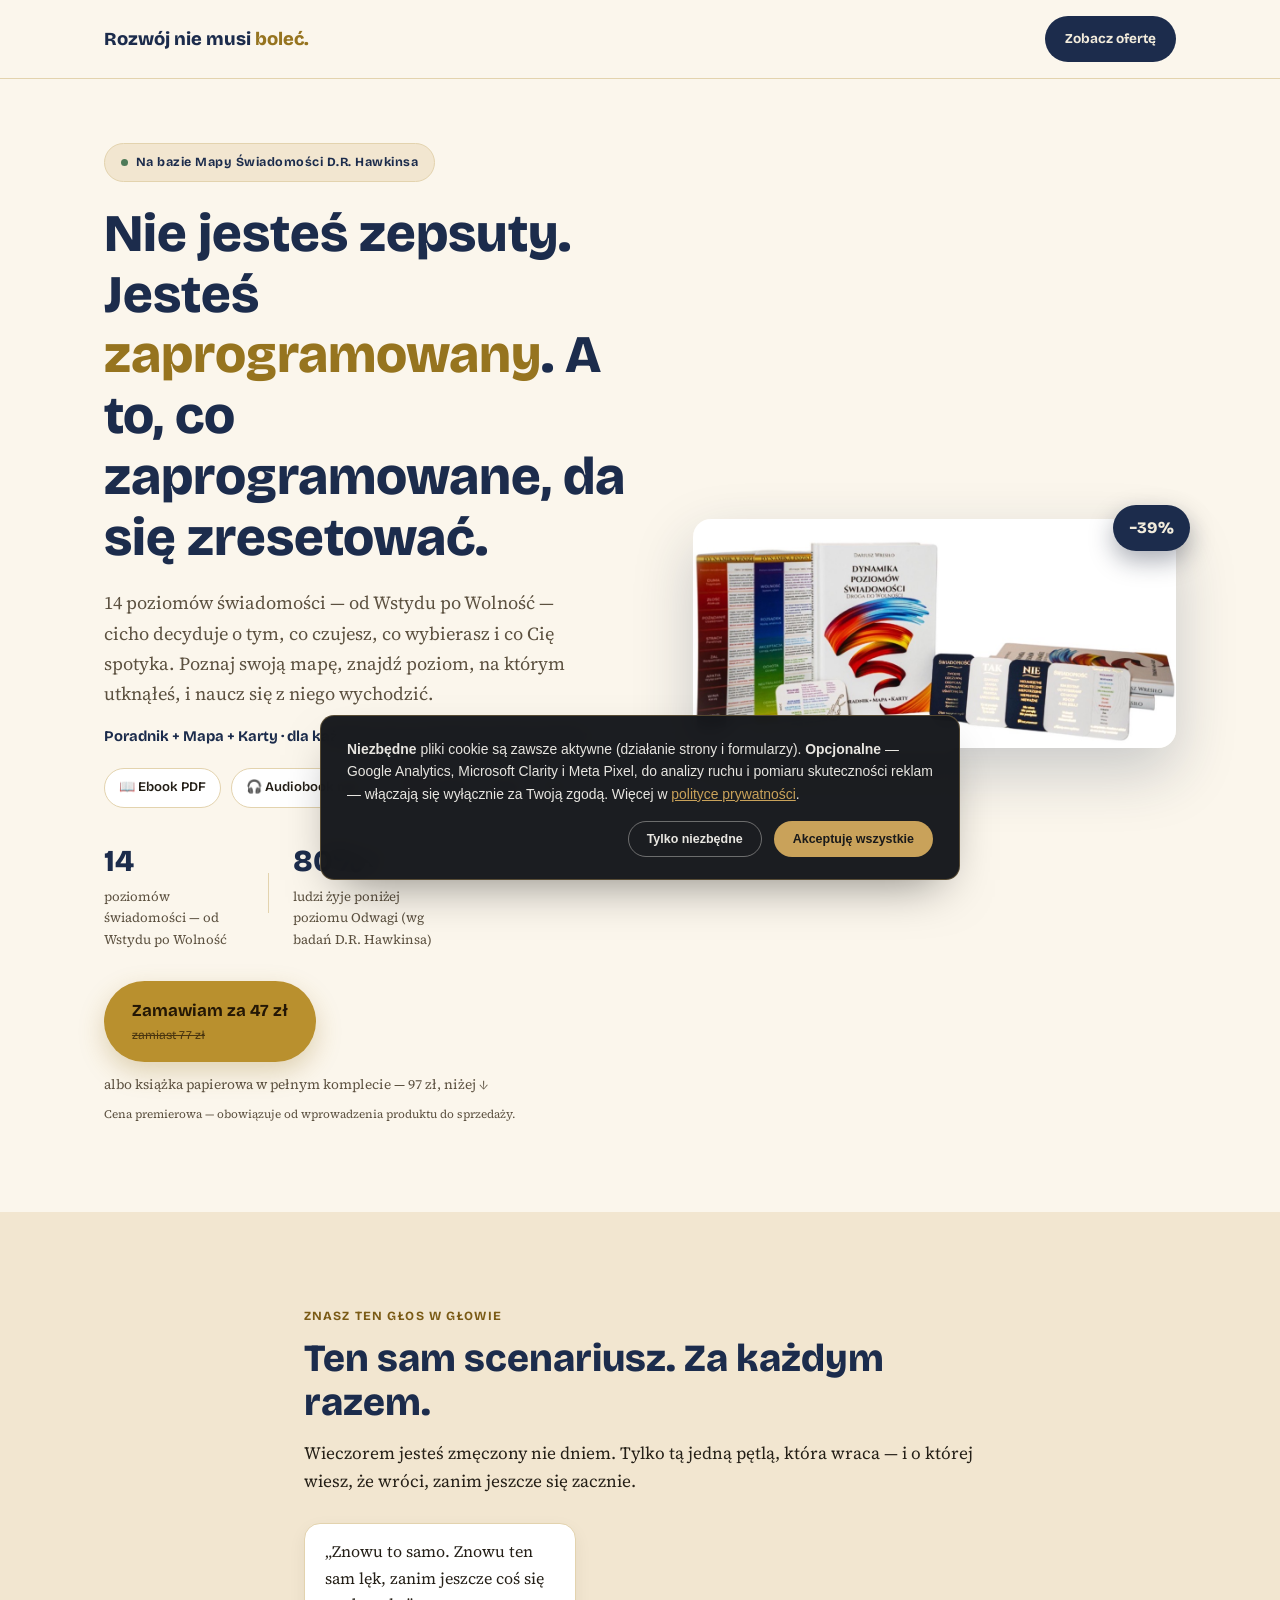
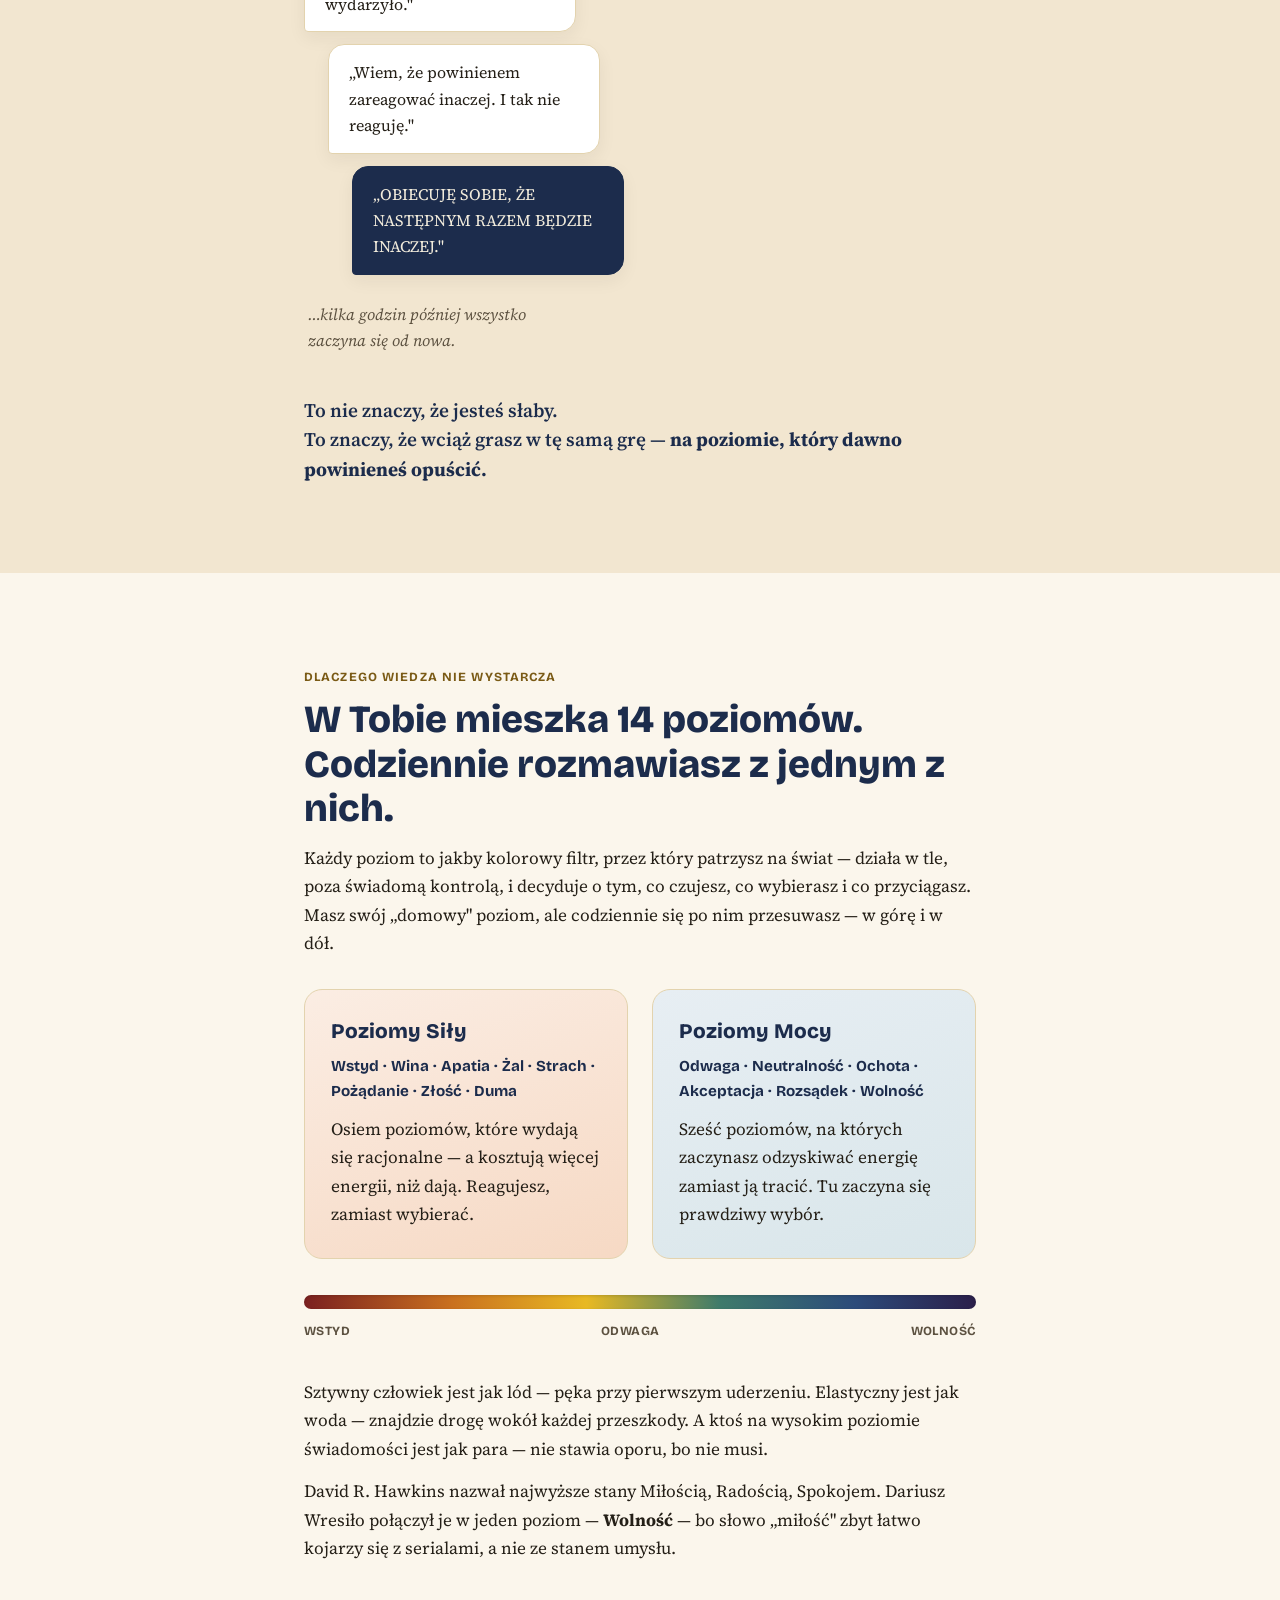
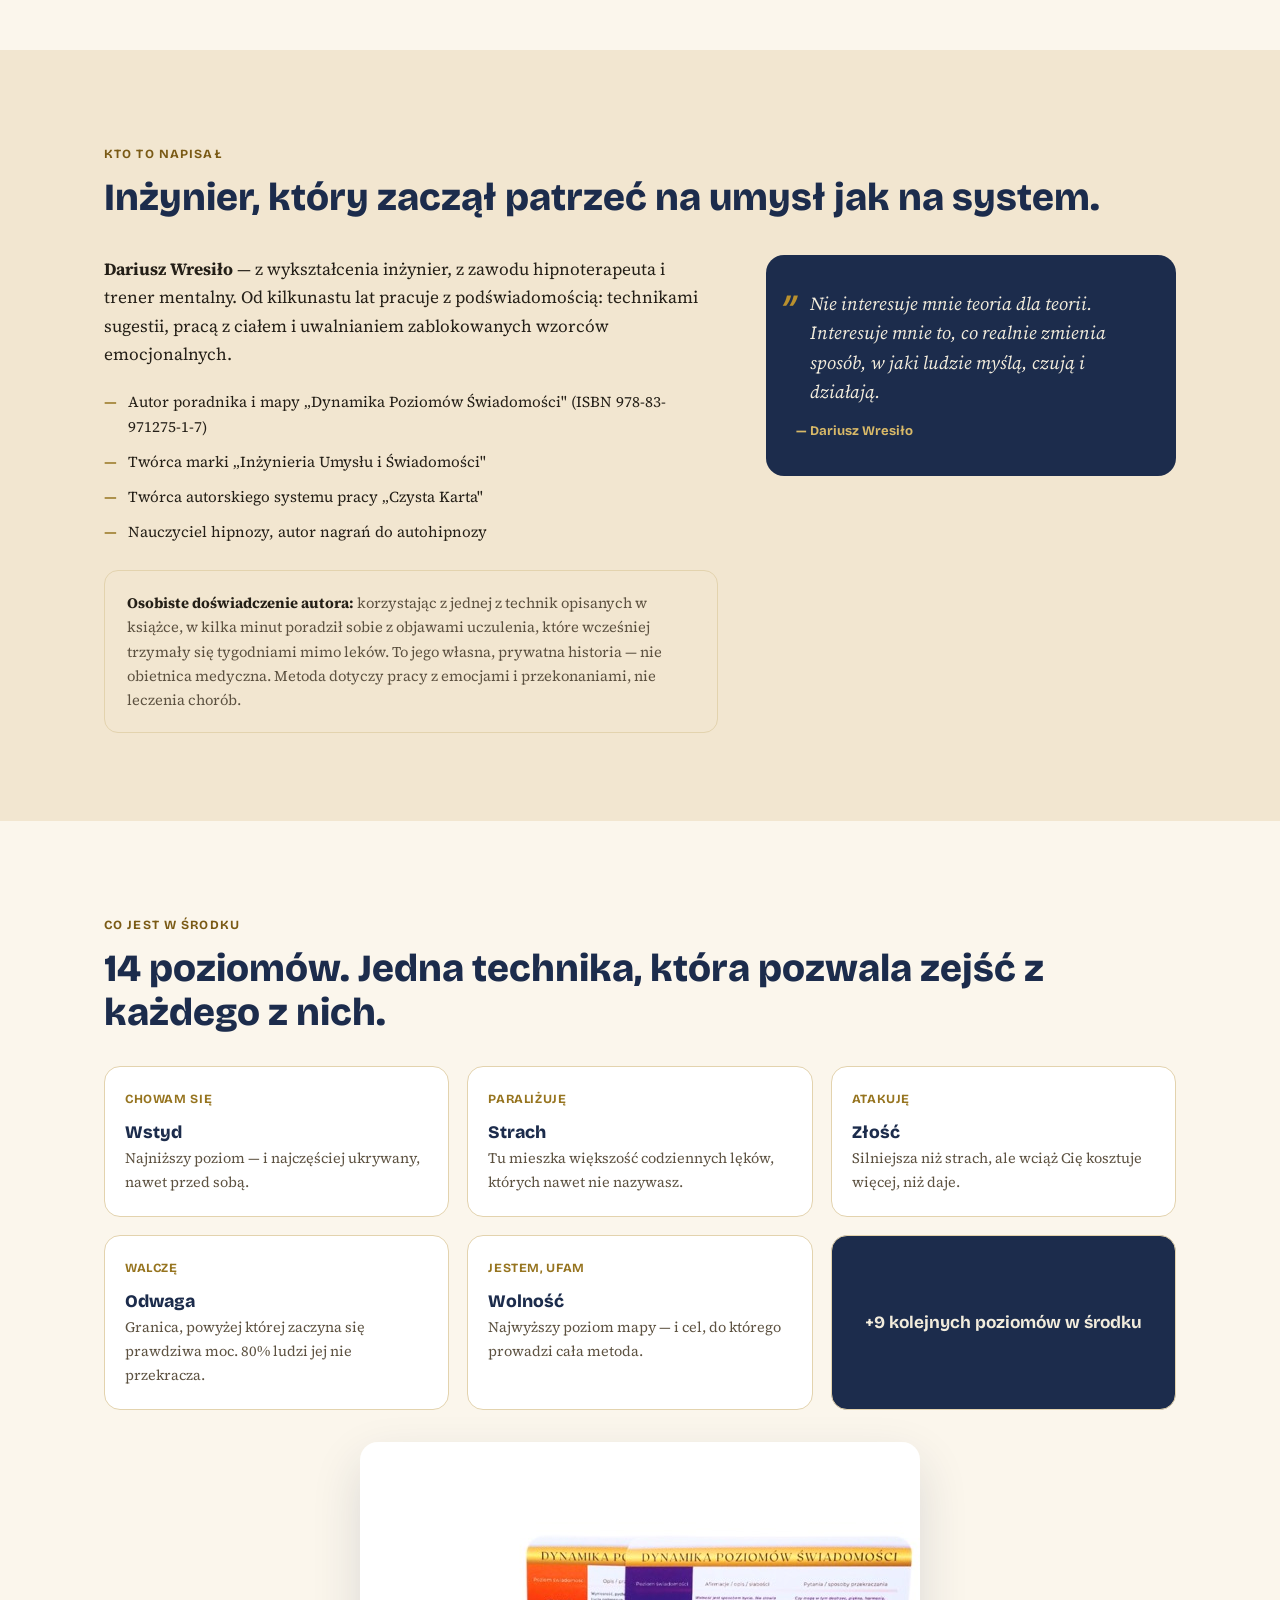
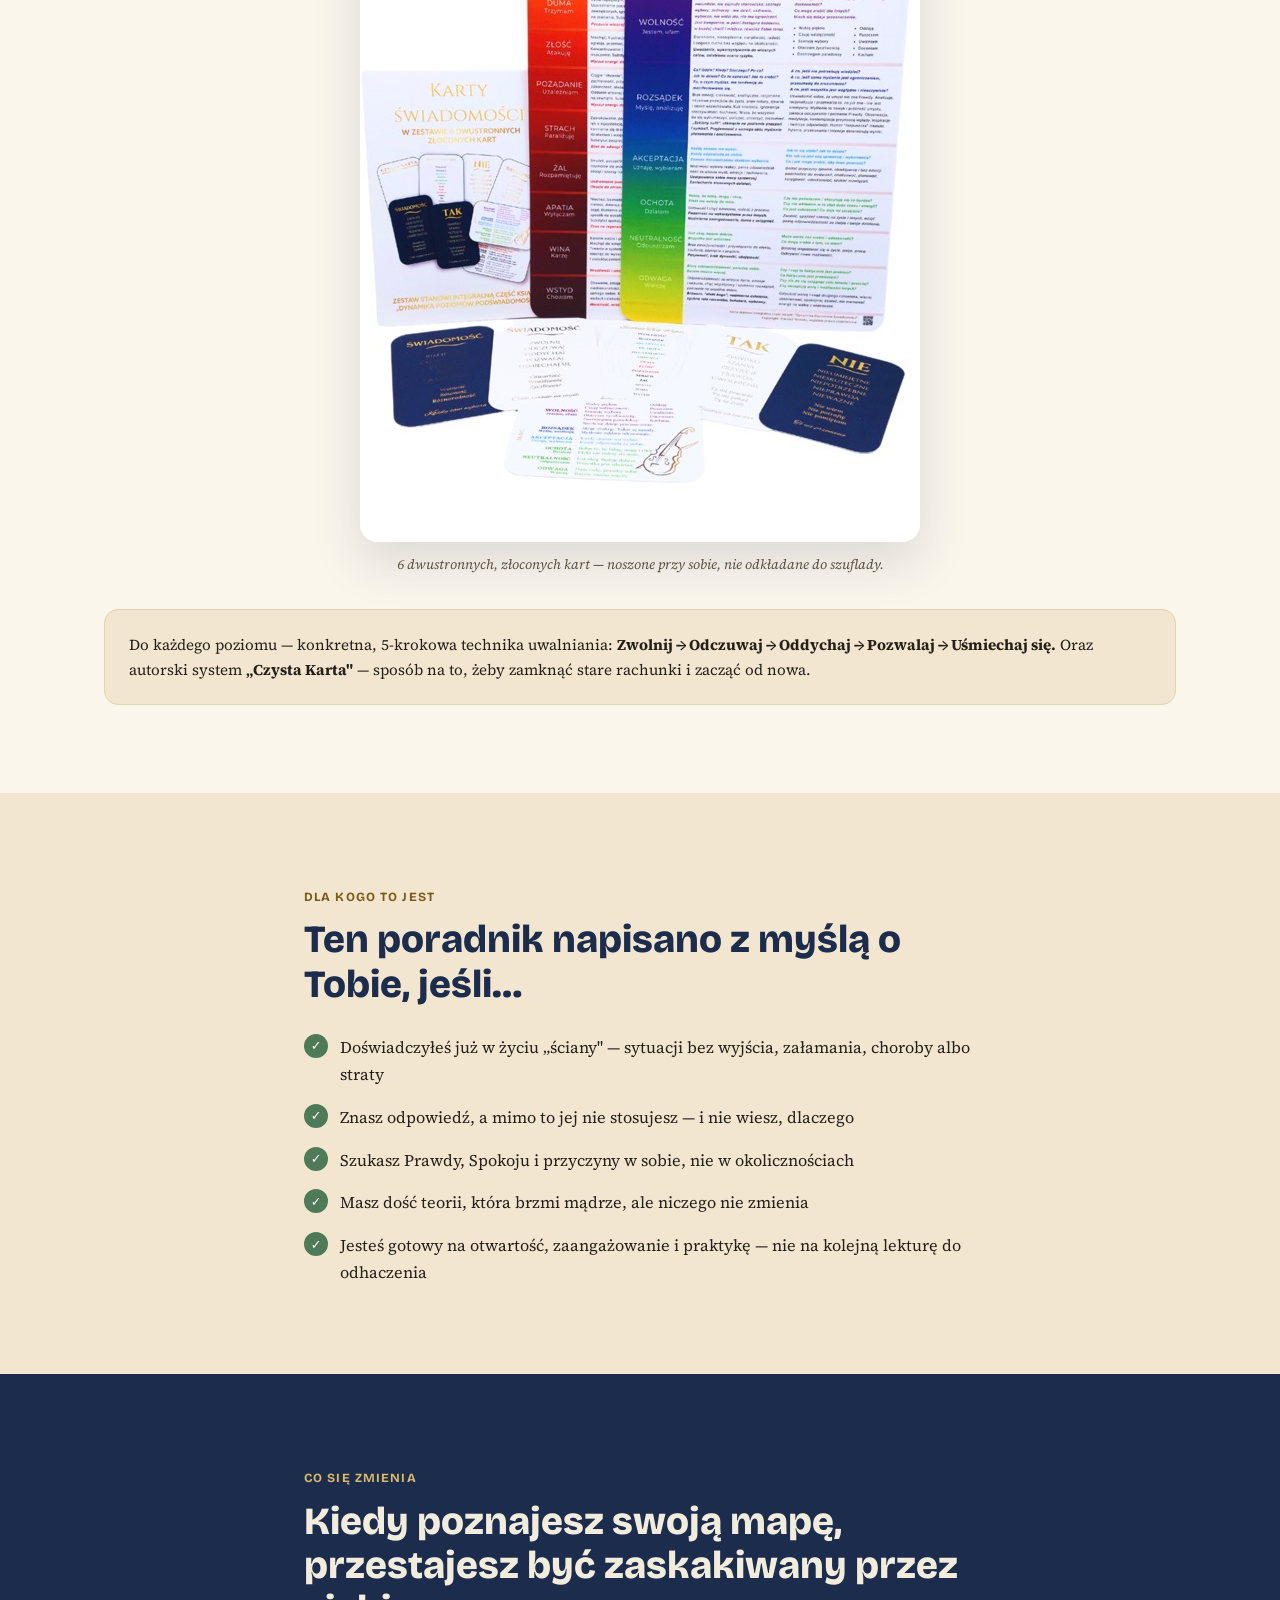
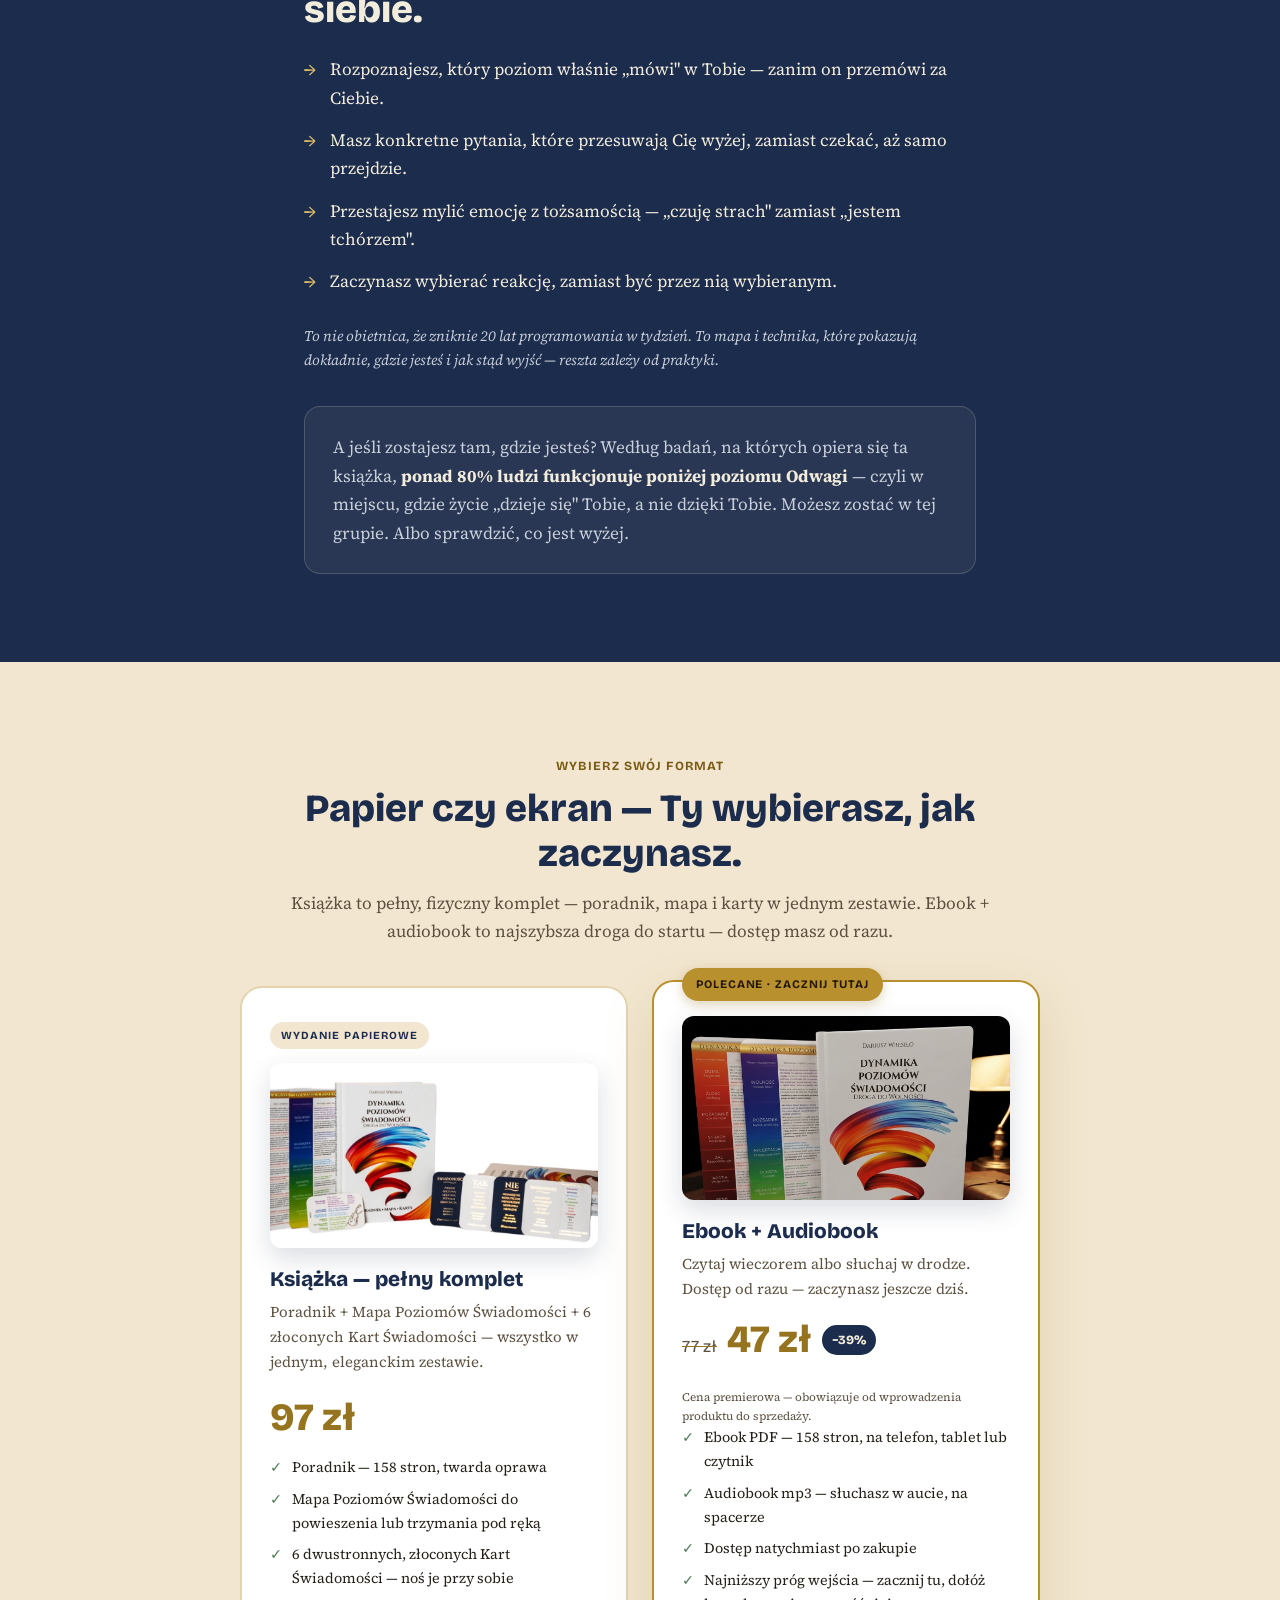
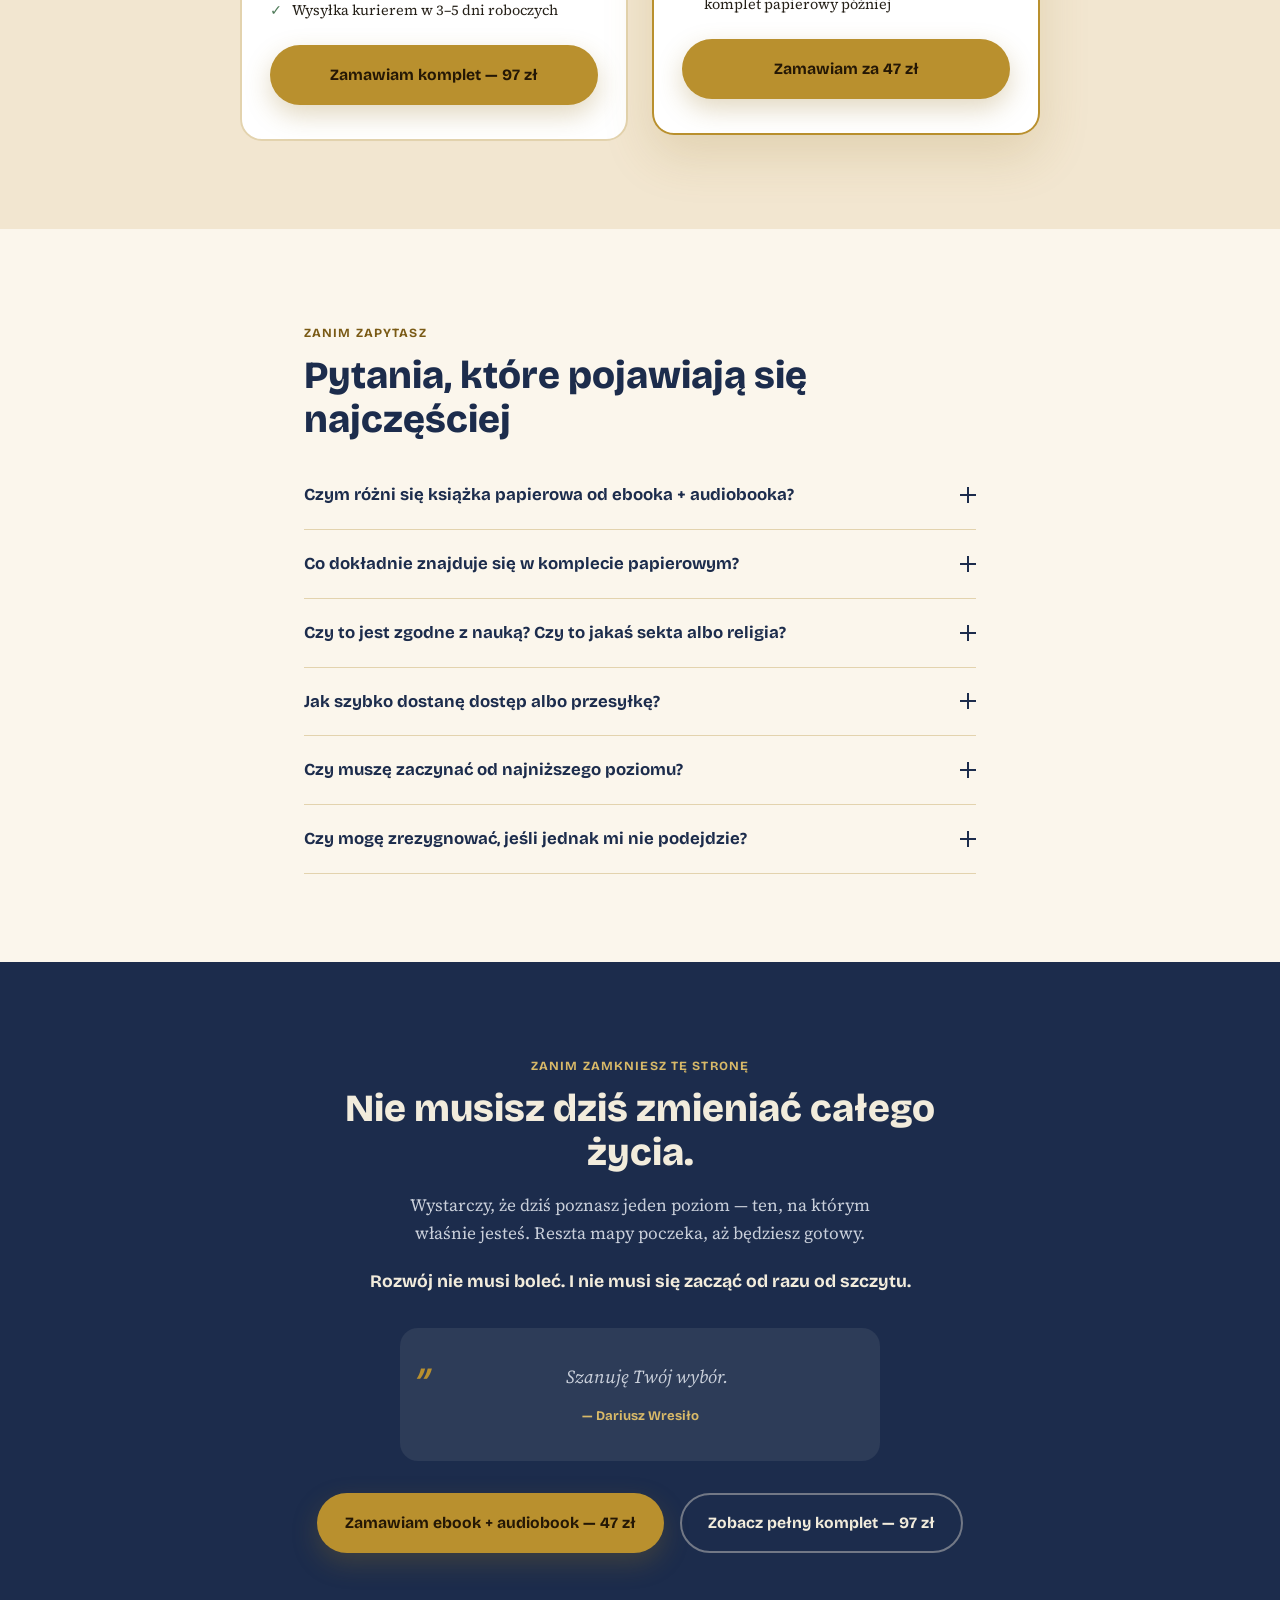
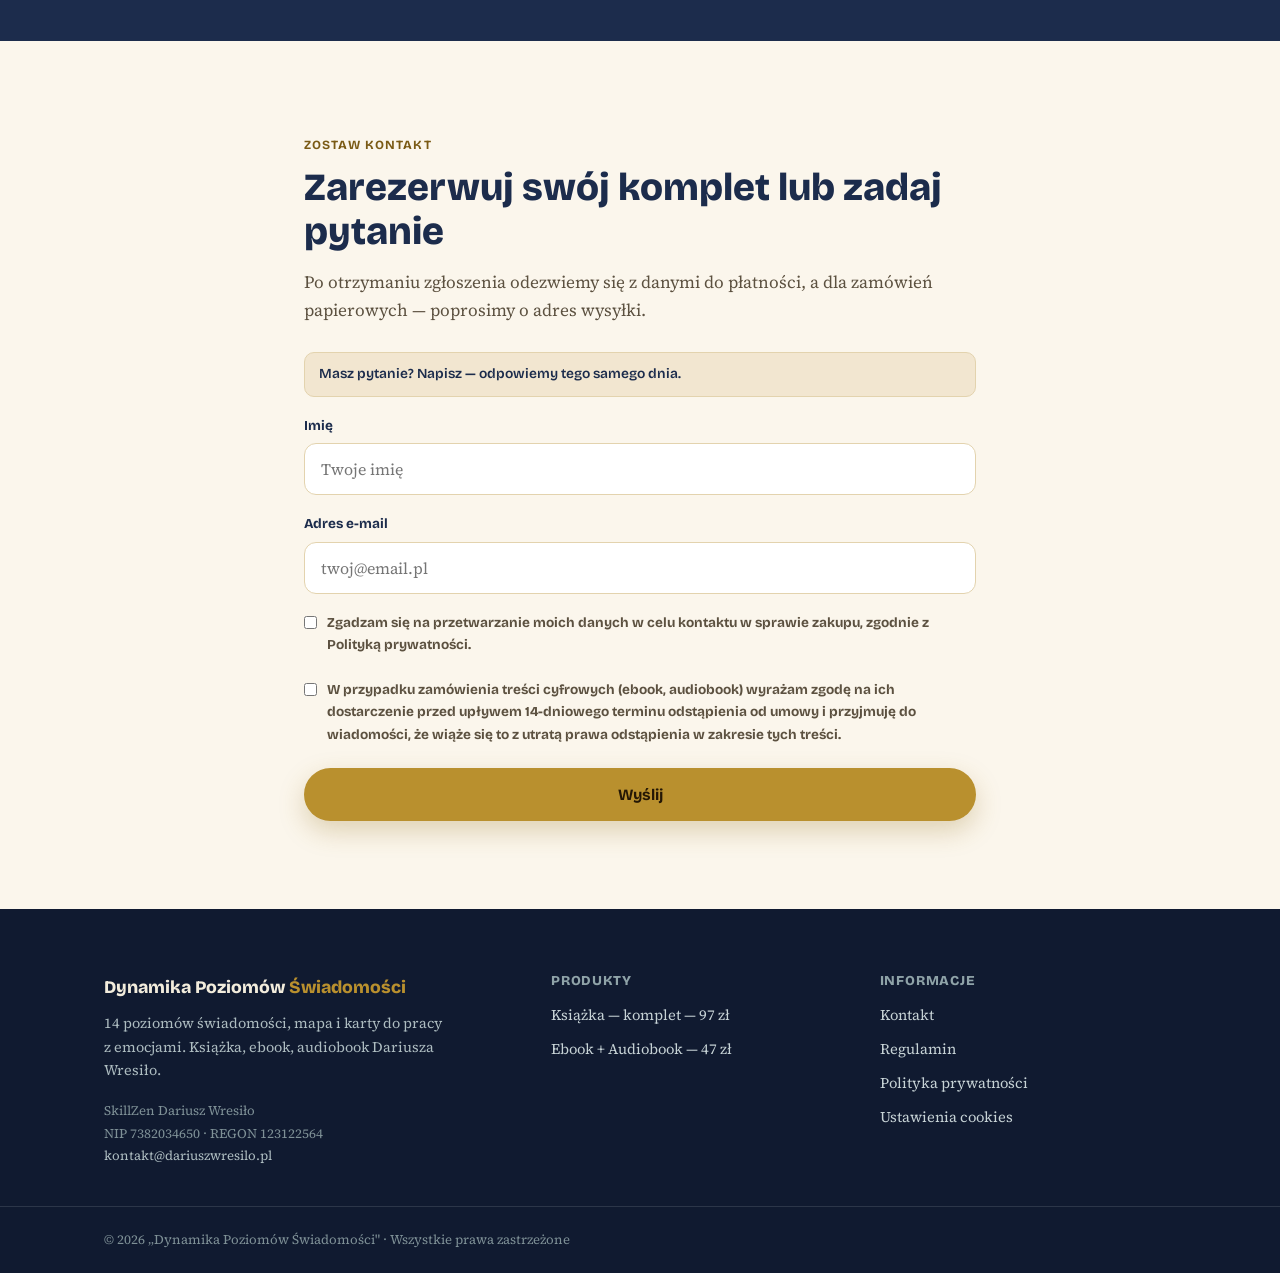
==== commit b904919b: "Dodaj Microsoft Clarity na całej stronie, zgodnie z banerem zgody na cookies; zaktualizuj polityki p" ====
--- a/dynamika/index.html
+++ b/dynamika/index.html
@@ -781,7 +781,7 @@
       <p>Każda osoba ma prawo dostępu do swoich danych, ich sprostowania, usunięcia, ograniczenia przetwarzania, przenoszenia danych oraz wniesienia sprzeciwu wobec przetwarzania, a także prawo do wniesienia skargi do Prezesa Urzędu Ochrony Danych Osobowych. W celu realizacji tych praw prosimy o kontakt na adres kontakt@dariuszwresilo.pl.</p>
 
       <p style="color:#F2ECDC;font-weight:600">§7. Pliki cookies</p>
-      <p>Strona wykorzystuje pliki cookies niezbędne do jej działania (zawsze aktywne) oraz — wyłącznie po wyrażeniu zgody w banerze cookies — pliki analityczne (Google Analytics) i marketingowe (Meta Pixel), służące do analizy ruchu i pomiaru skuteczności reklam. Zgodę można w każdej chwili wycofać lub zmienić poprzez link „Ustawienia cookies" w stopce strony.</p>
+      <p>Strona wykorzystuje pliki cookies niezbędne do jej działania (zawsze aktywne) oraz — wyłącznie po wyrażeniu zgody w banerze cookies — pliki analityczne (Google Analytics, Microsoft Clarity) i marketingowe (Meta Pixel), służące do analizy ruchu i pomiaru skuteczności reklam. Zgodę można w każdej chwili wycofać lub zmienić poprzez link „Ustawienia cookies" w stopce strony.</p>
 
       <p style="color:#8FA3A8;font-style:italic;margin-top:14px">Ostatnia aktualizacja: 2026. W sprawach dotyczących ochrony danych osobowych napisz na kontakt@dariuszwresilo.pl.</p>
     </div>
@@ -869,7 +869,7 @@
 
 <div class="cc-banner" id="cookieBanner" role="dialog" aria-live="polite" aria-label="Ustawienia plików cookie">
   <div class="cc-banner-inner">
-    <p><strong>Niezbędne</strong> pliki cookie są zawsze aktywne (działanie strony i formularzy). <strong>Opcjonalne</strong> — Google Analytics i Meta Pixel, do analizy ruchu i pomiaru skuteczności reklam — włączają się wyłącznie za Twoją zgodą. Więcej w <a href="#polityka" data-legal="polityka">polityce prywatności</a>.</p>
+    <p><strong>Niezbędne</strong> pliki cookie są zawsze aktywne (działanie strony i formularzy). <strong>Opcjonalne</strong> — Google Analytics, Microsoft Clarity i Meta Pixel, do analizy ruchu i pomiaru skuteczności reklam — włączają się wyłącznie za Twoją zgodą. Więcej w <a href="#polityka" data-legal="polityka">polityce prywatności</a>.</p>
     <div class="cc-banner-actions">
       <button type="button" class="cc-btn cc-btn-outline" id="cookieNecessaryOnly">Tylko niezbędne</button>
       <button type="button" class="cc-btn cc-btn-accent" id="cookieAcceptAll">Akceptuję wszystkie</button>
@@ -904,9 +904,18 @@
     fbq('init', pixelId);
     fbq('track', 'PageView');
   }
+  function loadClarity(){
+    if(window.clarity) return;
+    (function(c,l,a,r,i,t,y){
+      c[a]=c[a]||function(){(c[a].q=c[a].q||[]).push(arguments)};
+      t=l.createElement(r);t.async=1;t.src="https://www.clarity.ms/tag/"+i;
+      y=l.getElementsByTagName(r)[0];y.parentNode.insertBefore(t,y);
+    })(window, document, "clarity", "script", "z472dy9i2h");
+  }
   function grantOptionalCookies(){
     gtag('consent', 'update', { 'analytics_storage': 'granted' });
     loadMetaPixel();
+    loadClarity();
   }
   if(!cookieConsent){
     setTimeout(function(){ cookieBanner.classList.add('is-visible'); }, 800);
